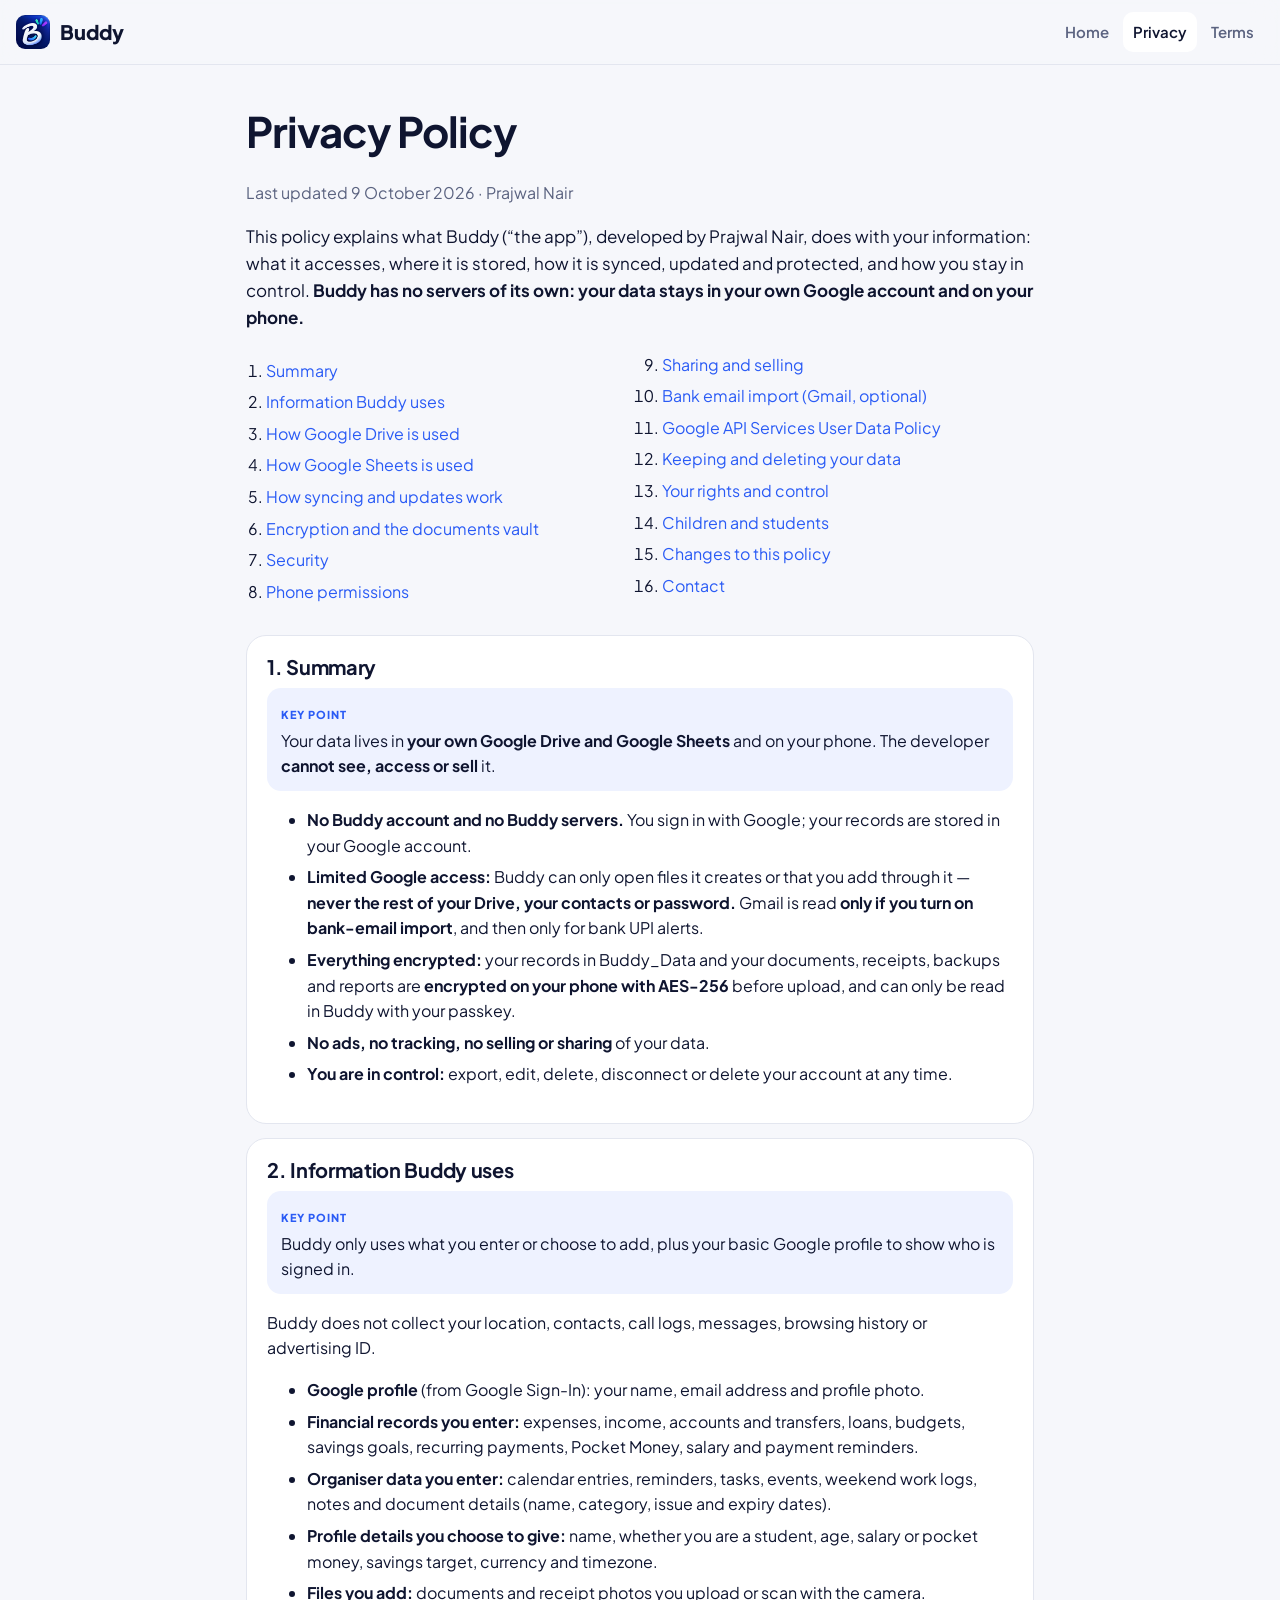
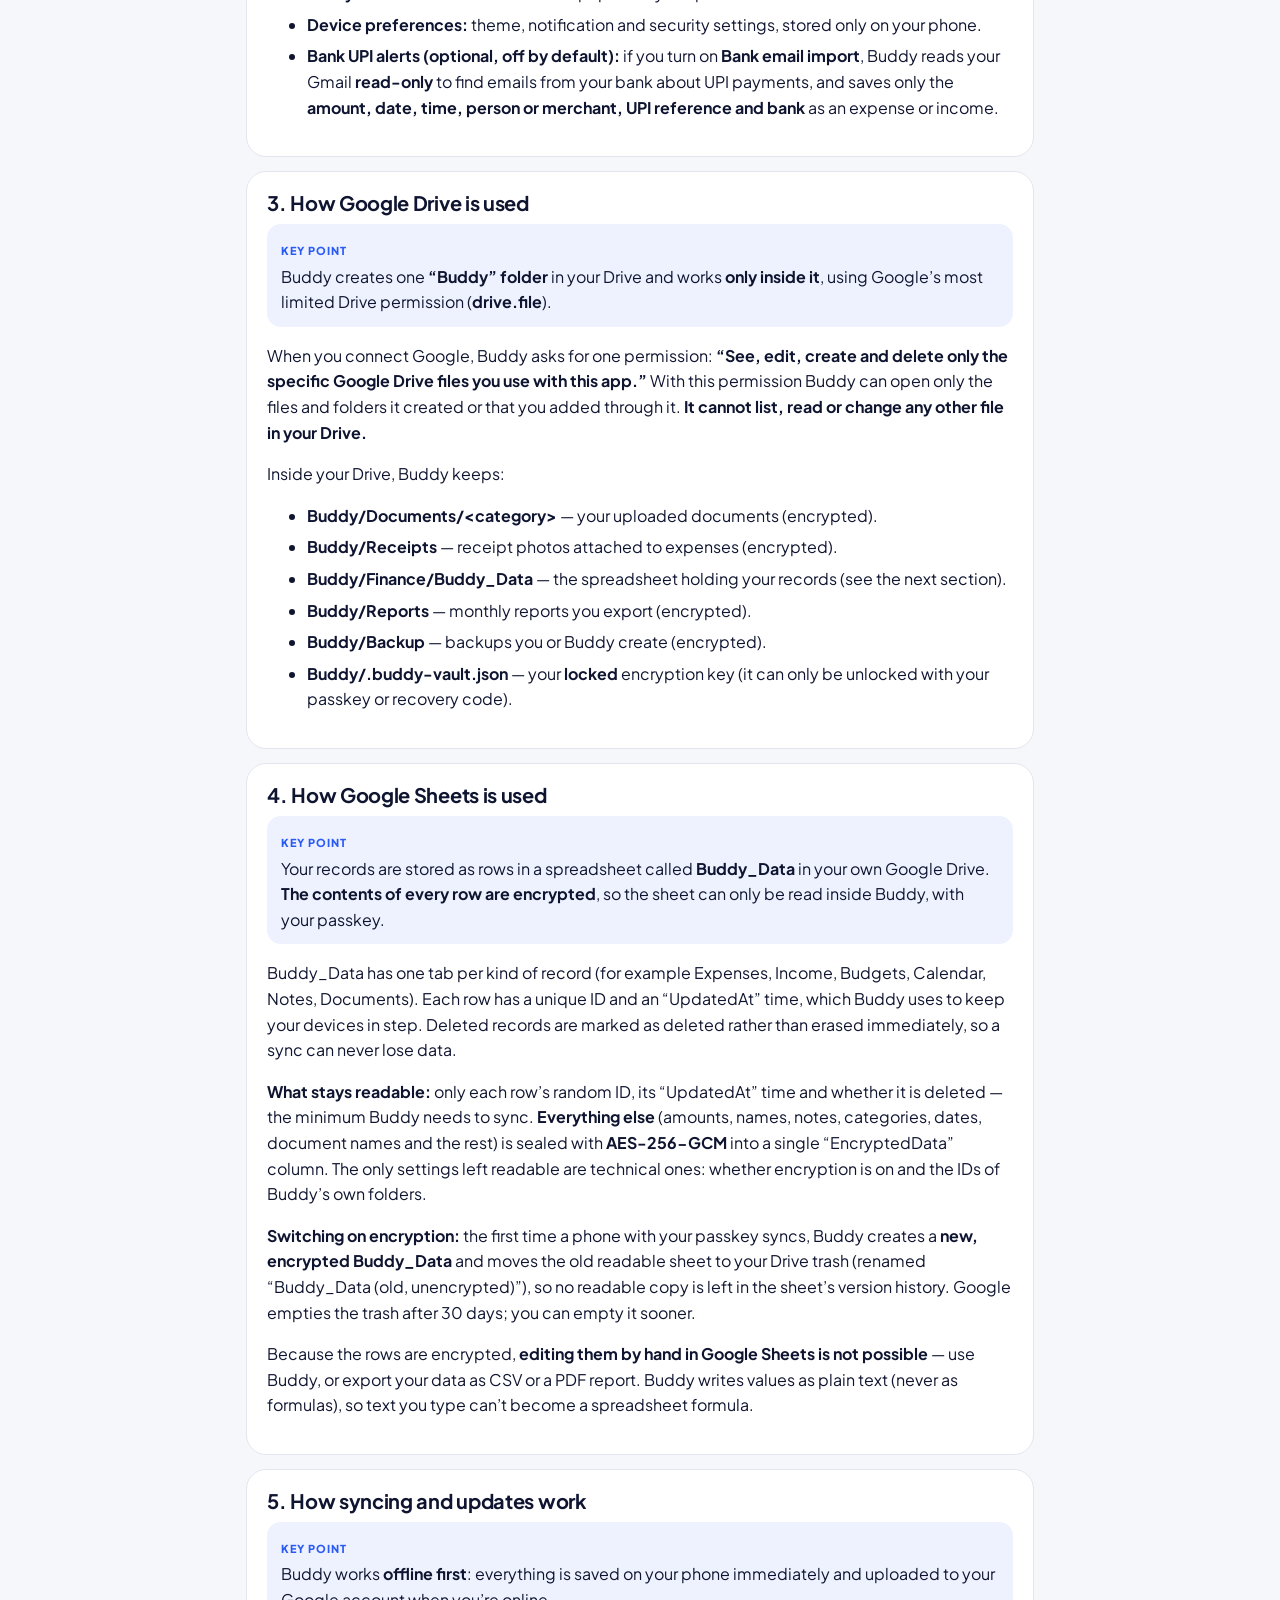
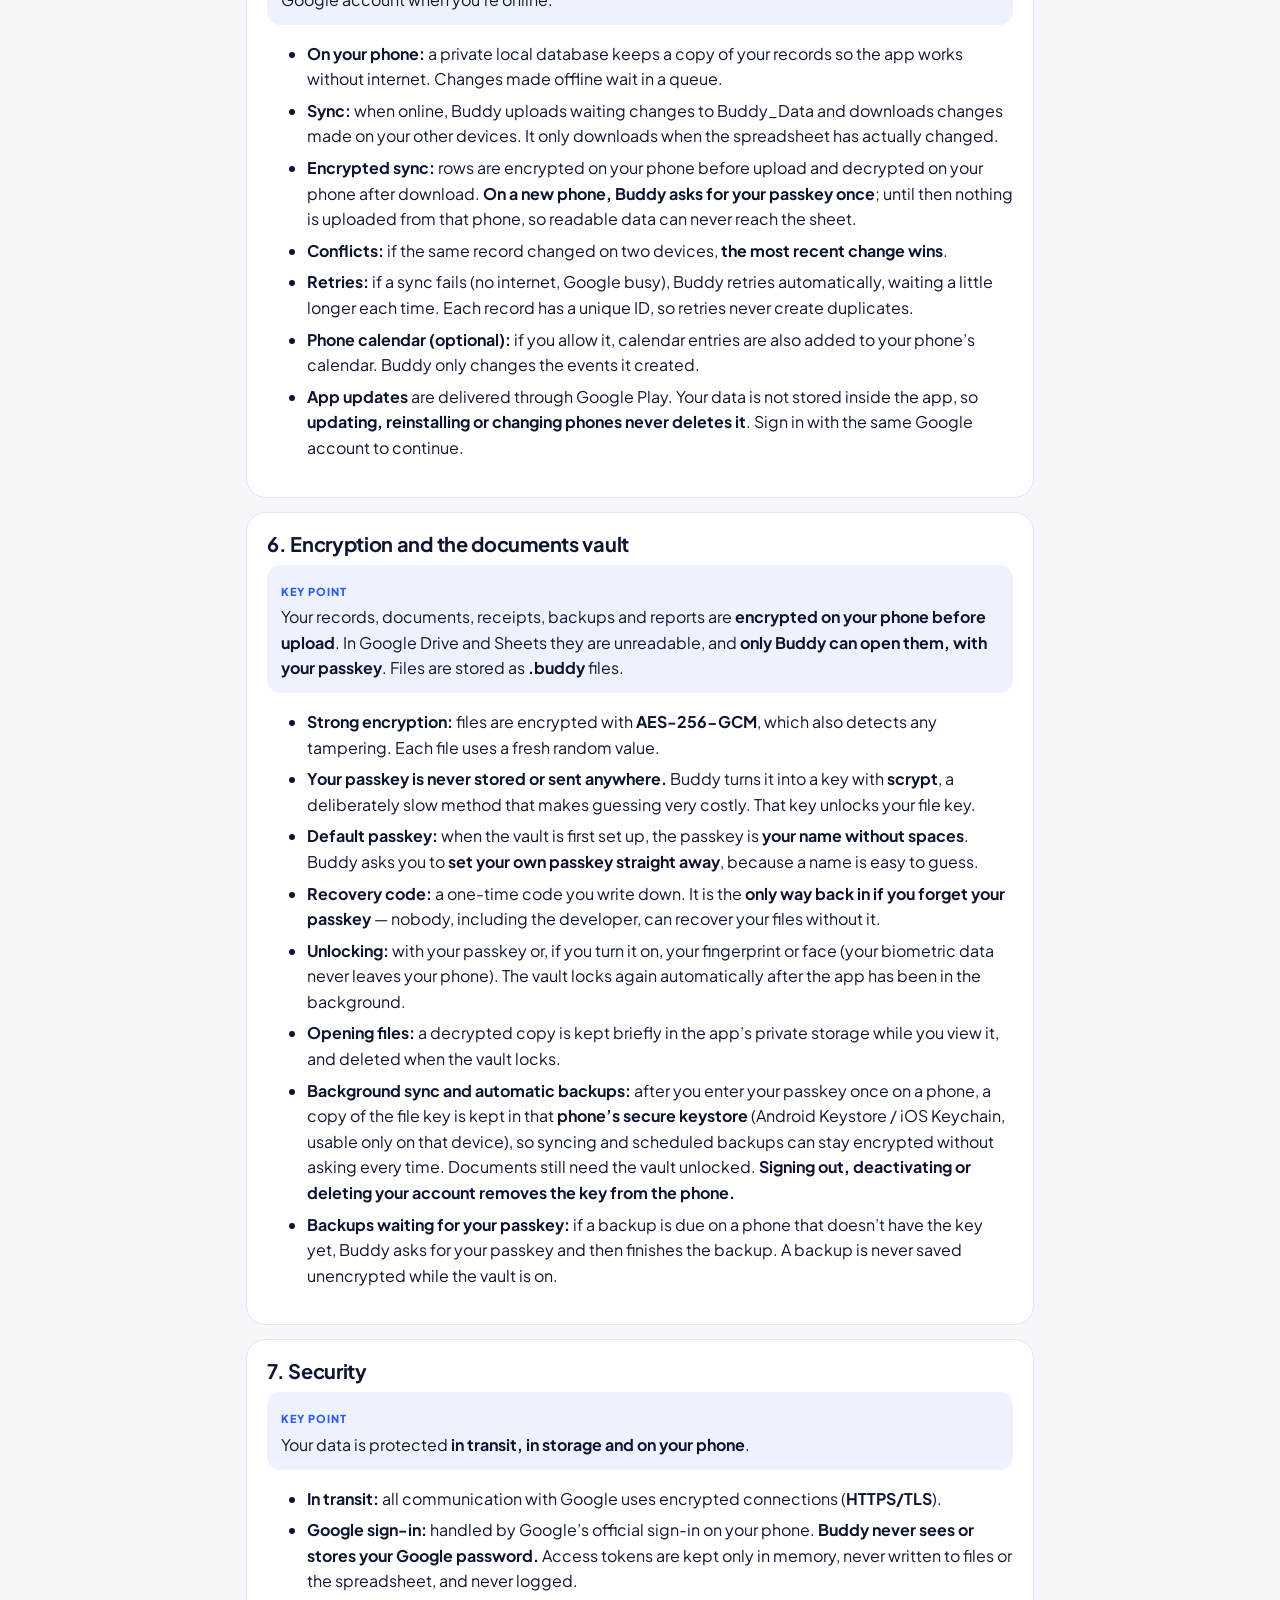
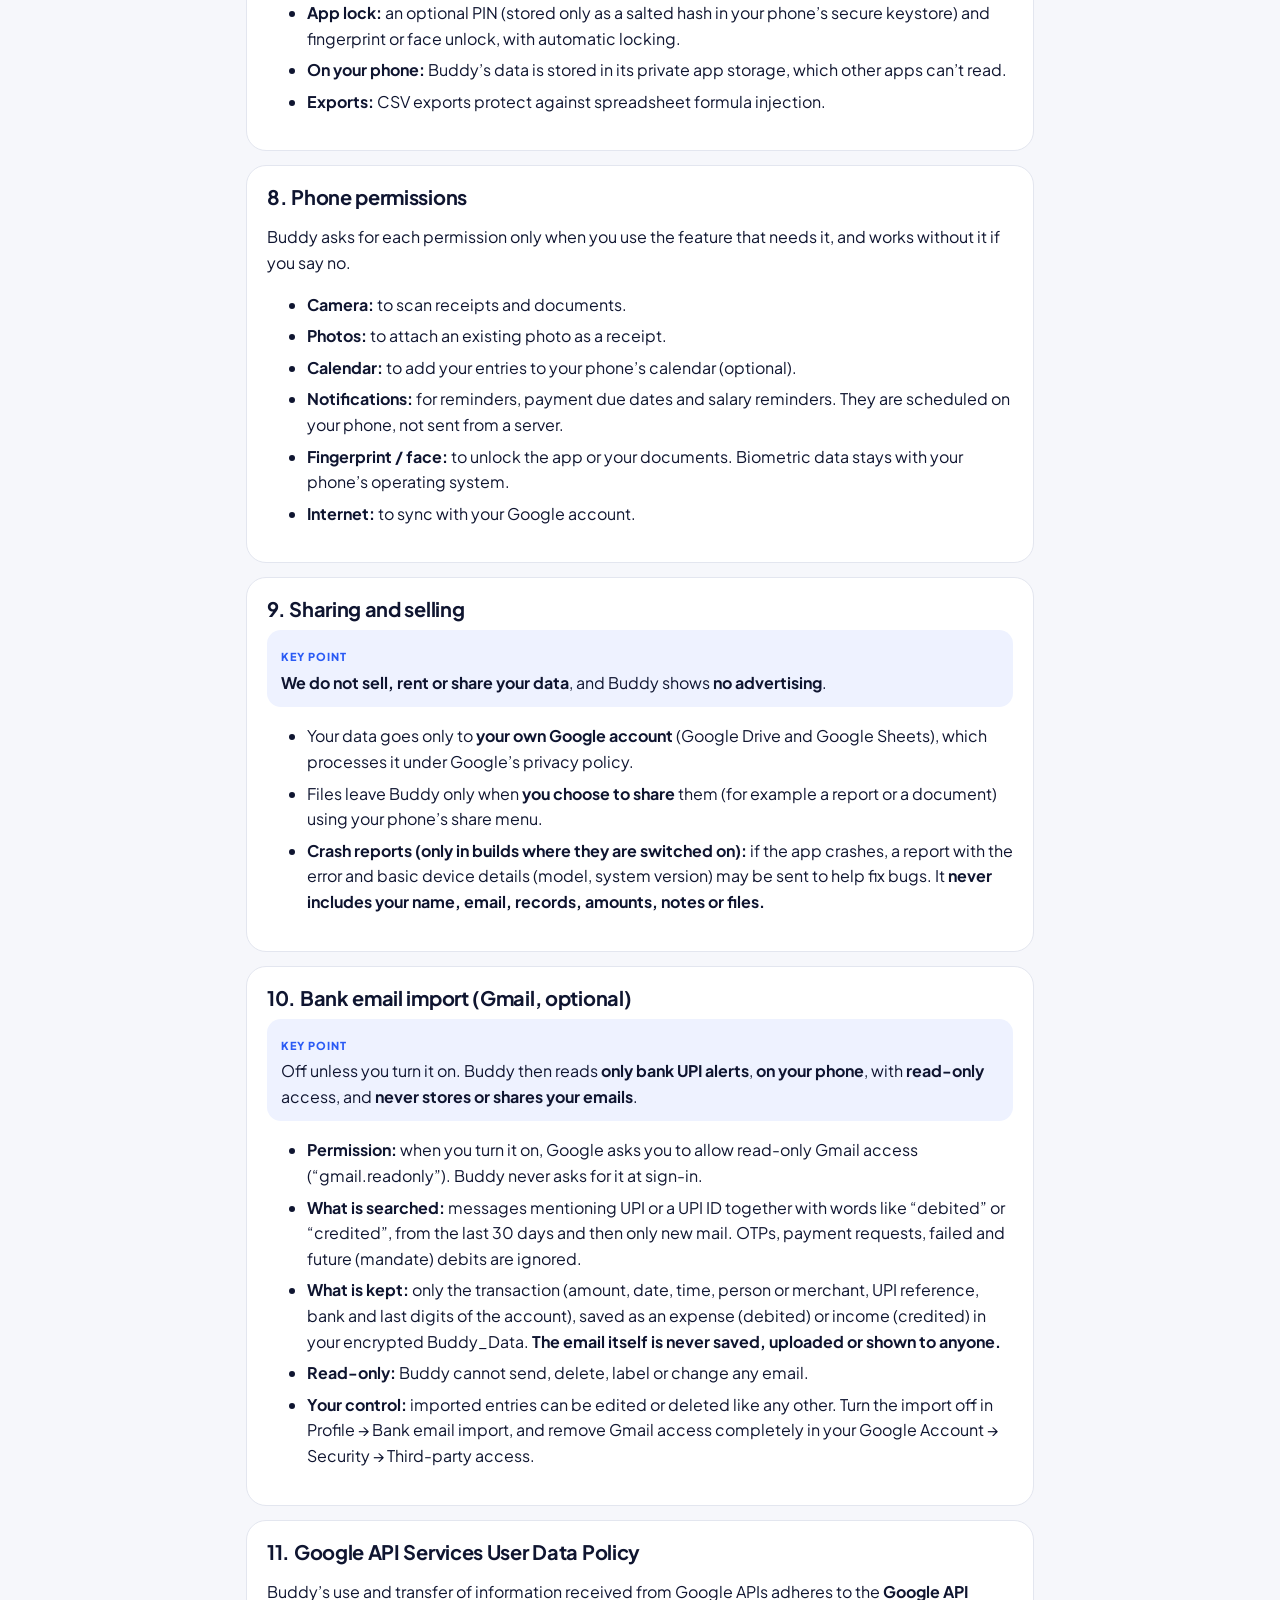
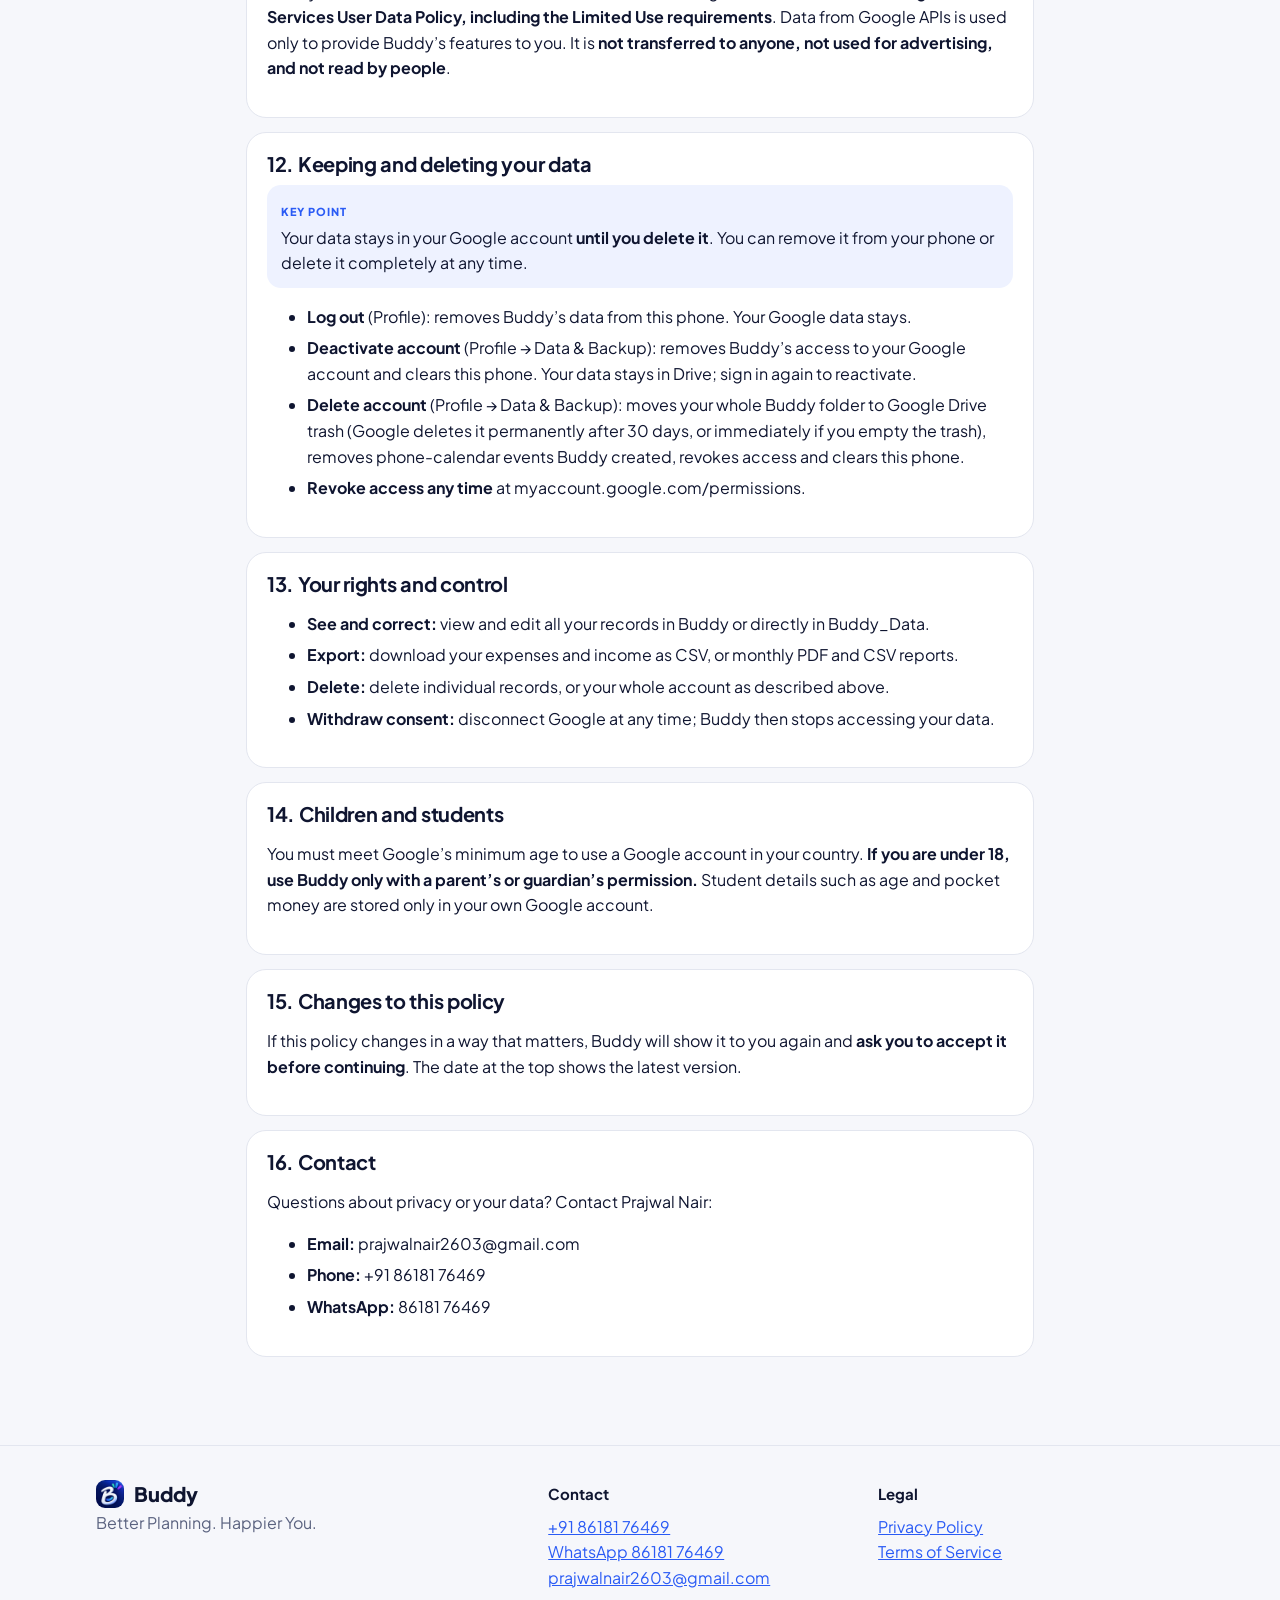
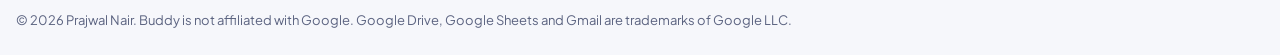
==== privacy.html @ 5bc7c7ce "Buddy website" ====
<!doctype html>
<html lang="en">
<head>
<meta charset="utf-8">
<meta name="viewport" content="width=device-width, initial-scale=1">
<title>Buddy Privacy Policy</title>
<meta name="description" content="How Buddy uses Google Drive, Google Sheets and optional Gmail access, and how your data is encrypted and controlled.">
<meta name="theme-color" content="#0b1b5c">
<link rel="icon" href="icon.png">
<link rel="preconnect" href="https://fonts.googleapis.com">
<link rel="preconnect" href="https://fonts.gstatic.com" crossorigin>
<link href="https://fonts.googleapis.com/css2?family=Plus+Jakarta+Sans:wght@400;600;700;800&display=swap" rel="stylesheet">
<link rel="stylesheet" href="styles.css">
</head>
<body>
<header class="top">
  <a class="brand" href="index.html"><img src="icon.png" alt="" width="34" height="34"><span>Buddy</span></a>
  <nav><a href="index.html">Home</a><a href="privacy.html" aria-current="page">Privacy</a><a href="terms.html">Terms</a></nav>
</header>
<main class="wrap doc">
  <h1>Privacy Policy</h1>
  <p class="muted">Last updated 9 October 2026 · Prajwal Nair</p>
  <p class="lead">This policy explains what Buddy (“the app”), developed by Prajwal Nair, does with your information: what it accesses, where it is stored, how it is synced, updated and protected, and how you stay in control. <strong>Buddy has no servers of its own: your data stays in your own Google account and on your phone.</strong></p>
  <ol class="toc"><li><a href="#s1">Summary</a></li><li><a href="#s2">Information Buddy uses</a></li><li><a href="#s3">How Google Drive is used</a></li><li><a href="#s4">How Google Sheets is used</a></li><li><a href="#s5">How syncing and updates work</a></li><li><a href="#s6">Encryption and the documents vault</a></li><li><a href="#s7">Security</a></li><li><a href="#s8">Phone permissions</a></li><li><a href="#s9">Sharing and selling</a></li><li><a href="#s10">Bank email import (Gmail, optional)</a></li><li><a href="#s11">Google API Services User Data Policy</a></li><li><a href="#s12">Keeping and deleting your data</a></li><li><a href="#s13">Your rights and control</a></li><li><a href="#s14">Children and students</a></li><li><a href="#s15">Changes to this policy</a></li><li><a href="#s16">Contact</a></li></ol>
  <section class="card" id="s1">
    <h2>1. Summary</h2>
    <div class="key"><span>Key point</span><p>Your data lives in <strong>your own Google Drive and Google Sheets</strong> and on your phone. The developer <strong>cannot see, access or sell</strong> it.</p></div>
    
    <ul><li><strong>No Buddy account and no Buddy servers.</strong> You sign in with Google; your records are stored in your Google account.</li><li><strong>Limited Google access:</strong> Buddy can only open files it creates or that you add through it — <strong>never the rest of your Drive, your contacts or password.</strong> Gmail is read <strong>only if you turn on bank-email import</strong>, and then only for bank UPI alerts.</li><li><strong>Everything encrypted:</strong> your records in Buddy_Data and your documents, receipts, backups and reports are <strong>encrypted on your phone with AES-256</strong> before upload, and can only be read in Buddy with your passkey.</li><li><strong>No ads, no tracking, no selling or sharing</strong> of your data.</li><li><strong>You are in control:</strong> export, edit, delete, disconnect or delete your account at any time.</li></ul>
  </section>
  <section class="card" id="s2">
    <h2>2. Information Buddy uses</h2>
    <div class="key"><span>Key point</span><p>Buddy only uses what you enter or choose to add, plus your basic Google profile to show who is signed in.</p></div>
    <p>Buddy does not collect your location, contacts, call logs, messages, browsing history or advertising ID.</p>
    <ul><li><strong>Google profile</strong> (from Google Sign-In): your name, email address and profile photo.</li><li><strong>Financial records you enter:</strong> expenses, income, accounts and transfers, loans, budgets, savings goals, recurring payments, Pocket Money, salary and payment reminders.</li><li><strong>Organiser data you enter:</strong> calendar entries, reminders, tasks, events, weekend work logs, notes and document details (name, category, issue and expiry dates).</li><li><strong>Profile details you choose to give:</strong> name, whether you are a student, age, salary or pocket money, savings target, currency and timezone.</li><li><strong>Files you add:</strong> documents and receipt photos you upload or scan with the camera.</li><li><strong>Device preferences:</strong> theme, notification and security settings, stored only on your phone.</li><li><strong>Bank UPI alerts (optional, off by default):</strong> if you turn on <strong>Bank email import</strong>, Buddy reads your Gmail <strong>read-only</strong> to find emails from your bank about UPI payments, and saves only the <strong>amount, date, time, person or merchant, UPI reference and bank</strong> as an expense or income.</li></ul>
  </section>
  <section class="card" id="s3">
    <h2>3. How Google Drive is used</h2>
    <div class="key"><span>Key point</span><p>Buddy creates one <strong>“Buddy” folder</strong> in your Drive and works <strong>only inside it</strong>, using Google’s most limited Drive permission (<strong>drive.file</strong>).</p></div>
    <p>When you connect Google, Buddy asks for one permission: <strong>“See, edit, create and delete only the specific Google Drive files you use with this app.”</strong> With this permission Buddy can open only the files and folders it created or that you added through it. <strong>It cannot list, read or change any other file in your Drive.</strong></p>
    <p>Inside your Drive, Buddy keeps:</p>
    <ul><li><strong>Buddy/Documents/&lt;category&gt;</strong> — your uploaded documents (encrypted).</li><li><strong>Buddy/Receipts</strong> — receipt photos attached to expenses (encrypted).</li><li><strong>Buddy/Finance/Buddy_Data</strong> — the spreadsheet holding your records (see the next section).</li><li><strong>Buddy/Reports</strong> — monthly reports you export (encrypted).</li><li><strong>Buddy/Backup</strong> — backups you or Buddy create (encrypted).</li><li><strong>Buddy/.buddy-vault.json</strong> — your <strong>locked</strong> encryption key (it can only be unlocked with your passkey or recovery code).</li></ul>
  </section>
  <section class="card" id="s4">
    <h2>4. How Google Sheets is used</h2>
    <div class="key"><span>Key point</span><p>Your records are stored as rows in a spreadsheet called <strong>Buddy_Data</strong> in your own Google Drive. <strong>The contents of every row are encrypted</strong>, so the sheet can only be read inside Buddy, with your passkey.</p></div>
    <p>Buddy_Data has one tab per kind of record (for example Expenses, Income, Budgets, Calendar, Notes, Documents). Each row has a unique ID and an “UpdatedAt” time, which Buddy uses to keep your devices in step. Deleted records are marked as deleted rather than erased immediately, so a sync can never lose data.</p>
    <p><strong>What stays readable:</strong> only each row’s random ID, its “UpdatedAt” time and whether it is deleted — the minimum Buddy needs to sync. <strong>Everything else</strong> (amounts, names, notes, categories, dates, document names and the rest) is sealed with <strong>AES-256-GCM</strong> into a single “EncryptedData” column. The only settings left readable are technical ones: whether encryption is on and the IDs of Buddy’s own folders.</p>
    <p><strong>Switching on encryption:</strong> the first time a phone with your passkey syncs, Buddy creates a <strong>new, encrypted Buddy_Data</strong> and moves the old readable sheet to your Drive trash (renamed “Buddy_Data (old, unencrypted)”), so no readable copy is left in the sheet’s version history. Google empties the trash after 30 days; you can empty it sooner.</p>
    <p>Because the rows are encrypted, <strong>editing them by hand in Google Sheets is not possible</strong> — use Buddy, or export your data as CSV or a PDF report. Buddy writes values as plain text (never as formulas), so text you type can’t become a spreadsheet formula.</p>
    
  </section>
  <section class="card" id="s5">
    <h2>5. How syncing and updates work</h2>
    <div class="key"><span>Key point</span><p>Buddy works <strong>offline first</strong>: everything is saved on your phone immediately and uploaded to your Google account when you’re online.</p></div>
    
    <ul><li><strong>On your phone:</strong> a private local database keeps a copy of your records so the app works without internet. Changes made offline wait in a queue.</li><li><strong>Sync:</strong> when online, Buddy uploads waiting changes to Buddy_Data and downloads changes made on your other devices. It only downloads when the spreadsheet has actually changed.</li><li><strong>Encrypted sync:</strong> rows are encrypted on your phone before upload and decrypted on your phone after download. <strong>On a new phone, Buddy asks for your passkey once</strong>; until then nothing is uploaded from that phone, so readable data can never reach the sheet.</li><li><strong>Conflicts:</strong> if the same record changed on two devices, <strong>the most recent change wins</strong>.</li><li><strong>Retries:</strong> if a sync fails (no internet, Google busy), Buddy retries automatically, waiting a little longer each time. Each record has a unique ID, so retries never create duplicates.</li><li><strong>Phone calendar (optional):</strong> if you allow it, calendar entries are also added to your phone’s calendar. Buddy only changes the events it created.</li><li><strong>App updates</strong> are delivered through Google Play. Your data is not stored inside the app, so <strong>updating, reinstalling or changing phones never deletes it</strong>. Sign in with the same Google account to continue.</li></ul>
  </section>
  <section class="card" id="s6">
    <h2>6. Encryption and the documents vault</h2>
    <div class="key"><span>Key point</span><p>Your records, documents, receipts, backups and reports are <strong>encrypted on your phone before upload</strong>. In Google Drive and Sheets they are unreadable, and <strong>only Buddy can open them, with your passkey</strong>. Files are stored as <strong>.buddy</strong> files.</p></div>
    
    <ul><li><strong>Strong encryption:</strong> files are encrypted with <strong>AES-256-GCM</strong>, which also detects any tampering. Each file uses a fresh random value.</li><li><strong>Your passkey is never stored or sent anywhere.</strong> Buddy turns it into a key with <strong>scrypt</strong>, a deliberately slow method that makes guessing very costly. That key unlocks your file key.</li><li><strong>Default passkey:</strong> when the vault is first set up, the passkey is <strong>your name without spaces</strong>. Buddy asks you to <strong>set your own passkey straight away</strong>, because a name is easy to guess.</li><li><strong>Recovery code:</strong> a one-time code you write down. It is the <strong>only way back in if you forget your passkey</strong> — nobody, including the developer, can recover your files without it.</li><li><strong>Unlocking:</strong> with your passkey or, if you turn it on, your fingerprint or face (your biometric data never leaves your phone). The vault locks again automatically after the app has been in the background.</li><li><strong>Opening files:</strong> a decrypted copy is kept briefly in the app’s private storage while you view it, and deleted when the vault locks.</li><li><strong>Background sync and automatic backups:</strong> after you enter your passkey once on a phone, a copy of the file key is kept in that <strong>phone’s secure keystore</strong> (Android Keystore / iOS Keychain, usable only on that device), so syncing and scheduled backups can stay encrypted without asking every time. Documents still need the vault unlocked. <strong>Signing out, deactivating or deleting your account removes the key from the phone.</strong></li><li><strong>Backups waiting for your passkey:</strong> if a backup is due on a phone that doesn’t have the key yet, Buddy asks for your passkey and then finishes the backup. A backup is never saved unencrypted while the vault is on.</li></ul>
  </section>
  <section class="card" id="s7">
    <h2>7. Security</h2>
    <div class="key"><span>Key point</span><p>Your data is protected <strong>in transit, in storage and on your phone</strong>.</p></div>
    
    <ul><li><strong>In transit:</strong> all communication with Google uses encrypted connections (<strong>HTTPS/TLS</strong>).</li><li><strong>Google sign-in:</strong> handled by Google’s official sign-in on your phone. <strong>Buddy never sees or stores your Google password.</strong> Access tokens are kept only in memory, never written to files or the spreadsheet, and never logged.</li><li><strong>App lock:</strong> an optional PIN (stored only as a salted hash in your phone’s secure keystore) and fingerprint or face unlock, with automatic locking.</li><li><strong>On your phone:</strong> Buddy’s data is stored in its private app storage, which other apps can’t read.</li><li><strong>Exports:</strong> CSV exports protect against spreadsheet formula injection.</li></ul>
  </section>
  <section class="card" id="s8">
    <h2>8. Phone permissions</h2>
    
    <p>Buddy asks for each permission only when you use the feature that needs it, and works without it if you say no.</p>
    <ul><li><strong>Camera:</strong> to scan receipts and documents.</li><li><strong>Photos:</strong> to attach an existing photo as a receipt.</li><li><strong>Calendar:</strong> to add your entries to your phone’s calendar (optional).</li><li><strong>Notifications:</strong> for reminders, payment due dates and salary reminders. They are scheduled on your phone, not sent from a server.</li><li><strong>Fingerprint / face:</strong> to unlock the app or your documents. Biometric data stays with your phone’s operating system.</li><li><strong>Internet:</strong> to sync with your Google account.</li></ul>
  </section>
  <section class="card" id="s9">
    <h2>9. Sharing and selling</h2>
    <div class="key"><span>Key point</span><p><strong>We do not sell, rent or share your data</strong>, and Buddy shows <strong>no advertising</strong>.</p></div>
    
    <ul><li>Your data goes only to <strong>your own Google account</strong> (Google Drive and Google Sheets), which processes it under Google’s privacy policy.</li><li>Files leave Buddy only when <strong>you choose to share</strong> them (for example a report or a document) using your phone’s share menu.</li><li><strong>Crash reports (only in builds where they are switched on):</strong> if the app crashes, a report with the error and basic device details (model, system version) may be sent to help fix bugs. It <strong>never includes your name, email, records, amounts, notes or files.</strong></li></ul>
  </section>
  <section class="card" id="s10">
    <h2>10. Bank email import (Gmail, optional)</h2>
    <div class="key"><span>Key point</span><p>Off unless you turn it on. Buddy then reads <strong>only bank UPI alerts</strong>, <strong>on your phone</strong>, with <strong>read-only</strong> access, and <strong>never stores or shares your emails</strong>.</p></div>
    
    <ul><li><strong>Permission:</strong> when you turn it on, Google asks you to allow read-only Gmail access (“gmail.readonly”). Buddy never asks for it at sign-in.</li><li><strong>What is searched:</strong> messages mentioning UPI or a UPI ID together with words like “debited” or “credited”, from the last 30 days and then only new mail. OTPs, payment requests, failed and future (mandate) debits are ignored.</li><li><strong>What is kept:</strong> only the transaction (amount, date, time, person or merchant, UPI reference, bank and last digits of the account), saved as an expense (debited) or income (credited) in your encrypted Buddy_Data. <strong>The email itself is never saved, uploaded or shown to anyone.</strong></li><li><strong>Read-only:</strong> Buddy cannot send, delete, label or change any email.</li><li><strong>Your control:</strong> imported entries can be edited or deleted like any other. Turn the import off in Profile → Bank email import, and remove Gmail access completely in your Google Account → Security → Third-party access.</li></ul>
  </section>
  <section class="card" id="s11">
    <h2>11. Google API Services User Data Policy</h2>
    
    <p>Buddy’s use and transfer of information received from Google APIs adheres to the <strong>Google API Services User Data Policy, including the Limited Use requirements</strong>. Data from Google APIs is used only to provide Buddy’s features to you. It is <strong>not transferred to anyone, not used for advertising, and not read by people</strong>.</p>
    
  </section>
  <section class="card" id="s12">
    <h2>12. Keeping and deleting your data</h2>
    <div class="key"><span>Key point</span><p>Your data stays in your Google account <strong>until you delete it</strong>. You can remove it from your phone or delete it completely at any time.</p></div>
    
    <ul><li><strong>Log out</strong> (Profile): removes Buddy’s data from this phone. Your Google data stays.</li><li><strong>Deactivate account</strong> (Profile → Data &amp; Backup): removes Buddy’s access to your Google account and clears this phone. Your data stays in Drive; sign in again to reactivate.</li><li><strong>Delete account</strong> (Profile → Data &amp; Backup): moves your whole Buddy folder to Google Drive trash (Google deletes it permanently after 30 days, or immediately if you empty the trash), removes phone-calendar events Buddy created, revokes access and clears this phone.</li><li><strong>Revoke access any time</strong> at myaccount.google.com/permissions.</li></ul>
  </section>
  <section class="card" id="s13">
    <h2>13. Your rights and control</h2>
    
    
    <ul><li><strong>See and correct:</strong> view and edit all your records in Buddy or directly in Buddy_Data.</li><li><strong>Export:</strong> download your expenses and income as CSV, or monthly PDF and CSV reports.</li><li><strong>Delete:</strong> delete individual records, or your whole account as described above.</li><li><strong>Withdraw consent:</strong> disconnect Google at any time; Buddy then stops accessing your data.</li></ul>
  </section>
  <section class="card" id="s14">
    <h2>14. Children and students</h2>
    
    <p>You must meet Google’s minimum age to use a Google account in your country. <strong>If you are under 18, use Buddy only with a parent’s or guardian’s permission.</strong> Student details such as age and pocket money are stored only in your own Google account.</p>
    
  </section>
  <section class="card" id="s15">
    <h2>15. Changes to this policy</h2>
    
    <p>If this policy changes in a way that matters, Buddy will show it to you again and <strong>ask you to accept it before continuing</strong>. The date at the top shows the latest version.</p>
    
  </section>
  <section class="card" id="s16">
    <h2>16. Contact</h2>
    
    <p>Questions about privacy or your data? Contact Prajwal Nair:</p>
    <ul><li><strong>Email:</strong> prajwalnair2603@gmail.com</li><li><strong>Phone:</strong> +91 86181 76469</li><li><strong>WhatsApp:</strong> 86181 76469</li></ul>
  </section>
</main>
<footer class="foot">
  <div class="wrap foot-grid">
    <div>
      <a class="brand" href="index.html"><img src="icon.png" alt="" width="28" height="28"><span>Buddy</span></a>
      <p class="muted">Better Planning. Happier You.</p>
    </div>
    <div>
      <h3>Contact</h3>
      <p><a href="tel:+918618176469">+91 86181 76469</a><br>
      <a href="https://wa.me/918618176469">WhatsApp 86181 76469</a><br>
      <a href="mailto:prajwalnair2603@gmail.com">prajwalnair2603@gmail.com</a></p>
    </div>
    <div>
      <h3>Legal</h3>
      <p><a href="privacy.html">Privacy Policy</a><br><a href="terms.html">Terms of Service</a></p>
    </div>
  </div>
  <p class="wrap muted small" style="margin-top:20px">© 2026 Prajwal Nair. Buddy is not affiliated with Google. Google Drive, Google Sheets and Gmail are trademarks of Google LLC.</p>
</footer>

<script src="site.js" defer></script>
</body>
</html>
---- styles.css ----
:root{--bg:#f6f7fb;--surface:#fff;--text:#0f1530;--muted:#5b6380;--border:#e3e6ef;--navy:#0b1b5c;--blue:#2a5bf5;--teal:#22d3a6;--violet:#8b3dff;--key:#eef2ff;--shadow:0 18px 40px rgba(11,27,92,.10)}
@media (prefers-color-scheme:dark){:root{--bg:#060a1c;--surface:#0e1430;--text:#eef1fb;--muted:#9aa3c4;--border:#1d2650;--key:#151d44;--shadow:0 18px 40px rgba(0,0,0,.35)}}
*{box-sizing:border-box}html{scroll-behavior:smooth}
body{margin:0;background:var(--bg);color:var(--text);font:16px/1.6 "Plus Jakarta Sans",system-ui,-apple-system,Segoe UI,Roboto,sans-serif;overflow-x:hidden}
a{color:var(--blue)}img{max-width:100%}
.wrap{max-width:1120px;margin:0 auto;padding:0 16px}
.top{position:sticky;top:0;z-index:20;display:flex;justify-content:space-between;align-items:center;gap:12px;padding:12px 16px;background:color-mix(in srgb,var(--bg) 82%,transparent);backdrop-filter:blur(14px);border-bottom:1px solid var(--border)}
.brand{display:flex;align-items:center;gap:10px;text-decoration:none;color:var(--text);font-weight:800;font-size:20px}.brand img{border-radius:9px}
.top nav{display:flex;gap:4px}.top nav a{color:var(--muted);text-decoration:none;font-weight:600;padding:8px 10px;border-radius:10px;font-size:15px}.top nav a[aria-current]{color:var(--text);background:var(--surface)}
.eyebrow{margin:72px 0 0;font-weight:800;font-size:13px;letter-spacing:1.6px;text-transform:uppercase;background:linear-gradient(90deg,var(--teal),var(--blue),var(--violet));-webkit-background-clip:text;background-clip:text;color:transparent}
h2{font-size:clamp(28px,4.2vw,44px);letter-spacing:-1.2px;margin:6px 0 28px;line-height:1.1}.center{text-align:center}
.muted{color:var(--muted)}.small{font-size:13px}

/* hero */
.hero{position:relative;overflow:hidden;background:#0a1550;color:#fff;padding:64px 0 120px}
.mesh{position:absolute;inset:0;overflow:hidden;pointer-events:none}
.mesh i{position:absolute;width:46vmax;height:46vmax;border-radius:50%;filter:blur(70px);opacity:.55;animation:drift 18s ease-in-out infinite alternate}
.mesh i:nth-child(1){background:#1d3fe0;top:-20vmax;left:-10vmax}
.mesh i:nth-child(2){background:#17c4a0;top:-10vmax;right:-14vmax;animation-delay:-6s;opacity:.45}
.mesh i:nth-child(3){background:#7b2cff;bottom:-26vmax;right:10vmax;animation-delay:-12s;opacity:.5}
.mesh i:nth-child(4){background:#3ec7ff;bottom:-30vmax;left:-6vmax;animation-delay:-3s;opacity:.35}
@keyframes drift{to{transform:translate(6vmax,4vmax) scale(1.15)}}
.hero-grid{position:relative;display:grid;grid-template-columns:1.1fr .9fr;gap:32px;align-items:center}
.pill{display:inline-flex;align-items:center;gap:8px;margin:0 0 18px;padding:7px 14px;border-radius:999px;background:rgba(255,255,255,.12);border:1px solid rgba(255,255,255,.18);font-weight:700;font-size:13px}
.dot{width:8px;height:8px;border-radius:50%;background:#3cf0c0;box-shadow:0 0 0 0 rgba(60,240,192,.7);animation:ping 2s infinite}
@keyframes ping{70%{box-shadow:0 0 0 10px rgba(60,240,192,0)}100%{box-shadow:0 0 0 0 rgba(60,240,192,0)}}
.hero h1{margin:0;font-size:clamp(40px,7vw,76px);line-height:1.02;letter-spacing:-2.4px;font-weight:800}
.rotator{display:inline-block;min-width:4ch}
.word{display:inline-block;background:linear-gradient(90deg,#7ff0d0,#8fd3ff 50%,#c7a4ff);-webkit-background-clip:text;background-clip:text;color:transparent;transition:transform .32s ease,opacity .32s ease,filter .32s ease}
.word.out{transform:translateY(-40%) rotateX(70deg);opacity:0;filter:blur(4px)}
.sub{max-width:540px;margin:22px 0 0;color:rgba(255,255,255,.82);font-size:18px}.sub b{color:#fff}
.cta{display:flex;flex-wrap:wrap;gap:12px;margin-top:30px}
.btn{position:relative;overflow:hidden;display:inline-flex;align-items:center;justify-content:center;gap:10px;min-height:56px;padding:0 24px;border-radius:18px;font-weight:800;text-decoration:none;font-size:16px;transition:transform .18s ease,box-shadow .18s ease}
.btn:active{transform:scale(.97)}
.btn.primary{background:#fff;color:var(--navy);box-shadow:0 14px 34px rgba(0,0,0,.28)}.btn.primary:hover{transform:translateY(-2px);box-shadow:0 18px 40px rgba(0,0,0,.32)}
.btn.ghost{color:#fff;border:1.5px solid rgba(255,255,255,.35);backdrop-filter:blur(6px)}
.shine::after{content:"";position:absolute;inset:0;background:linear-gradient(110deg,transparent 30%,rgba(42,91,245,.18) 50%,transparent 70%);transform:translateX(-100%);animation:shine 3.4s ease-in-out infinite}
@keyframes shine{60%,100%{transform:translateX(100%)}}
.meta{margin:14px 0 0;color:rgba(255,255,255,.65);font-size:14px}
.stage{position:relative;height:520px}
.sparks{position:absolute;width:120px;right:4%;top:-6px;fill:none;stroke-width:14;stroke-linecap:round;animation:bob 5s ease-in-out infinite}
.sparks path{stroke-dasharray:80;stroke-dashoffset:80;animation:draw 1.2s .4s ease forwards}
@keyframes draw{to{stroke-dashoffset:0}}
.phone{position:absolute;left:50%;top:30px;width:252px;margin-left:-126px;padding:11px;border-radius:44px;background:#040820;box-shadow:0 50px 90px rgba(0,0,0,.5),inset 0 0 0 2px rgba(255,255,255,.08);transform:rotate(-5deg);animation:float 7s ease-in-out infinite}
@keyframes float{50%{transform:rotate(-3deg) translateY(-14px)}}
@keyframes bob{50%{transform:translateY(8px) rotate(4deg)}}
.screen{position:relative;border-radius:34px;background:#f5f4f0;color:#15171a;padding:28px 14px 16px;font-size:12px}
.notch{position:absolute;top:10px;left:50%;width:70px;height:6px;margin-left:-35px;border-radius:4px;background:#d3d0c8}
.hi{margin:0 0 8px;font-weight:800;font-size:14px}
.balance{background:linear-gradient(135deg,#1a5a49,#0f3a30);color:#fff;border-radius:16px;padding:12px}.balance small{opacity:.7;font-size:9px;letter-spacing:.8px}.balance>b{display:block;font-size:24px;letter-spacing:-.5px}
.stats{display:flex;justify-content:space-between;margin-top:8px;padding-top:8px;border-top:1px solid rgba(255,255,255,.15);font-size:9px;opacity:.9}
.quick{display:flex;justify-content:space-between;margin:10px 0}.quick i{display:grid;place-items:center;width:34px;height:34px;border-radius:11px;background:#fff;border:1px solid #e5e3dd;font-style:normal;font-size:14px}.quick i:first-child{background:#1e6b57;color:#fff;border:0}
.row{display:flex;align-items:center;gap:8px;background:#fff;border:1px solid #e5e3dd;border-radius:12px;padding:8px;margin-top:6px}.row em{font-style:normal;font-size:16px}.row span{flex:1;font-weight:700}.row small{display:block;font-weight:400;color:#666b73;font-size:10px}.row b{font-size:12px}.row .pos{color:#1d7a52}
.toast{position:absolute;display:flex;align-items:center;gap:10px;padding:10px 14px 10px 10px;border-radius:16px;background:rgba(255,255,255,.95);color:#0f1530;box-shadow:0 18px 40px rgba(0,0,0,.25);opacity:0;animation:pop 9s ease-in-out infinite}
.toast span{display:grid;place-items:center;width:34px;height:34px;border-radius:11px;background:#eef2ff;font-size:17px}.toast p{margin:0;line-height:1.25}.toast b{font-size:13px}.toast small{display:block;color:#5b6380;font-size:11px}
.t1{left:-6%;top:70px}.t2{right:-4%;top:220px;animation-delay:3s}.t3{left:0;bottom:40px;animation-delay:6s}
@keyframes pop{0%,4%{opacity:0;transform:translateY(12px) scale(.9)}8%,30%{opacity:1;transform:none}36%,100%{opacity:0;transform:translateY(-8px) scale(.96)}}
.wave{position:absolute;left:0;right:0;bottom:-1px;width:100%;height:80px;fill:var(--bg)}

/* marquee */
.marquee{overflow:hidden;margin-top:-24px;position:relative;z-index:2;-webkit-mask-image:linear-gradient(90deg,transparent,#000 10%,#000 90%,transparent);mask-image:linear-gradient(90deg,transparent,#000 10%,#000 90%,transparent)}
.track{display:flex;gap:10px;width:max-content;animation:scroll 40s linear infinite}
.track span{white-space:nowrap;padding:10px 16px;border-radius:999px;background:var(--surface);border:1px solid var(--border);font-weight:700;font-size:14px;box-shadow:var(--shadow)}
@keyframes scroll{to{transform:translateX(-50%)}}

/* bento */
.bento{display:grid;grid-template-columns:repeat(4,1fr);grid-auto-rows:minmax(170px,auto);gap:14px}
.tile{position:relative;overflow:hidden;border-radius:26px;padding:22px;border:1px solid var(--border);background:var(--surface);isolation:isolate}
.tile::before{content:"";position:absolute;inset:0;z-index:-1;background:radial-gradient(260px circle at var(--x,50%) var(--y,0%),rgba(42,91,245,.12),transparent 60%);opacity:0;transition:opacity .25s}
.tile:hover::before{opacity:1}
.tile h3{margin:0 0 6px;font-size:19px;letter-spacing:-.3px}.tile p{margin:0;color:var(--muted);font-size:15px}
.t-money{grid-column:span 2;grid-row:span 2;background:linear-gradient(160deg,#0f3a30,#1e6b57);color:#fff;border:0;display:flex;flex-direction:column;justify-content:flex-end}
.t-money p{color:rgba(255,255,255,.8)}
.t-owed{grid-column:span 2;background:linear-gradient(135deg,#fff3c4,#ffe0ec);border:0;color:#2a1b00}.t-owed p{color:#6a5320}
.t-vault{background:linear-gradient(160deg,#0b1b5c,#2a5bf5);color:#fff;border:0}.t-vault p{color:rgba(255,255,255,.8)}
.t-cal{background:linear-gradient(160deg,#e9fbf5,#dff2ff);border:0;color:#0f1530}.t-cal p{color:#3d4a66}
.t-wallet{grid-column:span 2}.t-mail{grid-column:span 1}.t-notes{grid-column:span 1}
@media (prefers-color-scheme:dark){.t-owed{background:linear-gradient(135deg,#3a2f0f,#3a1a2b);color:#fff}.t-owed p{color:#e7d6a8}.t-cal{background:linear-gradient(160deg,#0f2e2a,#0f2240);color:#fff}.t-cal p{color:#a9c0d6}}
.ill{margin-bottom:auto}
.bars{display:flex;align-items:flex-end;gap:10px;height:150px;margin-bottom:24px}
.bars i{flex:1;height:var(--h);border-radius:12px 12px 6px 6px;background:linear-gradient(180deg,#3cf0c0,rgba(60,240,192,.25));transform-origin:bottom;transform:scaleY(.2);transition:transform 1s cubic-bezier(.2,.9,.2,1)}
.in .bars i{transform:none}.bars i:nth-child(3){background:linear-gradient(180deg,#ffb35c,rgba(255,179,92,.3))}
.ring{position:relative;width:64px;height:64px;float:right;margin:-4px 0 6px 10px}.ring svg{width:64px;height:64px;transform:rotate(-90deg)}
.ring circle{fill:none;stroke:rgba(0,0,0,.08);stroke-width:7}.ring .fill{stroke:#1d7a52;stroke-linecap:round;stroke-dasharray:164;stroke-dashoffset:164;transition:stroke-dashoffset 1.4s ease .3s}.in .ring .fill{stroke-dashoffset:46}
.ring b{position:absolute;inset:0;display:grid;place-items:center;font-size:15px;color:#c0306a}
.lock{font-size:40px;margin-bottom:8px;animation:bob 4s ease-in-out infinite}
.cal{display:grid;grid-template-columns:repeat(7,1fr);gap:5px;margin-bottom:12px}.cal i{aspect-ratio:1;border-radius:6px;background:rgba(42,91,245,.12)}.cal i.on{background:linear-gradient(135deg,#22d3a6,#2a5bf5)}

/* privacy flow */
.flow{display:grid;grid-template-columns:1fr auto 1fr auto 1fr;align-items:center;gap:8px;margin:0 auto 22px;max-width:900px}
.node{display:flex;flex-direction:column;align-items:center;text-align:center;padding:22px 12px;border-radius:24px;background:var(--surface);border:1px solid var(--border);box-shadow:var(--shadow)}
.node span{font-size:34px}.node b{margin-top:6px}.node small{color:var(--muted)}
.pipe{position:relative;width:90px;height:4px;border-radius:4px;background:repeating-linear-gradient(90deg,var(--blue) 0 8px,transparent 8px 14px);opacity:.8}
.packet{position:absolute;top:-14px;left:0;font-style:normal;font-size:20px;animation:travel 2.6s ease-in-out infinite}
.pipe:nth-of-type(4) .packet{animation-delay:1.3s}
@keyframes travel{0%{left:-6px;opacity:0}15%{opacity:1}85%{opacity:1}100%{left:70px;opacity:0}}

/* install */
.install{display:grid;grid-template-columns:1fr 280px;gap:24px;align-items:start}
.timeline{list-style:none;counter-reset:s;margin:0;padding:0;position:relative}
.timeline::before{content:"";position:absolute;left:21px;top:22px;bottom:22px;width:3px;border-radius:3px;background:linear-gradient(var(--teal),var(--blue),var(--violet))}
.timeline li{counter-increment:s;position:relative;padding:4px 0 26px 66px}
.timeline li::before{content:counter(s);position:absolute;left:0;top:0;display:grid;place-items:center;width:45px;height:45px;border-radius:15px;background:var(--surface);border:2px solid var(--blue);color:var(--blue);font-weight:800;font-size:18px;box-shadow:var(--shadow)}
.timeline b{display:block;font-size:18px}.timeline p{margin:4px 0 0;color:var(--muted)}
.qr-card{position:sticky;top:90px;text-align:center;padding:22px;border-radius:26px;background:var(--surface);border:1px solid var(--border);box-shadow:var(--shadow)}
.qr-title{margin:0 0 12px;font-weight:800;font-size:18px}
#qr{width:180px;height:180px;border-radius:14px;padding:8px;background:#fff;border:1px solid var(--border)}
.qr-card.no-qr #qr{display:none}
.qr-card details{margin-top:10px;text-align:left;font-size:13px}.qr-card summary{cursor:pointer;font-weight:700;color:var(--muted)}.qr-card code{display:block;word-break:break-all;font-size:11px;color:var(--muted);margin-top:6px}

/* final cta */
.final{position:relative;overflow:hidden;margin-top:80px;padding:56px 20px;border-radius:32px;background:#0a1550;color:#fff;text-align:center}
.final .mesh i{width:30vmax;height:30vmax}
.final img,.final h2,.final p,.final .btn{position:relative}
.final img{border-radius:22px;box-shadow:0 18px 40px rgba(0,0,0,.35);animation:bob 5s ease-in-out infinite}
.final h2{margin:18px 0 6px}.final p{margin:0 0 24px;color:rgba(255,255,255,.75)}

/* sticky download (phones) */
.sticky-dl{position:fixed;left:16px;right:16px;bottom:16px;z-index:30;display:none;align-items:center;justify-content:center;gap:10px;min-height:54px;border-radius:18px;background:linear-gradient(90deg,#1235c8,#2a5bf5);color:#fff;font-weight:800;text-decoration:none;box-shadow:0 14px 34px rgba(18,53,200,.45);transform:translateY(120%);transition:transform .3s ease}
.sticky-dl.show{transform:none}

/* legal pages */
.doc{padding-top:32px;padding-bottom:24px;max-width:820px}.doc h1{font-size:clamp(30px,4.6vw,42px);letter-spacing:-1px;margin:0 0 4px}.lead{font-size:17px}
.toc{columns:2;gap:24px;padding-left:20px;margin:20px 0 28px}.toc a{text-decoration:none}
.card{background:var(--surface);border:1px solid var(--border);border-radius:20px;padding:20px}
.doc .card{margin-top:14px;scroll-margin-top:80px}.doc h2{margin:0 0 10px;font-size:20px;letter-spacing:-.3px}.doc li{margin:6px 0}
.key{background:var(--key);border-radius:14px;padding:12px 14px;margin:6px 0 10px}.key span{font-size:11px;font-weight:800;letter-spacing:1px;text-transform:uppercase;color:var(--blue)}.key p{margin:2px 0 0}

/* footer */
.foot{margin-top:64px;padding:32px 0 24px;border-top:1px solid var(--border)}.foot-grid{display:grid;grid-template-columns:1.4fr 1fr 1fr;gap:24px}.foot h3{margin:4px 0 8px;font-size:15px}.foot p{margin:0}

/* reveal */
.reveal{opacity:0;transform:translateY(22px);transition:opacity .7s ease,transform .7s cubic-bezier(.2,.9,.2,1)}.reveal.in{opacity:1;transform:none}

@media (max-width:900px){
  .hero{padding:44px 0 110px}.hero-grid{grid-template-columns:1fr}.stage{height:500px}
  .bento{grid-template-columns:repeat(2,1fr)}.t-money{grid-row:span 1}.t-money .bars{height:110px}
  .install{grid-template-columns:1fr}.qr-card{position:static}
  .foot-grid{grid-template-columns:1fr}
}
@media (max-width:600px){
  .flow{grid-template-columns:1fr;justify-items:center}.pipe{width:4px;height:44px;background:repeating-linear-gradient(180deg,var(--blue) 0 8px,transparent 8px 14px)}
  .packet{left:-9px!important;animation-name:travelY}
  @keyframes travelY{0%{top:-10px;opacity:0}15%,85%{opacity:1}100%{top:30px;opacity:0}}
  .node{width:100%}
  .bento{grid-template-columns:1fr}.t-money,.t-owed,.t-wallet{grid-column:span 1}
  .btn{width:100%}.toc{columns:1}.top nav a{padding:8px 7px;font-size:14px}
  .stage{height:470px;margin:0 -8px}.t1{left:-2%}.t2{right:-2%}
  .sticky-dl{display:flex}.foot{padding-bottom:96px}
}
@media (prefers-reduced-motion:reduce){*,*::before,*::after{animation:none!important;transition:none!important;scroll-behavior:auto!important}.toast{opacity:1}.t2,.t3{display:none}.sparks path{stroke-dashoffset:0}.reveal{opacity:1;transform:none}.bars i{transform:none}.ring .fill{stroke-dashoffset:46}}
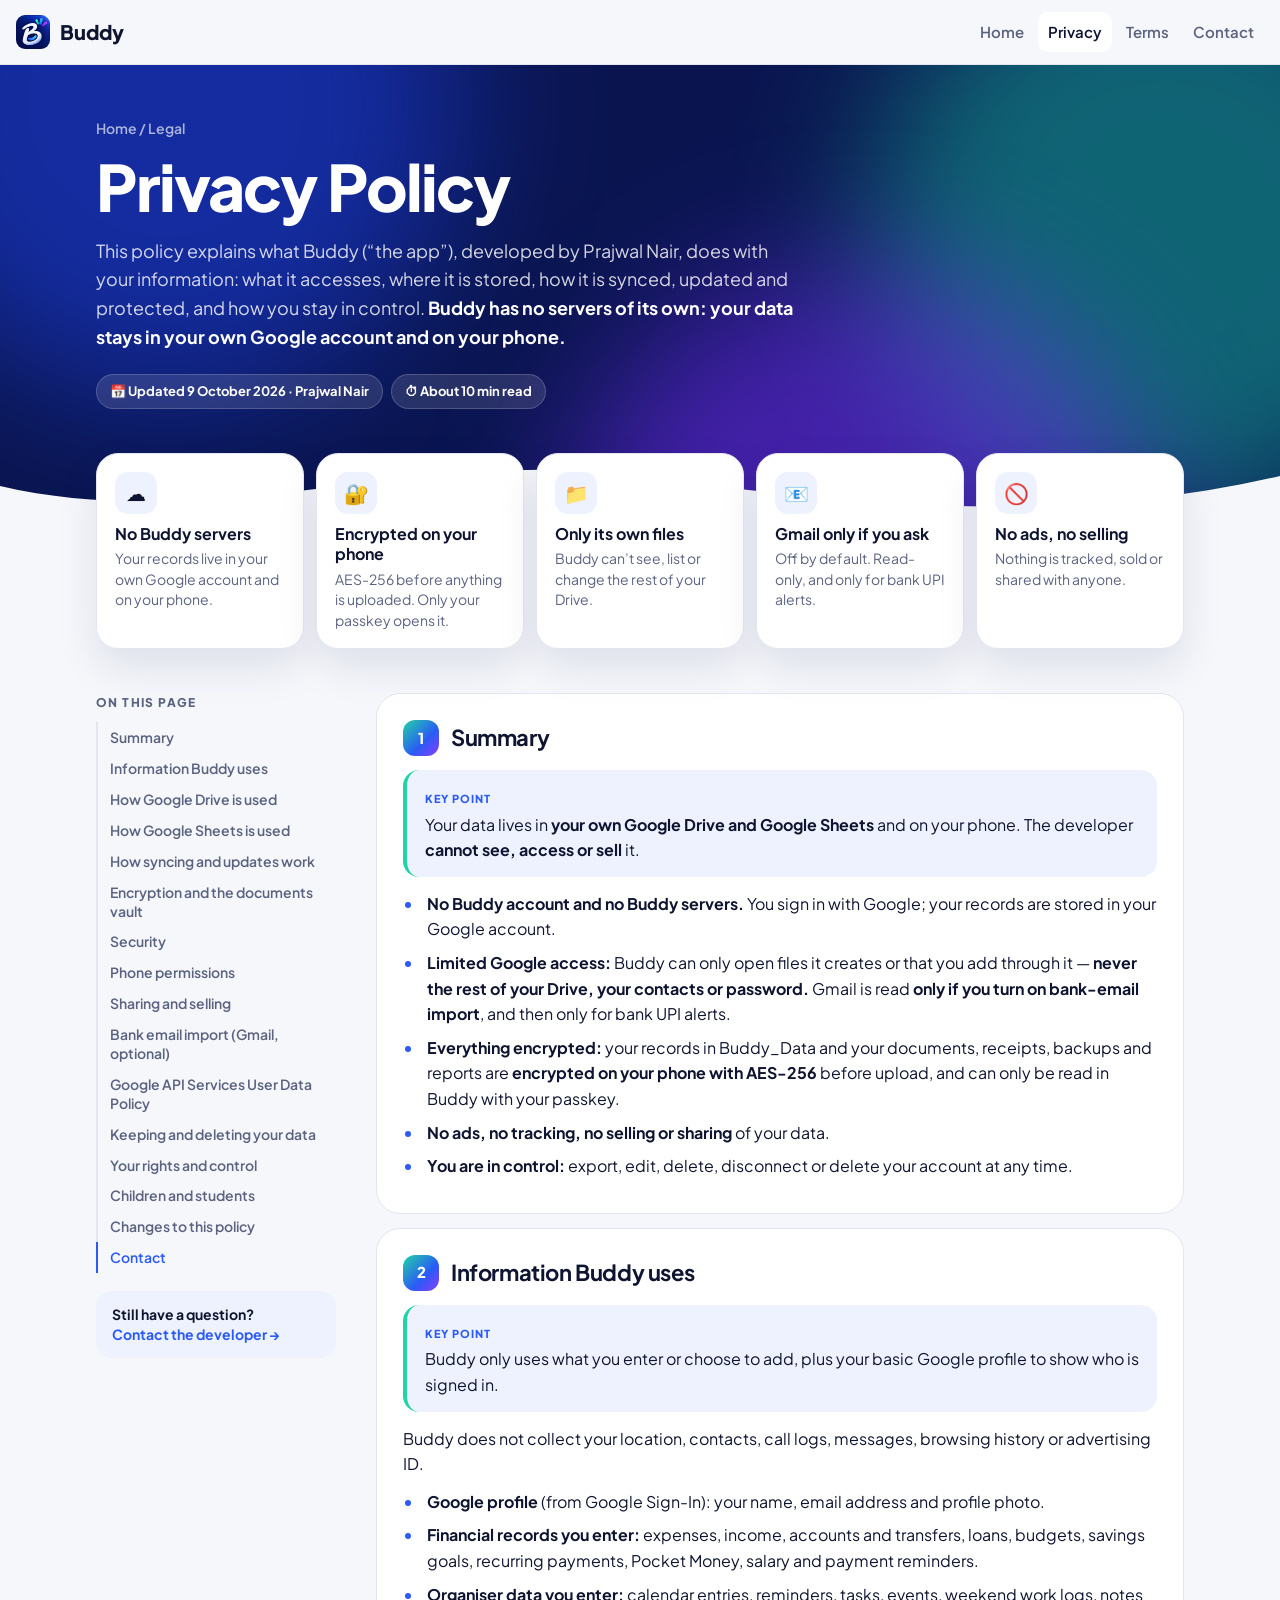
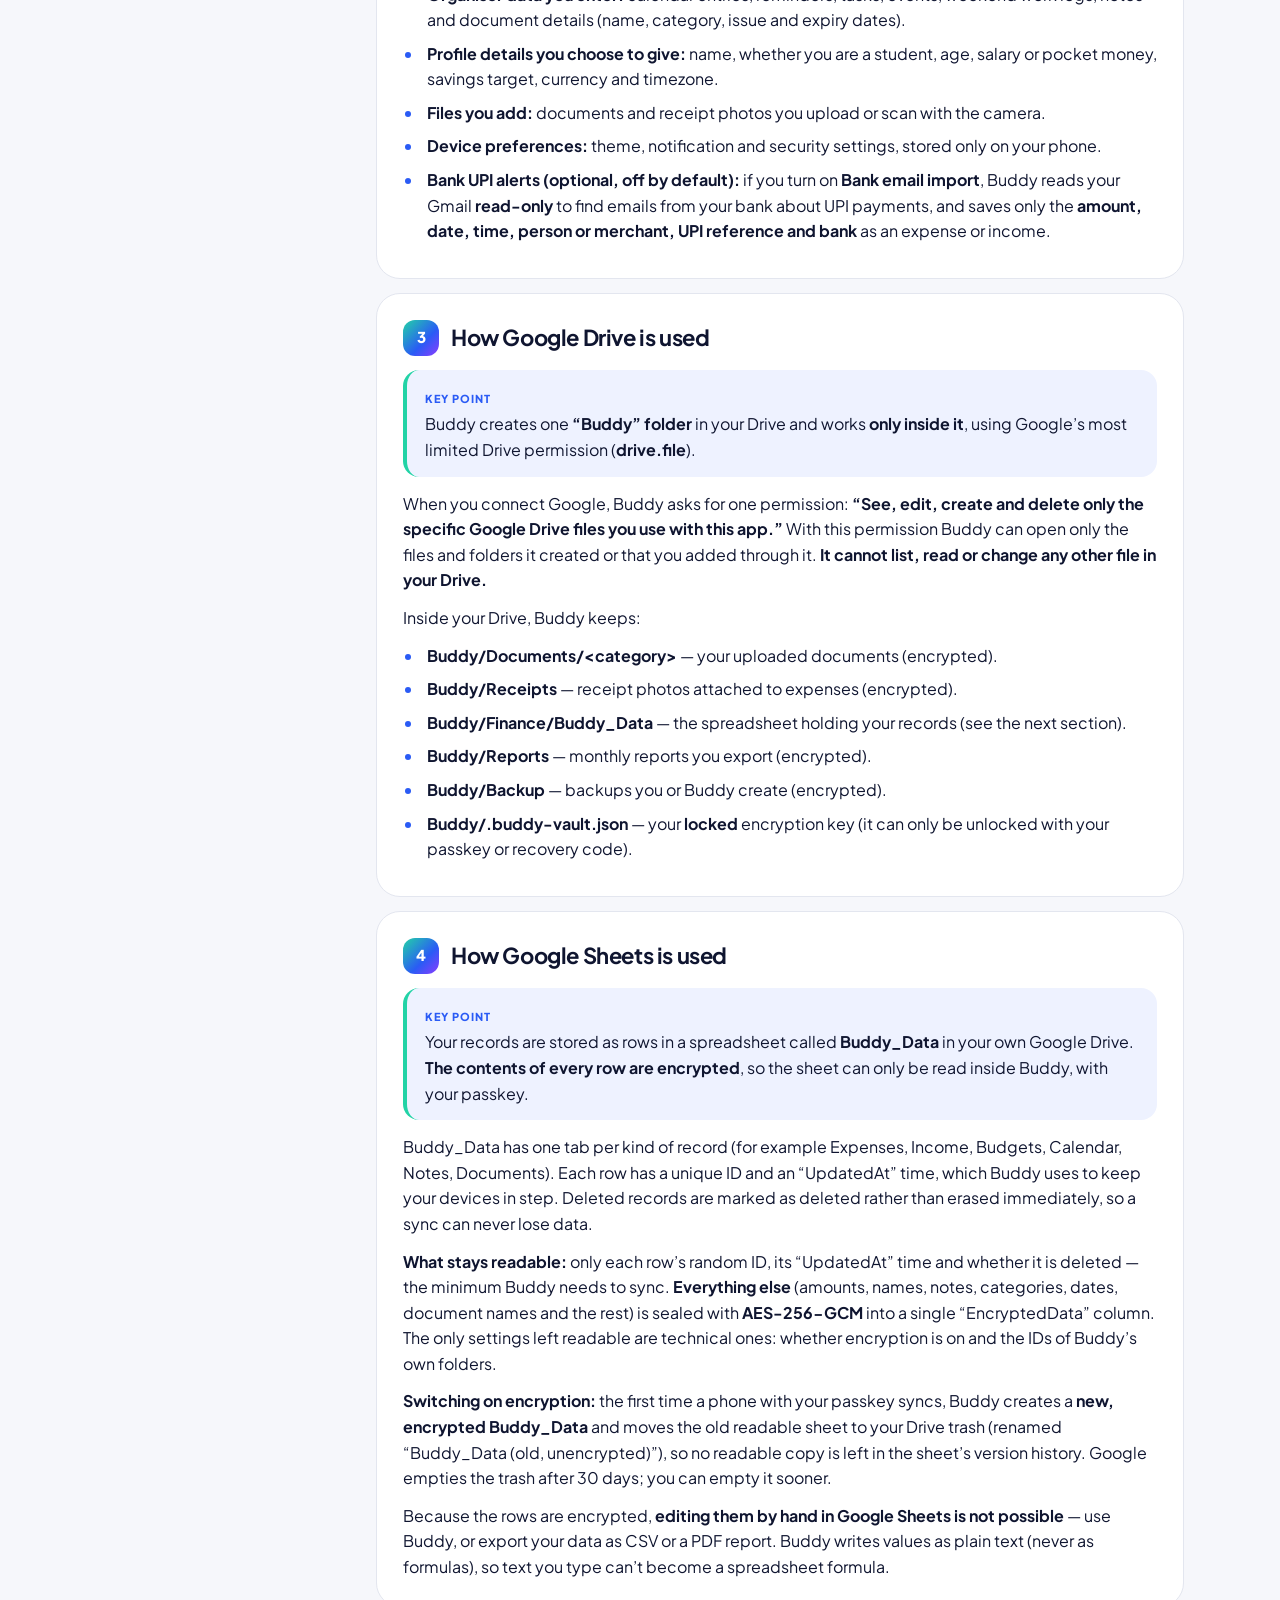
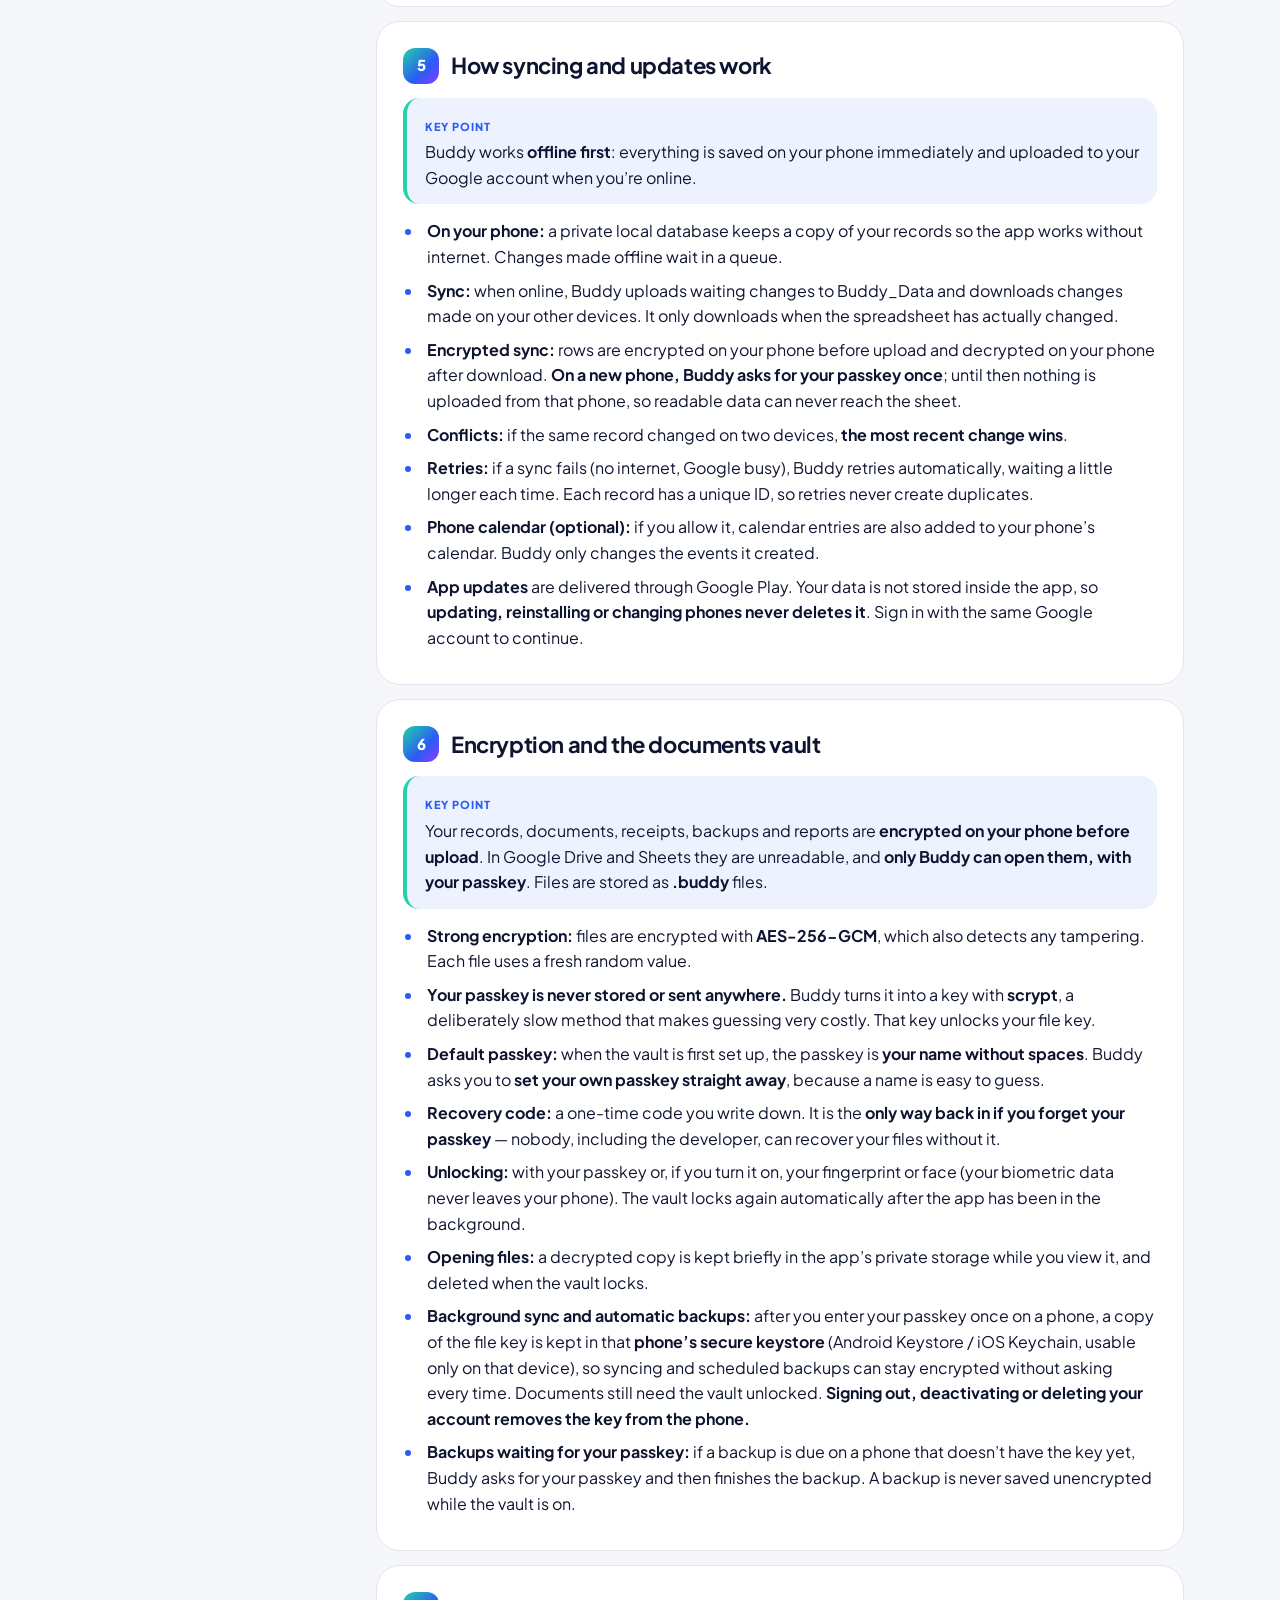
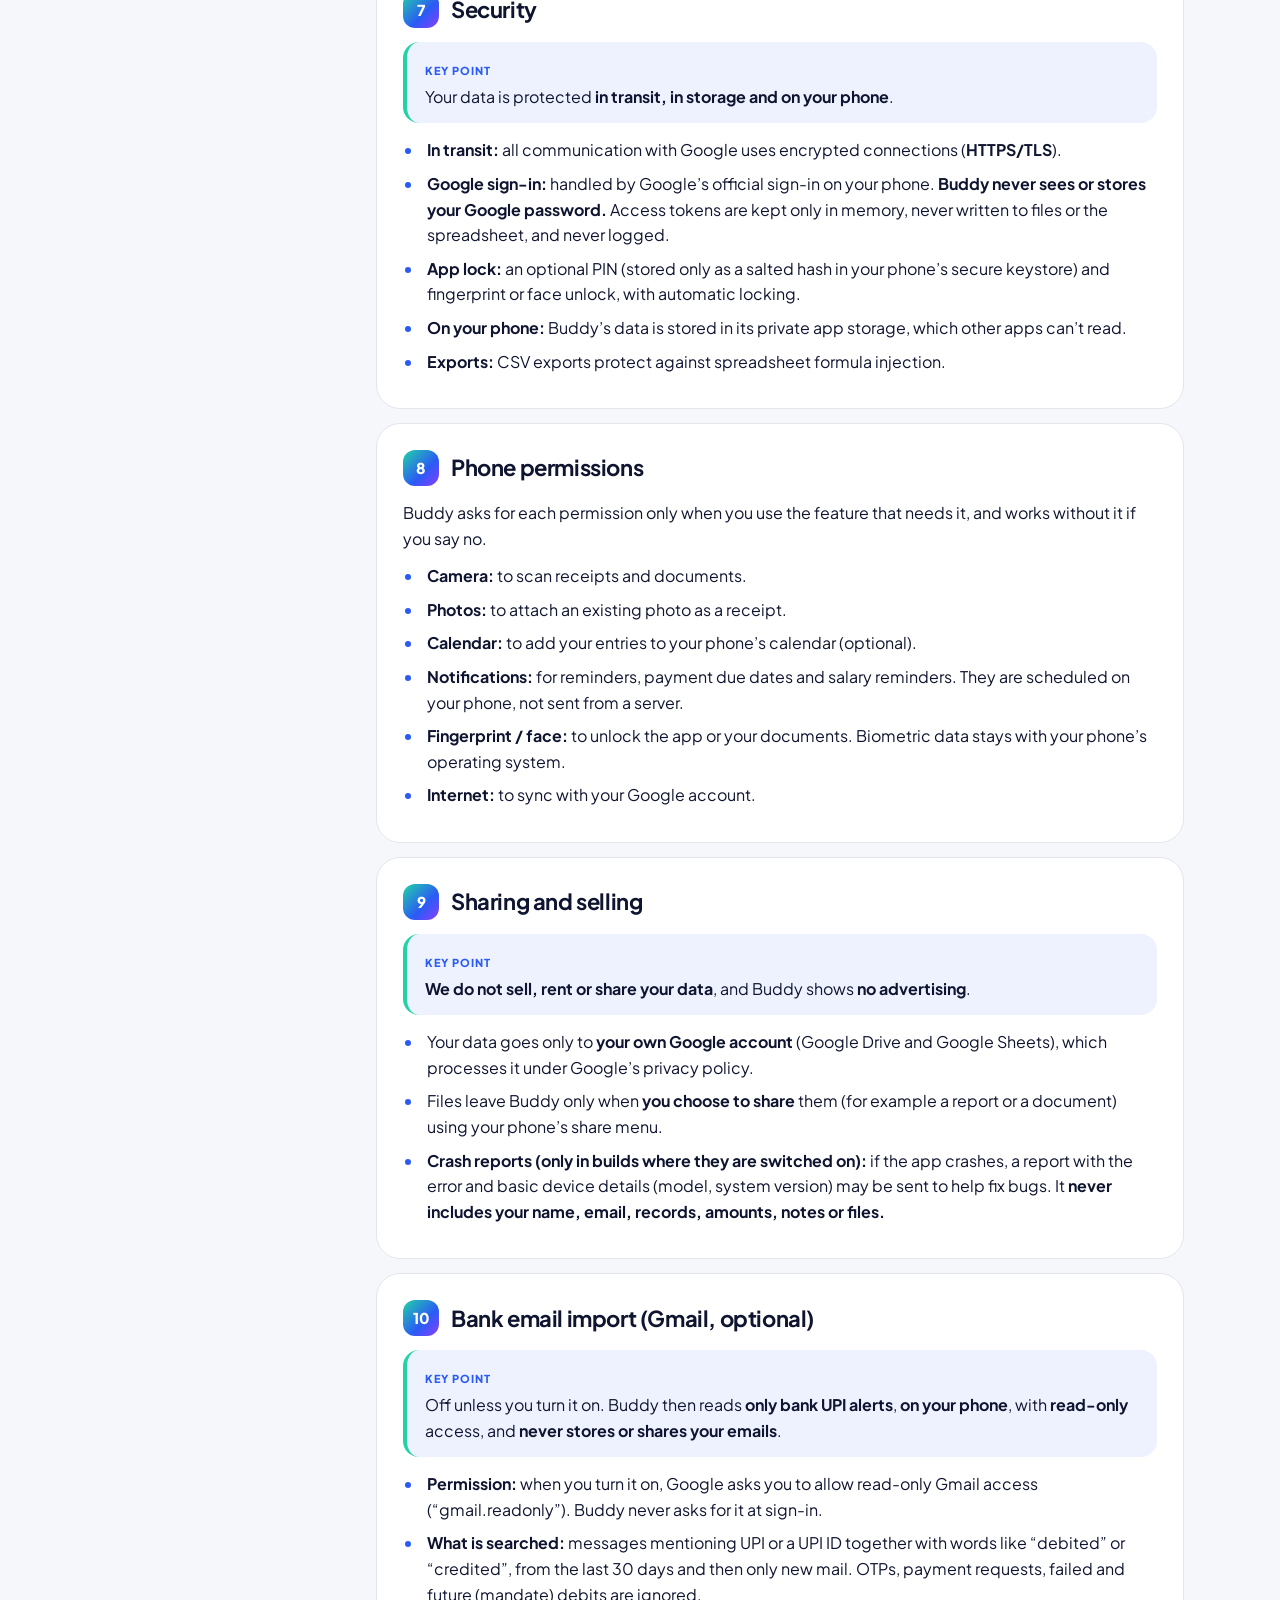
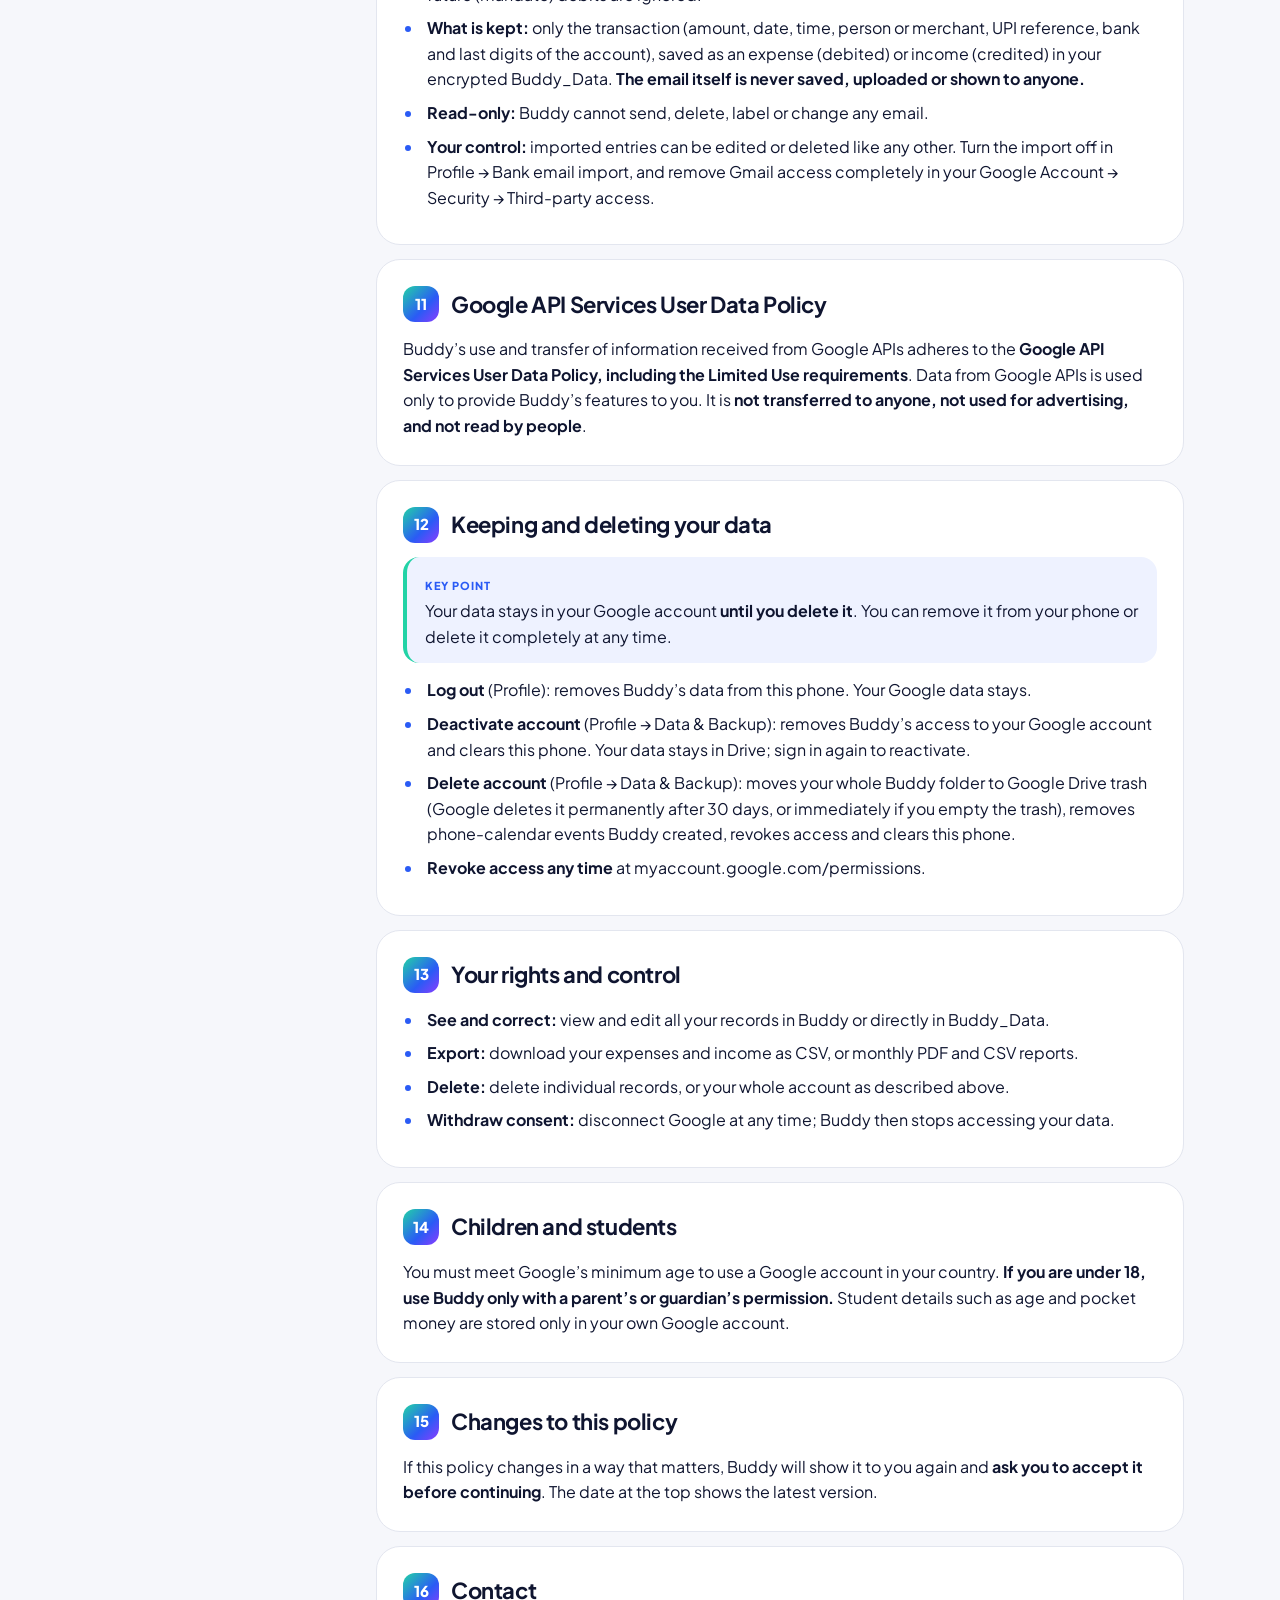
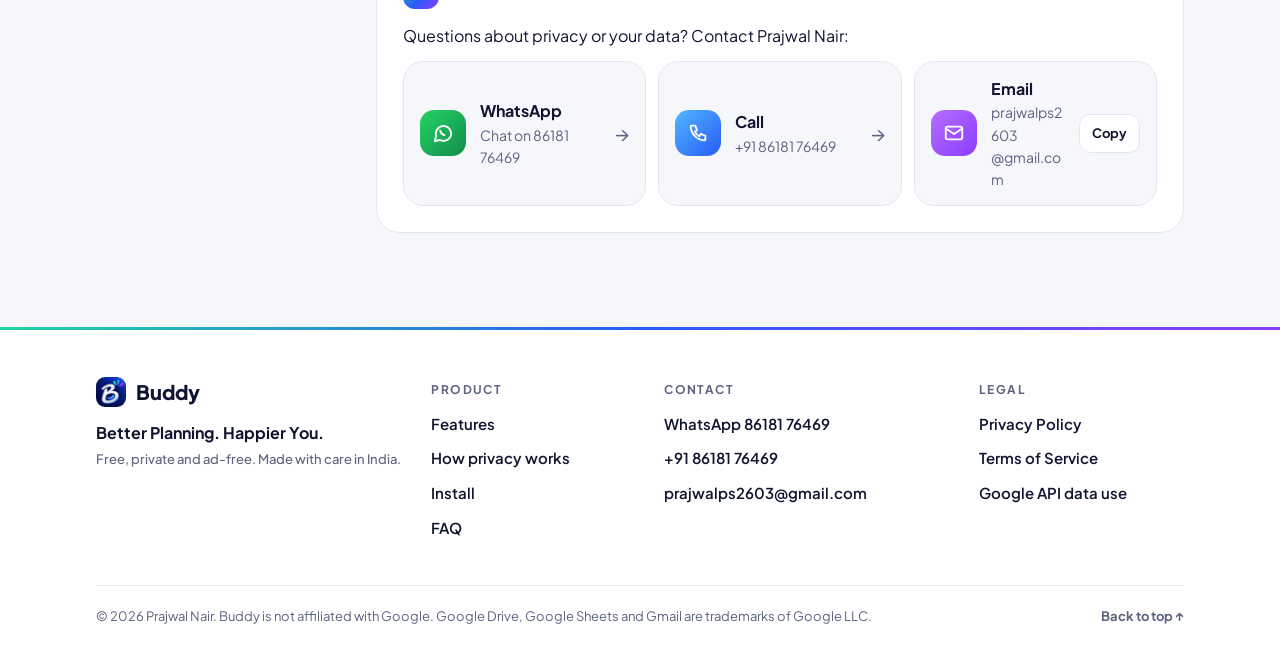
==== commit 9d2984e7: "Redesign site, add FAQ and contact, update email and APK" ====
--- a/privacy.html
+++ b/privacy.html
@@ -12,37 +12,52 @@
 <link href="https://fonts.googleapis.com/css2?family=Plus+Jakarta+Sans:wght@400;600;700;800&display=swap" rel="stylesheet">
 <link rel="stylesheet" href="styles.css">
 </head>
-<body>
+<body id="top">
 <header class="top">
   <a class="brand" href="index.html"><img src="icon.png" alt="" width="34" height="34"><span>Buddy</span></a>
-  <nav><a href="index.html">Home</a><a href="privacy.html" aria-current="page">Privacy</a><a href="terms.html">Terms</a></nav>
+  <nav><a href="index.html">Home</a><a href="privacy.html" aria-current="page">Privacy</a><a href="terms.html">Terms</a><a href="index.html#contact">Contact</a></nav>
 </header>
-<main class="wrap doc">
-  <h1>Privacy Policy</h1>
-  <p class="muted">Last updated 9 October 2026 · Prajwal Nair</p>
-  <p class="lead">This policy explains what Buddy (“the app”), developed by Prajwal Nair, does with your information: what it accesses, where it is stored, how it is synced, updated and protected, and how you stay in control. <strong>Buddy has no servers of its own: your data stays in your own Google account and on your phone.</strong></p>
-  <ol class="toc"><li><a href="#s1">Summary</a></li><li><a href="#s2">Information Buddy uses</a></li><li><a href="#s3">How Google Drive is used</a></li><li><a href="#s4">How Google Sheets is used</a></li><li><a href="#s5">How syncing and updates work</a></li><li><a href="#s6">Encryption and the documents vault</a></li><li><a href="#s7">Security</a></li><li><a href="#s8">Phone permissions</a></li><li><a href="#s9">Sharing and selling</a></li><li><a href="#s10">Bank email import (Gmail, optional)</a></li><li><a href="#s11">Google API Services User Data Policy</a></li><li><a href="#s12">Keeping and deleting your data</a></li><li><a href="#s13">Your rights and control</a></li><li><a href="#s14">Children and students</a></li><li><a href="#s15">Changes to this policy</a></li><li><a href="#s16">Contact</a></li></ol>
+<div class="progress" aria-hidden="true"></div>
+<main>
+  <section class="legal-hero">
+    <div class="mesh" aria-hidden="true"><i></i><i></i><i></i></div>
+    <div class="wrap">
+      <p class="crumb"><a href="index.html">Home</a> / Legal</p>
+      <h1>Privacy Policy</h1>
+      <p class="lead">This policy explains what Buddy (“the app”), developed by Prajwal Nair, does with your information: what it accesses, where it is stored, how it is synced, updated and protected, and how you stay in control. <strong>Buddy has no servers of its own: your data stays in your own Google account and on your phone.</strong></p>
+      <div class="chips"><span>📅 Updated 9 October 2026 · Prajwal Nair</span><span>⏱ About 10 min read</span></div>
+    </div>
+    <svg class="wave" viewBox="0 0 1440 80" preserveAspectRatio="none" aria-hidden="true"><path d="M0 40 C 240 90 480 0 720 30 S 1200 80 1440 30 V80 H0Z"/></svg>
+  </section>
+  <div class="wrap glance" aria-label="At a glance"><div><i aria-hidden="true">☁️</i><b>No Buddy servers</b><small>Your records live in your own Google account and on your phone.</small></div><div><i aria-hidden="true">🔐</i><b>Encrypted on your phone</b><small>AES-256 before anything is uploaded. Only your passkey opens it.</small></div><div><i aria-hidden="true">📁</i><b>Only its own files</b><small>Buddy can’t see, list or change the rest of your Drive.</small></div><div><i aria-hidden="true">📧</i><b>Gmail only if you ask</b><small>Off by default. Read-only, and only for bank UPI alerts.</small></div><div><i aria-hidden="true">🚫</i><b>No ads, no selling</b><small>Nothing is tracked, sold or shared with anyone.</small></div></div>
+  <div class="wrap legal">
+    <aside class="side" aria-label="On this page">
+      <p>On this page</p>
+      <ol class="toc"><li><a href="#s1">Summary</a></li><li><a href="#s2">Information Buddy uses</a></li><li><a href="#s3">How Google Drive is used</a></li><li><a href="#s4">How Google Sheets is used</a></li><li><a href="#s5">How syncing and updates work</a></li><li><a href="#s6">Encryption and the documents vault</a></li><li><a href="#s7">Security</a></li><li><a href="#s8">Phone permissions</a></li><li><a href="#s9">Sharing and selling</a></li><li><a href="#s10">Bank email import (Gmail, optional)</a></li><li><a href="#s11">Google API Services User Data Policy</a></li><li><a href="#s12">Keeping and deleting your data</a></li><li><a href="#s13">Your rights and control</a></li><li><a href="#s14">Children and students</a></li><li><a href="#s15">Changes to this policy</a></li><li><a href="#s16">Contact</a></li></ol>
+      <a class="side-cta" href="#s16">Still have a question?<br><span>Contact the developer →</span></a>
+    </aside>
+    <div class="doc">
   <section class="card" id="s1">
-    <h2>1. Summary</h2>
+    <h2><span class="num">1</span>Summary</h2>
     <div class="key"><span>Key point</span><p>Your data lives in <strong>your own Google Drive and Google Sheets</strong> and on your phone. The developer <strong>cannot see, access or sell</strong> it.</p></div>
     
     <ul><li><strong>No Buddy account and no Buddy servers.</strong> You sign in with Google; your records are stored in your Google account.</li><li><strong>Limited Google access:</strong> Buddy can only open files it creates or that you add through it — <strong>never the rest of your Drive, your contacts or password.</strong> Gmail is read <strong>only if you turn on bank-email import</strong>, and then only for bank UPI alerts.</li><li><strong>Everything encrypted:</strong> your records in Buddy_Data and your documents, receipts, backups and reports are <strong>encrypted on your phone with AES-256</strong> before upload, and can only be read in Buddy with your passkey.</li><li><strong>No ads, no tracking, no selling or sharing</strong> of your data.</li><li><strong>You are in control:</strong> export, edit, delete, disconnect or delete your account at any time.</li></ul>
   </section>
   <section class="card" id="s2">
-    <h2>2. Information Buddy uses</h2>
+    <h2><span class="num">2</span>Information Buddy uses</h2>
     <div class="key"><span>Key point</span><p>Buddy only uses what you enter or choose to add, plus your basic Google profile to show who is signed in.</p></div>
     <p>Buddy does not collect your location, contacts, call logs, messages, browsing history or advertising ID.</p>
     <ul><li><strong>Google profile</strong> (from Google Sign-In): your name, email address and profile photo.</li><li><strong>Financial records you enter:</strong> expenses, income, accounts and transfers, loans, budgets, savings goals, recurring payments, Pocket Money, salary and payment reminders.</li><li><strong>Organiser data you enter:</strong> calendar entries, reminders, tasks, events, weekend work logs, notes and document details (name, category, issue and expiry dates).</li><li><strong>Profile details you choose to give:</strong> name, whether you are a student, age, salary or pocket money, savings target, currency and timezone.</li><li><strong>Files you add:</strong> documents and receipt photos you upload or scan with the camera.</li><li><strong>Device preferences:</strong> theme, notification and security settings, stored only on your phone.</li><li><strong>Bank UPI alerts (optional, off by default):</strong> if you turn on <strong>Bank email import</strong>, Buddy reads your Gmail <strong>read-only</strong> to find emails from your bank about UPI payments, and saves only the <strong>amount, date, time, person or merchant, UPI reference and bank</strong> as an expense or income.</li></ul>
   </section>
   <section class="card" id="s3">
-    <h2>3. How Google Drive is used</h2>
+    <h2><span class="num">3</span>How Google Drive is used</h2>
     <div class="key"><span>Key point</span><p>Buddy creates one <strong>“Buddy” folder</strong> in your Drive and works <strong>only inside it</strong>, using Google’s most limited Drive permission (<strong>drive.file</strong>).</p></div>
     <p>When you connect Google, Buddy asks for one permission: <strong>“See, edit, create and delete only the specific Google Drive files you use with this app.”</strong> With this permission Buddy can open only the files and folders it created or that you added through it. <strong>It cannot list, read or change any other file in your Drive.</strong></p>
     <p>Inside your Drive, Buddy keeps:</p>
     <ul><li><strong>Buddy/Documents/&lt;category&gt;</strong> — your uploaded documents (encrypted).</li><li><strong>Buddy/Receipts</strong> — receipt photos attached to expenses (encrypted).</li><li><strong>Buddy/Finance/Buddy_Data</strong> — the spreadsheet holding your records (see the next section).</li><li><strong>Buddy/Reports</strong> — monthly reports you export (encrypted).</li><li><strong>Buddy/Backup</strong> — backups you or Buddy create (encrypted).</li><li><strong>Buddy/.buddy-vault.json</strong> — your <strong>locked</strong> encryption key (it can only be unlocked with your passkey or recovery code).</li></ul>
   </section>
   <section class="card" id="s4">
-    <h2>4. How Google Sheets is used</h2>
+    <h2><span class="num">4</span>How Google Sheets is used</h2>
     <div class="key"><span>Key point</span><p>Your records are stored as rows in a spreadsheet called <strong>Buddy_Data</strong> in your own Google Drive. <strong>The contents of every row are encrypted</strong>, so the sheet can only be read inside Buddy, with your passkey.</p></div>
     <p>Buddy_Data has one tab per kind of record (for example Expenses, Income, Budgets, Calendar, Notes, Documents). Each row has a unique ID and an “UpdatedAt” time, which Buddy uses to keep your devices in step. Deleted records are marked as deleted rather than erased immediately, so a sync can never lose data.</p>
     <p><strong>What stays readable:</strong> only each row’s random ID, its “UpdatedAt” time and whether it is deleted — the minimum Buddy needs to sync. <strong>Everything else</strong> (amounts, names, notes, categories, dates, document names and the rest) is sealed with <strong>AES-256-GCM</strong> into a single “EncryptedData” column. The only settings left readable are technical ones: whether encryption is on and the IDs of Buddy’s own folders.</p>
@@ -51,96 +66,110 @@
     
   </section>
   <section class="card" id="s5">
-    <h2>5. How syncing and updates work</h2>
+    <h2><span class="num">5</span>How syncing and updates work</h2>
     <div class="key"><span>Key point</span><p>Buddy works <strong>offline first</strong>: everything is saved on your phone immediately and uploaded to your Google account when you’re online.</p></div>
     
     <ul><li><strong>On your phone:</strong> a private local database keeps a copy of your records so the app works without internet. Changes made offline wait in a queue.</li><li><strong>Sync:</strong> when online, Buddy uploads waiting changes to Buddy_Data and downloads changes made on your other devices. It only downloads when the spreadsheet has actually changed.</li><li><strong>Encrypted sync:</strong> rows are encrypted on your phone before upload and decrypted on your phone after download. <strong>On a new phone, Buddy asks for your passkey once</strong>; until then nothing is uploaded from that phone, so readable data can never reach the sheet.</li><li><strong>Conflicts:</strong> if the same record changed on two devices, <strong>the most recent change wins</strong>.</li><li><strong>Retries:</strong> if a sync fails (no internet, Google busy), Buddy retries automatically, waiting a little longer each time. Each record has a unique ID, so retries never create duplicates.</li><li><strong>Phone calendar (optional):</strong> if you allow it, calendar entries are also added to your phone’s calendar. Buddy only changes the events it created.</li><li><strong>App updates</strong> are delivered through Google Play. Your data is not stored inside the app, so <strong>updating, reinstalling or changing phones never deletes it</strong>. Sign in with the same Google account to continue.</li></ul>
   </section>
   <section class="card" id="s6">
-    <h2>6. Encryption and the documents vault</h2>
+    <h2><span class="num">6</span>Encryption and the documents vault</h2>
     <div class="key"><span>Key point</span><p>Your records, documents, receipts, backups and reports are <strong>encrypted on your phone before upload</strong>. In Google Drive and Sheets they are unreadable, and <strong>only Buddy can open them, with your passkey</strong>. Files are stored as <strong>.buddy</strong> files.</p></div>
     
     <ul><li><strong>Strong encryption:</strong> files are encrypted with <strong>AES-256-GCM</strong>, which also detects any tampering. Each file uses a fresh random value.</li><li><strong>Your passkey is never stored or sent anywhere.</strong> Buddy turns it into a key with <strong>scrypt</strong>, a deliberately slow method that makes guessing very costly. That key unlocks your file key.</li><li><strong>Default passkey:</strong> when the vault is first set up, the passkey is <strong>your name without spaces</strong>. Buddy asks you to <strong>set your own passkey straight away</strong>, because a name is easy to guess.</li><li><strong>Recovery code:</strong> a one-time code you write down. It is the <strong>only way back in if you forget your passkey</strong> — nobody, including the developer, can recover your files without it.</li><li><strong>Unlocking:</strong> with your passkey or, if you turn it on, your fingerprint or face (your biometric data never leaves your phone). The vault locks again automatically after the app has been in the background.</li><li><strong>Opening files:</strong> a decrypted copy is kept briefly in the app’s private storage while you view it, and deleted when the vault locks.</li><li><strong>Background sync and automatic backups:</strong> after you enter your passkey once on a phone, a copy of the file key is kept in that <strong>phone’s secure keystore</strong> (Android Keystore / iOS Keychain, usable only on that device), so syncing and scheduled backups can stay encrypted without asking every time. Documents still need the vault unlocked. <strong>Signing out, deactivating or deleting your account removes the key from the phone.</strong></li><li><strong>Backups waiting for your passkey:</strong> if a backup is due on a phone that doesn’t have the key yet, Buddy asks for your passkey and then finishes the backup. A backup is never saved unencrypted while the vault is on.</li></ul>
   </section>
   <section class="card" id="s7">
-    <h2>7. Security</h2>
+    <h2><span class="num">7</span>Security</h2>
     <div class="key"><span>Key point</span><p>Your data is protected <strong>in transit, in storage and on your phone</strong>.</p></div>
     
     <ul><li><strong>In transit:</strong> all communication with Google uses encrypted connections (<strong>HTTPS/TLS</strong>).</li><li><strong>Google sign-in:</strong> handled by Google’s official sign-in on your phone. <strong>Buddy never sees or stores your Google password.</strong> Access tokens are kept only in memory, never written to files or the spreadsheet, and never logged.</li><li><strong>App lock:</strong> an optional PIN (stored only as a salted hash in your phone’s secure keystore) and fingerprint or face unlock, with automatic locking.</li><li><strong>On your phone:</strong> Buddy’s data is stored in its private app storage, which other apps can’t read.</li><li><strong>Exports:</strong> CSV exports protect against spreadsheet formula injection.</li></ul>
   </section>
   <section class="card" id="s8">
-    <h2>8. Phone permissions</h2>
+    <h2><span class="num">8</span>Phone permissions</h2>
     
     <p>Buddy asks for each permission only when you use the feature that needs it, and works without it if you say no.</p>
     <ul><li><strong>Camera:</strong> to scan receipts and documents.</li><li><strong>Photos:</strong> to attach an existing photo as a receipt.</li><li><strong>Calendar:</strong> to add your entries to your phone’s calendar (optional).</li><li><strong>Notifications:</strong> for reminders, payment due dates and salary reminders. They are scheduled on your phone, not sent from a server.</li><li><strong>Fingerprint / face:</strong> to unlock the app or your documents. Biometric data stays with your phone’s operating system.</li><li><strong>Internet:</strong> to sync with your Google account.</li></ul>
   </section>
   <section class="card" id="s9">
-    <h2>9. Sharing and selling</h2>
+    <h2><span class="num">9</span>Sharing and selling</h2>
     <div class="key"><span>Key point</span><p><strong>We do not sell, rent or share your data</strong>, and Buddy shows <strong>no advertising</strong>.</p></div>
     
     <ul><li>Your data goes only to <strong>your own Google account</strong> (Google Drive and Google Sheets), which processes it under Google’s privacy policy.</li><li>Files leave Buddy only when <strong>you choose to share</strong> them (for example a report or a document) using your phone’s share menu.</li><li><strong>Crash reports (only in builds where they are switched on):</strong> if the app crashes, a report with the error and basic device details (model, system version) may be sent to help fix bugs. It <strong>never includes your name, email, records, amounts, notes or files.</strong></li></ul>
   </section>
   <section class="card" id="s10">
-    <h2>10. Bank email import (Gmail, optional)</h2>
+    <h2><span class="num">10</span>Bank email import (Gmail, optional)</h2>
     <div class="key"><span>Key point</span><p>Off unless you turn it on. Buddy then reads <strong>only bank UPI alerts</strong>, <strong>on your phone</strong>, with <strong>read-only</strong> access, and <strong>never stores or shares your emails</strong>.</p></div>
     
     <ul><li><strong>Permission:</strong> when you turn it on, Google asks you to allow read-only Gmail access (“gmail.readonly”). Buddy never asks for it at sign-in.</li><li><strong>What is searched:</strong> messages mentioning UPI or a UPI ID together with words like “debited” or “credited”, from the last 30 days and then only new mail. OTPs, payment requests, failed and future (mandate) debits are ignored.</li><li><strong>What is kept:</strong> only the transaction (amount, date, time, person or merchant, UPI reference, bank and last digits of the account), saved as an expense (debited) or income (credited) in your encrypted Buddy_Data. <strong>The email itself is never saved, uploaded or shown to anyone.</strong></li><li><strong>Read-only:</strong> Buddy cannot send, delete, label or change any email.</li><li><strong>Your control:</strong> imported entries can be edited or deleted like any other. Turn the import off in Profile → Bank email import, and remove Gmail access completely in your Google Account → Security → Third-party access.</li></ul>
   </section>
   <section class="card" id="s11">
-    <h2>11. Google API Services User Data Policy</h2>
+    <h2><span class="num">11</span>Google API Services User Data Policy</h2>
     
     <p>Buddy’s use and transfer of information received from Google APIs adheres to the <strong>Google API Services User Data Policy, including the Limited Use requirements</strong>. Data from Google APIs is used only to provide Buddy’s features to you. It is <strong>not transferred to anyone, not used for advertising, and not read by people</strong>.</p>
     
   </section>
   <section class="card" id="s12">
-    <h2>12. Keeping and deleting your data</h2>
+    <h2><span class="num">12</span>Keeping and deleting your data</h2>
     <div class="key"><span>Key point</span><p>Your data stays in your Google account <strong>until you delete it</strong>. You can remove it from your phone or delete it completely at any time.</p></div>
     
     <ul><li><strong>Log out</strong> (Profile): removes Buddy’s data from this phone. Your Google data stays.</li><li><strong>Deactivate account</strong> (Profile → Data &amp; Backup): removes Buddy’s access to your Google account and clears this phone. Your data stays in Drive; sign in again to reactivate.</li><li><strong>Delete account</strong> (Profile → Data &amp; Backup): moves your whole Buddy folder to Google Drive trash (Google deletes it permanently after 30 days, or immediately if you empty the trash), removes phone-calendar events Buddy created, revokes access and clears this phone.</li><li><strong>Revoke access any time</strong> at myaccount.google.com/permissions.</li></ul>
   </section>
   <section class="card" id="s13">
-    <h2>13. Your rights and control</h2>
+    <h2><span class="num">13</span>Your rights and control</h2>
     
     
     <ul><li><strong>See and correct:</strong> view and edit all your records in Buddy or directly in Buddy_Data.</li><li><strong>Export:</strong> download your expenses and income as CSV, or monthly PDF and CSV reports.</li><li><strong>Delete:</strong> delete individual records, or your whole account as described above.</li><li><strong>Withdraw consent:</strong> disconnect Google at any time; Buddy then stops accessing your data.</li></ul>
   </section>
   <section class="card" id="s14">
-    <h2>14. Children and students</h2>
+    <h2><span class="num">14</span>Children and students</h2>
     
     <p>You must meet Google’s minimum age to use a Google account in your country. <strong>If you are under 18, use Buddy only with a parent’s or guardian’s permission.</strong> Student details such as age and pocket money are stored only in your own Google account.</p>
     
   </section>
   <section class="card" id="s15">
-    <h2>15. Changes to this policy</h2>
+    <h2><span class="num">15</span>Changes to this policy</h2>
     
     <p>If this policy changes in a way that matters, Buddy will show it to you again and <strong>ask you to accept it before continuing</strong>. The date at the top shows the latest version.</p>
     
   </section>
   <section class="card" id="s16">
-    <h2>16. Contact</h2>
+    <h2><span class="num">16</span>Contact</h2>
     
     <p>Questions about privacy or your data? Contact Prajwal Nair:</p>
-    <ul><li><strong>Email:</strong> prajwalnair2603@gmail.com</li><li><strong>Phone:</strong> +91 86181 76469</li><li><strong>WhatsApp:</strong> 86181 76469</li></ul>
+    <div class="ways">
+        <div class="way wa"><span class="ico"><svg viewBox="0 0 24 24" aria-hidden="true"><path d="M21 12a8.5 8.5 0 0 1-12.4 7.6L3 21l1.5-5.4A8.5 8.5 0 1 1 21 12Z"/><path d="M9 9.5c.5 2.3 2.2 4.1 4.5 4.8"/></svg></span><a class="way-link" href="https://wa.me/918618176469"><b>WhatsApp</b><small>Chat on 86181 76469</small></a><span class="go" aria-hidden="true">→</span></div>
+        <div class="way call"><span class="ico"><svg viewBox="0 0 24 24" aria-hidden="true"><path d="M5 4h4l2 5-2.5 1.5a11 11 0 0 0 5 5L15 13l5 2v4a1 1 0 0 1-1 1A16 16 0 0 1 4 5a1 1 0 0 1 1-1Z"/></svg></span><a class="way-link" href="tel:+918618176469"><b>Call</b><small>+91 86181 76469</small></a><span class="go" aria-hidden="true">→</span></div>
+        <div class="way mail"><span class="ico"><svg viewBox="0 0 24 24" aria-hidden="true"><rect x="3" y="5" width="18" height="14" rx="2"/><path d="m3 7 9 6 9-6"/></svg></span><a class="way-link" href="mailto:prajwalps2603@gmail.com?subject=Buddy%20support"><b>Email</b><small>prajwalps2603<wbr>@gmail.com</small></a><button class="copy" type="button" data-copy="prajwalps2603@gmail.com">Copy</button></div>
+      </div>
   </section>
+    </div>
+  </div>
 </main>
 <footer class="foot">
-  <div class="wrap foot-grid">
-    <div>
-      <a class="brand" href="index.html"><img src="icon.png" alt="" width="28" height="28"><span>Buddy</span></a>
-      <p class="muted">Better Planning. Happier You.</p>
+  <div class="wrap">
+    <div class="foot-grid">
+      <div class="foot-brand">
+        <a class="brand" href="index.html"><img src="icon.png" alt="" width="30" height="30"><span>Buddy</span></a>
+        <p>Better Planning. Happier You.</p>
+        <p class="muted small">Free, private and ad-free. Made with care in India.</p>
+      </div>
+      <div>
+        <h3>Product</h3>
+        <ul><li><a href="index.html#features">Features</a></li><li><a href="index.html#privacy">How privacy works</a></li><li><a href="index.html#install">Install</a></li><li><a href="index.html#faq">FAQ</a></li></ul>
+      </div>
+      <div>
+        <h3>Contact</h3>
+        <ul><li><a href="https://wa.me/918618176469">WhatsApp 86181 76469</a></li><li><a href="tel:+918618176469">+91 86181 76469</a></li><li><a href="mailto:prajwalps2603@gmail.com">prajwalps2603<wbr>@gmail.com</a></li></ul>
+      </div>
+      <div>
+        <h3>Legal</h3>
+        <ul><li><a href="privacy.html">Privacy Policy</a></li><li><a href="terms.html">Terms of Service</a></li><li><a href="privacy.html#s11">Google API data use</a></li></ul>
+      </div>
     </div>
-    <div>
-      <h3>Contact</h3>
-      <p><a href="tel:+918618176469">+91 86181 76469</a><br>
-      <a href="https://wa.me/918618176469">WhatsApp 86181 76469</a><br>
-      <a href="mailto:prajwalnair2603@gmail.com">prajwalnair2603@gmail.com</a></p>
-    </div>
-    <div>
-      <h3>Legal</h3>
-      <p><a href="privacy.html">Privacy Policy</a><br><a href="terms.html">Terms of Service</a></p>
+    <div class="foot-bottom">
+      <p>© 2026 Prajwal Nair. Buddy is not affiliated with Google. Google Drive, Google Sheets and Gmail are trademarks of Google LLC.</p>
+      <a href="#top">Back to top ↑</a>
     </div>
   </div>
-  <p class="wrap muted small" style="margin-top:20px">© 2026 Prajwal Nair. Buddy is not affiliated with Google. Google Drive, Google Sheets and Gmail are trademarks of Google LLC.</p>
 </footer>
 
 <script src="site.js" defer></script>
--- a/styles.css
+++ b/styles.css
@@ -119,15 +119,84 @@
 .sticky-dl{position:fixed;left:16px;right:16px;bottom:16px;z-index:30;display:none;align-items:center;justify-content:center;gap:10px;min-height:54px;border-radius:18px;background:linear-gradient(90deg,#1235c8,#2a5bf5);color:#fff;font-weight:800;text-decoration:none;box-shadow:0 14px 34px rgba(18,53,200,.45);transform:translateY(120%);transition:transform .3s ease}
 .sticky-dl.show{transform:none}
 
+/* trust numbers */
+.trust{display:grid;grid-template-columns:repeat(4,1fr);gap:14px;margin-top:48px}
+.trust div{padding:22px 16px;border-radius:24px;background:var(--surface);border:1px solid var(--border);text-align:center}
+.trust b{display:block;font-size:clamp(28px,3.6vw,40px);letter-spacing:-1.2px;line-height:1.1;background:linear-gradient(90deg,var(--teal),var(--blue),var(--violet));-webkit-background-clip:text;background-clip:text;color:transparent}
+.trust span{display:block;margin-top:4px;color:var(--muted);font-size:14px;font-weight:600;line-height:1.4}
+
+/* faq */
+.faq{max-width:820px;margin:0 auto;display:grid;gap:10px}
+.faq details{border-radius:20px;background:var(--surface);border:1px solid var(--border);padding:0 22px;transition:box-shadow .2s,border-color .2s}
+.faq details[open]{box-shadow:var(--shadow);border-color:color-mix(in srgb,var(--blue) 35%,var(--border))}
+.faq summary{list-style:none;cursor:pointer;display:flex;justify-content:space-between;align-items:center;gap:16px;padding:18px 0;font-weight:700;font-size:17px}
+.faq summary::-webkit-details-marker{display:none}
+.faq summary::after{content:"+";flex:none;display:grid;place-items:center;width:32px;height:32px;border-radius:10px;background:var(--key);color:var(--blue);font-size:20px;font-weight:700;transition:transform .25s}
+.faq details[open] summary::after{transform:rotate(45deg)}
+.faq details p{margin:-4px 0 20px;color:var(--muted)}
+
+/* contact */
+.contact{position:relative;overflow:hidden;display:grid;grid-template-columns:1fr 1fr;gap:32px;align-items:center;margin-top:72px;padding:40px;border-radius:32px;background:var(--surface);border:1px solid var(--border);box-shadow:var(--shadow);isolation:isolate}
+.contact::before,.contact::after{content:"";position:absolute;z-index:-1;border-radius:50%;pointer-events:none}
+.contact::before{width:460px;height:460px;right:-180px;top:-220px;background:radial-gradient(circle,rgba(34,211,166,.20),transparent 65%)}
+.contact::after{width:380px;height:380px;left:-160px;bottom:-220px;background:radial-gradient(circle,rgba(139,61,255,.14),transparent 65%)}
+.contact .eyebrow{margin:0}.contact h2{margin:6px 0 12px}.contact p{margin:0}
+.maker{display:flex;align-items:center;gap:14px;margin-top:22px}
+.avatar{flex:none;display:grid;place-items:center;width:56px;height:56px;border-radius:18px;background:linear-gradient(135deg,var(--teal),var(--blue) 55%,var(--violet));color:#fff;font-weight:800;font-size:19px;box-shadow:0 10px 24px rgba(42,91,245,.3)}
+.maker b{display:block;line-height:1.3}.maker small{color:var(--muted)}
+.ways{display:grid;gap:12px}
+.way{position:relative;display:flex;align-items:center;gap:14px;padding:14px 16px;border-radius:20px;background:var(--bg);border:1px solid var(--border);transition:transform .18s,border-color .18s,box-shadow .18s}
+.way:hover{transform:translateY(-2px);border-color:var(--blue);box-shadow:var(--shadow)}
+.way:focus-within{border-color:var(--blue)}
+.ico{flex:none;display:grid;place-items:center;width:46px;height:46px;border-radius:14px;color:#fff}
+.ico svg{width:22px;height:22px;fill:none;stroke:currentColor;stroke-width:2;stroke-linecap:round;stroke-linejoin:round}
+.wa .ico{background:linear-gradient(135deg,#25d366,#128c4a)}.call .ico{background:linear-gradient(135deg,#4fb6ff,var(--blue))}.mail .ico{background:linear-gradient(135deg,#b56dff,var(--violet))}
+.way-link{flex:1;min-width:0;color:var(--text);text-decoration:none;outline:none}
+.way-link::after{content:"";position:absolute;inset:0;border-radius:20px}
+.way-link b{display:block}.way-link small{display:block;color:var(--muted);font-size:14px;overflow-wrap:break-word}
+.go{color:var(--muted);font-size:20px;transition:transform .18s,color .18s}.way:hover .go{transform:translateX(4px);color:var(--blue)}
+.copy{position:relative;z-index:1;flex:none;border:1px solid var(--border);background:var(--surface);color:var(--text);font:inherit;font-size:13px;font-weight:700;padding:8px 12px;border-radius:11px;cursor:pointer}
+.copy:hover{border-color:var(--blue);color:var(--blue)}
+
 /* legal pages */
-.doc{padding-top:32px;padding-bottom:24px;max-width:820px}.doc h1{font-size:clamp(30px,4.6vw,42px);letter-spacing:-1px;margin:0 0 4px}.lead{font-size:17px}
-.toc{columns:2;gap:24px;padding-left:20px;margin:20px 0 28px}.toc a{text-decoration:none}
-.card{background:var(--surface);border:1px solid var(--border);border-radius:20px;padding:20px}
-.doc .card{margin-top:14px;scroll-margin-top:80px}.doc h2{margin:0 0 10px;font-size:20px;letter-spacing:-.3px}.doc li{margin:6px 0}
-.key{background:var(--key);border-radius:14px;padding:12px 14px;margin:6px 0 10px}.key span{font-size:11px;font-weight:800;letter-spacing:1px;text-transform:uppercase;color:var(--blue)}.key p{margin:2px 0 0}
+.progress{position:fixed;top:0;left:0;z-index:40;width:100%;height:3px;transform-origin:0 50%;transform:scaleX(0);background:linear-gradient(90deg,var(--teal),var(--blue),var(--violet))}
+.legal-hero{position:relative;overflow:hidden;background:#0a1550;color:#fff;padding:52px 0 116px}
+.legal-hero .wrap{position:relative}
+.crumb{margin:0 0 14px;font-size:14px;font-weight:600;color:rgba(255,255,255,.65)}.crumb a{color:inherit;text-decoration:none}.crumb a:hover{color:#fff}
+.legal-hero h1{margin:0;font-size:clamp(38px,6vw,64px);letter-spacing:-2px;line-height:1.05;font-weight:800}
+.legal-hero .lead{max-width:700px;margin:16px 0 0;color:rgba(255,255,255,.82);font-size:18px}.legal-hero .lead strong{color:#fff}
+.chips{display:flex;flex-wrap:wrap;gap:8px;margin-top:22px}.chips span{padding:6px 13px;border-radius:999px;background:rgba(255,255,255,.12);border:1px solid rgba(255,255,255,.18);font-size:13px;font-weight:700}
+.glance{position:relative;z-index:2;margin-top:-72px;display:grid;grid-template-columns:repeat(auto-fit,minmax(200px,1fr));gap:12px}
+.glance div{padding:18px;border-radius:22px;background:var(--surface);border:1px solid var(--border);box-shadow:var(--shadow)}
+.glance i{display:grid;place-items:center;width:42px;height:42px;margin-bottom:10px;border-radius:13px;background:var(--key);font-style:normal;font-size:20px}
+.glance b{display:block;font-size:16px;line-height:1.3}.glance small{display:block;margin-top:4px;color:var(--muted);font-size:14px;line-height:1.45}
+.legal{display:grid;grid-template-columns:240px minmax(0,1fr);gap:40px;align-items:start;margin-top:44px}
+.side{position:sticky;top:84px;max-height:calc(100vh - 100px);overflow:auto}
+.side>p{margin:0 0 10px;font-size:12px;font-weight:800;letter-spacing:1.4px;text-transform:uppercase;color:var(--muted)}
+.toc{list-style:none;margin:0;padding:0;border-left:2px solid var(--border)}
+.toc a{display:block;margin-left:-2px;padding:6px 12px;border-left:2px solid transparent;color:var(--muted);font-size:14px;font-weight:600;line-height:1.35;text-decoration:none;transition:color .2s,border-color .2s}
+.toc a:hover{color:var(--text)}.toc a.on{color:var(--blue);border-left-color:var(--blue)}
+.side-cta{display:block;margin-top:18px;padding:14px 16px;border-radius:16px;background:var(--key);color:var(--text);text-decoration:none;font-size:14px;font-weight:700;line-height:1.4}.side-cta span{color:var(--blue)}
+.card{background:var(--surface);border:1px solid var(--border);border-radius:24px;padding:26px}
+.doc .card{margin:0 0 14px;scroll-margin-top:84px}
+.doc h2{display:flex;align-items:center;gap:12px;margin:0 0 14px;font-size:22px;letter-spacing:-.4px;line-height:1.25}
+.num{flex:none;display:grid;place-items:center;width:36px;height:36px;border-radius:12px;background:linear-gradient(135deg,var(--teal),var(--blue) 60%,var(--violet));color:#fff;font-size:15px;font-weight:800;letter-spacing:0}
+.doc p{margin:0 0 12px}.doc p:last-child{margin-bottom:0}
+.doc ul{margin:0;padding-left:20px}.doc li{margin:8px 0;padding-left:4px}.doc li::marker{color:var(--blue)}
+.key{margin:0 0 14px;padding:14px 16px 14px 18px;border-radius:16px;background:var(--key);border-left:4px solid var(--teal)}
+.key span{font-size:11px;font-weight:800;letter-spacing:1px;text-transform:uppercase;color:var(--blue)}.key p{margin:2px 0 0}
+.doc .ways{grid-template-columns:repeat(3,1fr);margin-top:6px}.doc .way{flex-wrap:wrap}
 
 /* footer */
-.foot{margin-top:64px;padding:32px 0 24px;border-top:1px solid var(--border)}.foot-grid{display:grid;grid-template-columns:1.4fr 1fr 1fr;gap:24px}.foot h3{margin:4px 0 8px;font-size:15px}.foot p{margin:0}
+.foot{position:relative;margin-top:80px;padding:48px 0 24px;background:var(--surface);border-top:1px solid var(--border)}
+.foot::before{content:"";position:absolute;top:-1px;left:0;right:0;height:3px;background:linear-gradient(90deg,var(--teal),var(--blue),var(--violet))}
+.foot-grid{display:grid;grid-template-columns:1.5fr 1fr 1.4fr 1fr;gap:28px}
+.foot-brand p{margin:12px 0 0;font-weight:700}.foot-brand .small{margin-top:4px;font-weight:500}
+.foot h3{margin:4px 0 12px;font-size:12px;letter-spacing:1.4px;text-transform:uppercase;color:var(--muted)}
+.foot ul{list-style:none;margin:0;padding:0}.foot li{margin:0 0 9px}
+.foot ul a{color:var(--text);text-decoration:none;font-weight:600;font-size:15px;overflow-wrap:break-word}.foot ul a:hover{color:var(--blue)}
+.foot-bottom{display:flex;justify-content:space-between;align-items:center;gap:16px;margin-top:36px;padding-top:20px;border-top:1px solid var(--border);color:var(--muted);font-size:13px}
+.foot-bottom p{margin:0}.foot-bottom a{flex:none;color:var(--muted);font-weight:700;text-decoration:none}.foot-bottom a:hover{color:var(--blue)}
 
 /* reveal */
 .reveal{opacity:0;transform:translateY(22px);transition:opacity .7s ease,transform .7s cubic-bezier(.2,.9,.2,1)}.reveal.in{opacity:1;transform:none}
@@ -136,7 +205,13 @@
   .hero{padding:44px 0 110px}.hero-grid{grid-template-columns:1fr}.stage{height:500px}
   .bento{grid-template-columns:repeat(2,1fr)}.t-money{grid-row:span 1}.t-money .bars{height:110px}
   .install{grid-template-columns:1fr}.qr-card{position:static}
-  .foot-grid{grid-template-columns:1fr}
+  .trust{grid-template-columns:repeat(2,1fr)}
+  .contact{grid-template-columns:1fr;padding:28px}
+  .legal{grid-template-columns:1fr;gap:20px;margin-top:32px}
+  .side{position:static;max-height:none;padding:18px;border-radius:22px;background:var(--surface);border:1px solid var(--border)}
+  .side .toc{columns:2;column-gap:12px;border:0}.toc a{margin:0;border:0;padding:5px 0;break-inside:avoid}
+  .doc .ways{grid-template-columns:1fr}
+  .foot-grid{grid-template-columns:1fr 1fr}.foot-brand{grid-column:1/-1}
 }
 @media (max-width:600px){
   .flow{grid-template-columns:1fr;justify-items:center}.pipe{width:4px;height:44px;background:repeating-linear-gradient(180deg,var(--blue) 0 8px,transparent 8px 14px)}
@@ -144,8 +219,17 @@
   @keyframes travelY{0%{top:-10px;opacity:0}15%,85%{opacity:1}100%{top:30px;opacity:0}}
   .node{width:100%}
   .bento{grid-template-columns:1fr}.t-money,.t-owed,.t-wallet{grid-column:span 1}
-  .btn{width:100%}.toc{columns:1}.top nav a{padding:8px 7px;font-size:14px}
+  .btn{width:100%}.side .toc{columns:1}.top nav a{padding:8px 7px;font-size:14px}.top nav a[href="index.html"]{display:none}
   .stage{height:470px;margin:0 -8px}.t1{left:-2%}.t2{right:-2%}
   .sticky-dl{display:flex}.foot{padding-bottom:96px}
+  .trust div{padding:18px 10px}
+  .contact{padding:22px;border-radius:26px}
+  .legal-hero{padding:40px 0 100px}.doc .card{padding:20px}.doc h2{font-size:19px}
+  .foot-bottom{flex-direction:column;align-items:flex-start}
+}
+@media print{
+  .top,.foot,.side,.progress,.sticky-dl,.mesh,.wave,.glance{display:none!important}
+  body{background:#fff;color:#000}.legal-hero{background:none;color:#000;padding:0}.legal-hero .lead,.crumb,.chips span{color:#000}
+  .legal{display:block;margin:16px 0 0}.doc .card{border:0;padding:0 0 12px;break-inside:avoid}
 }
 @media (prefers-reduced-motion:reduce){*,*::before,*::after{animation:none!important;transition:none!important;scroll-behavior:auto!important}.toast{opacity:1}.t2,.t3{display:none}.sparks path{stroke-dashoffset:0}.reveal{opacity:1;transform:none}.bars i{transform:none}.ring .fill{stroke-dashoffset:46}}
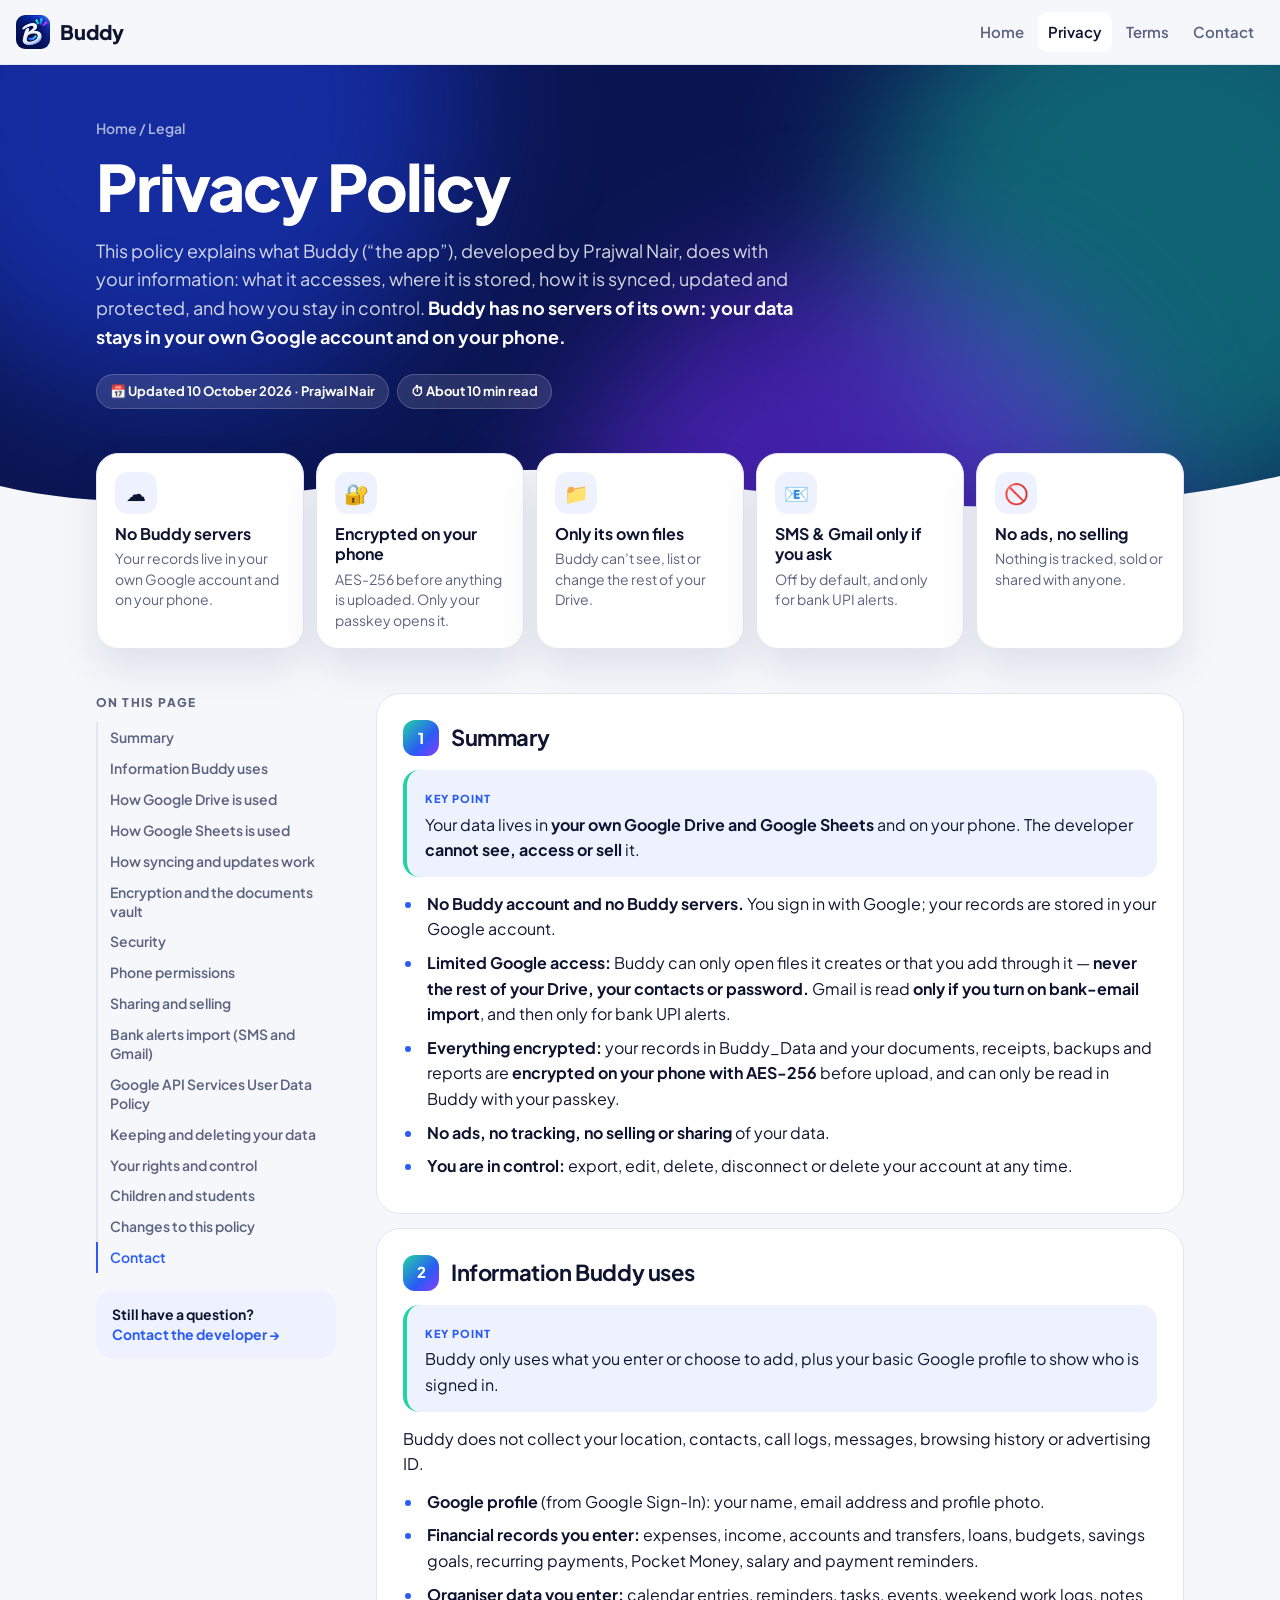
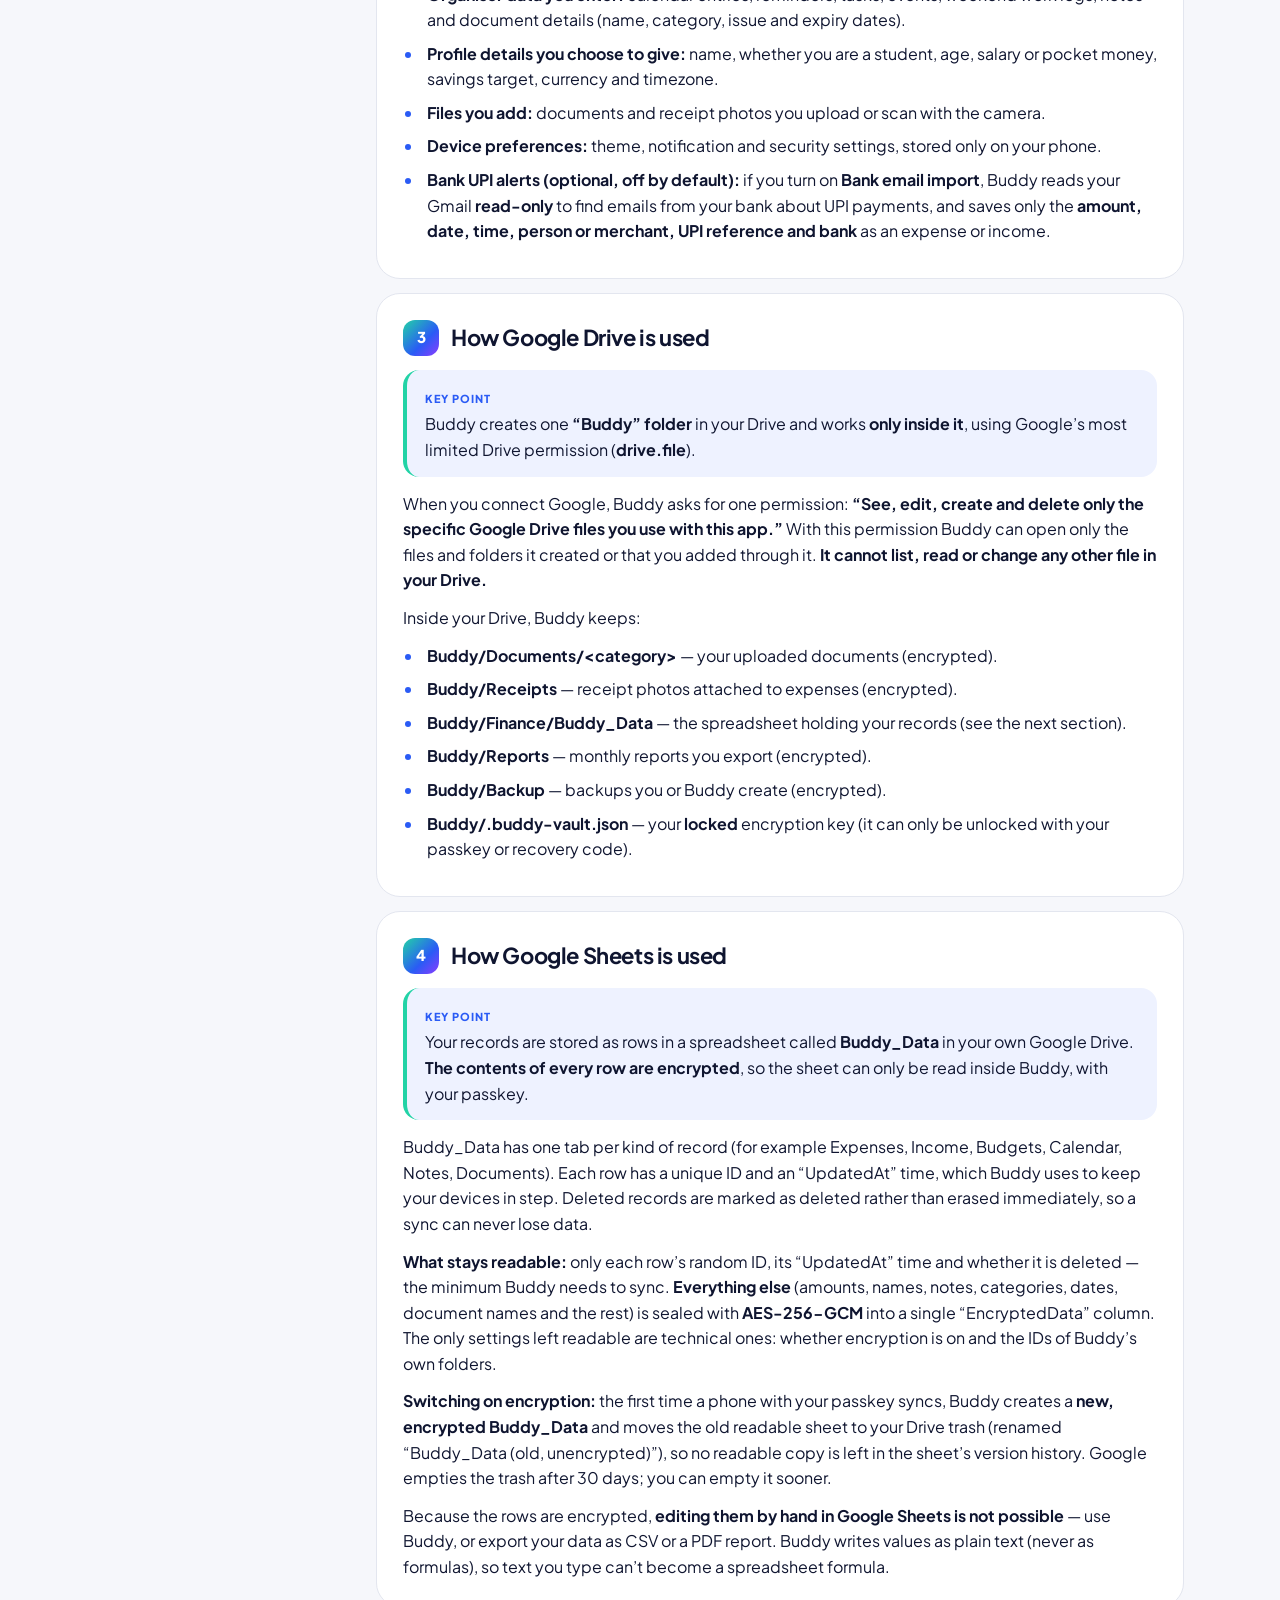
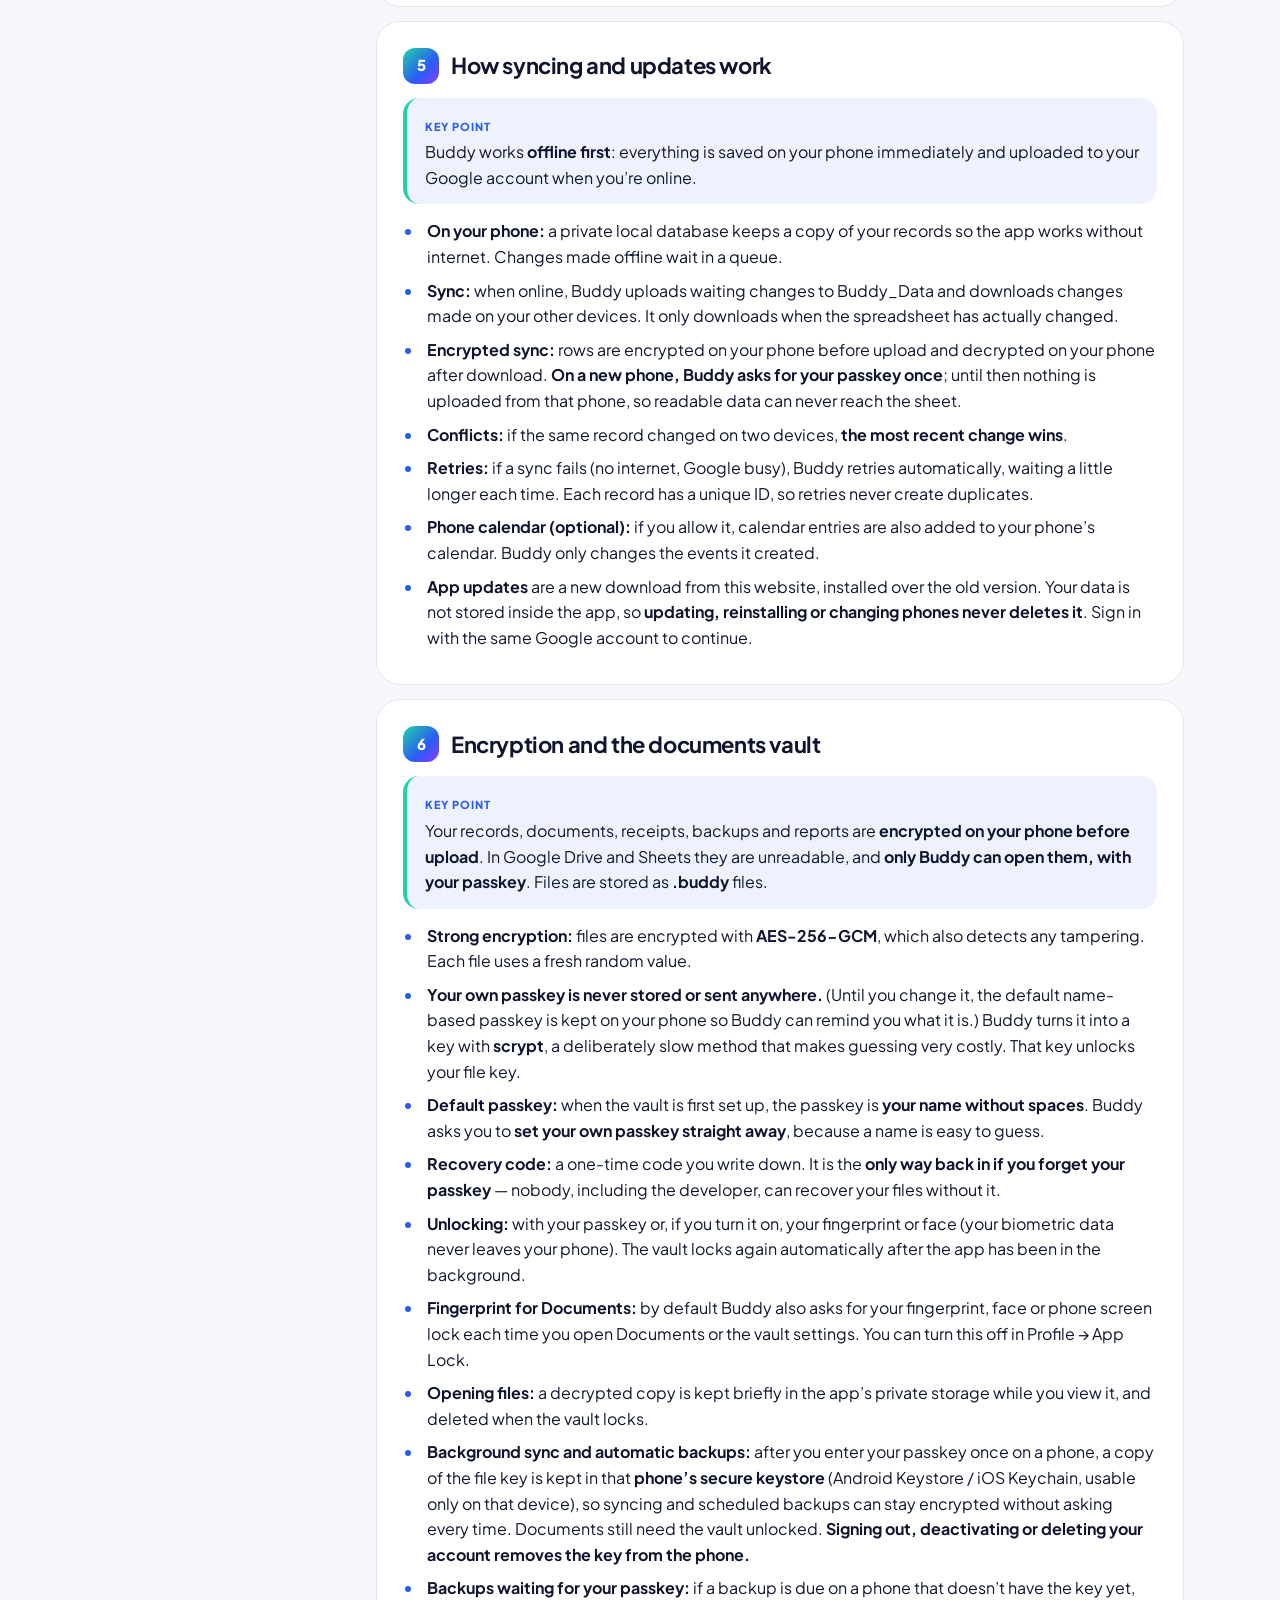
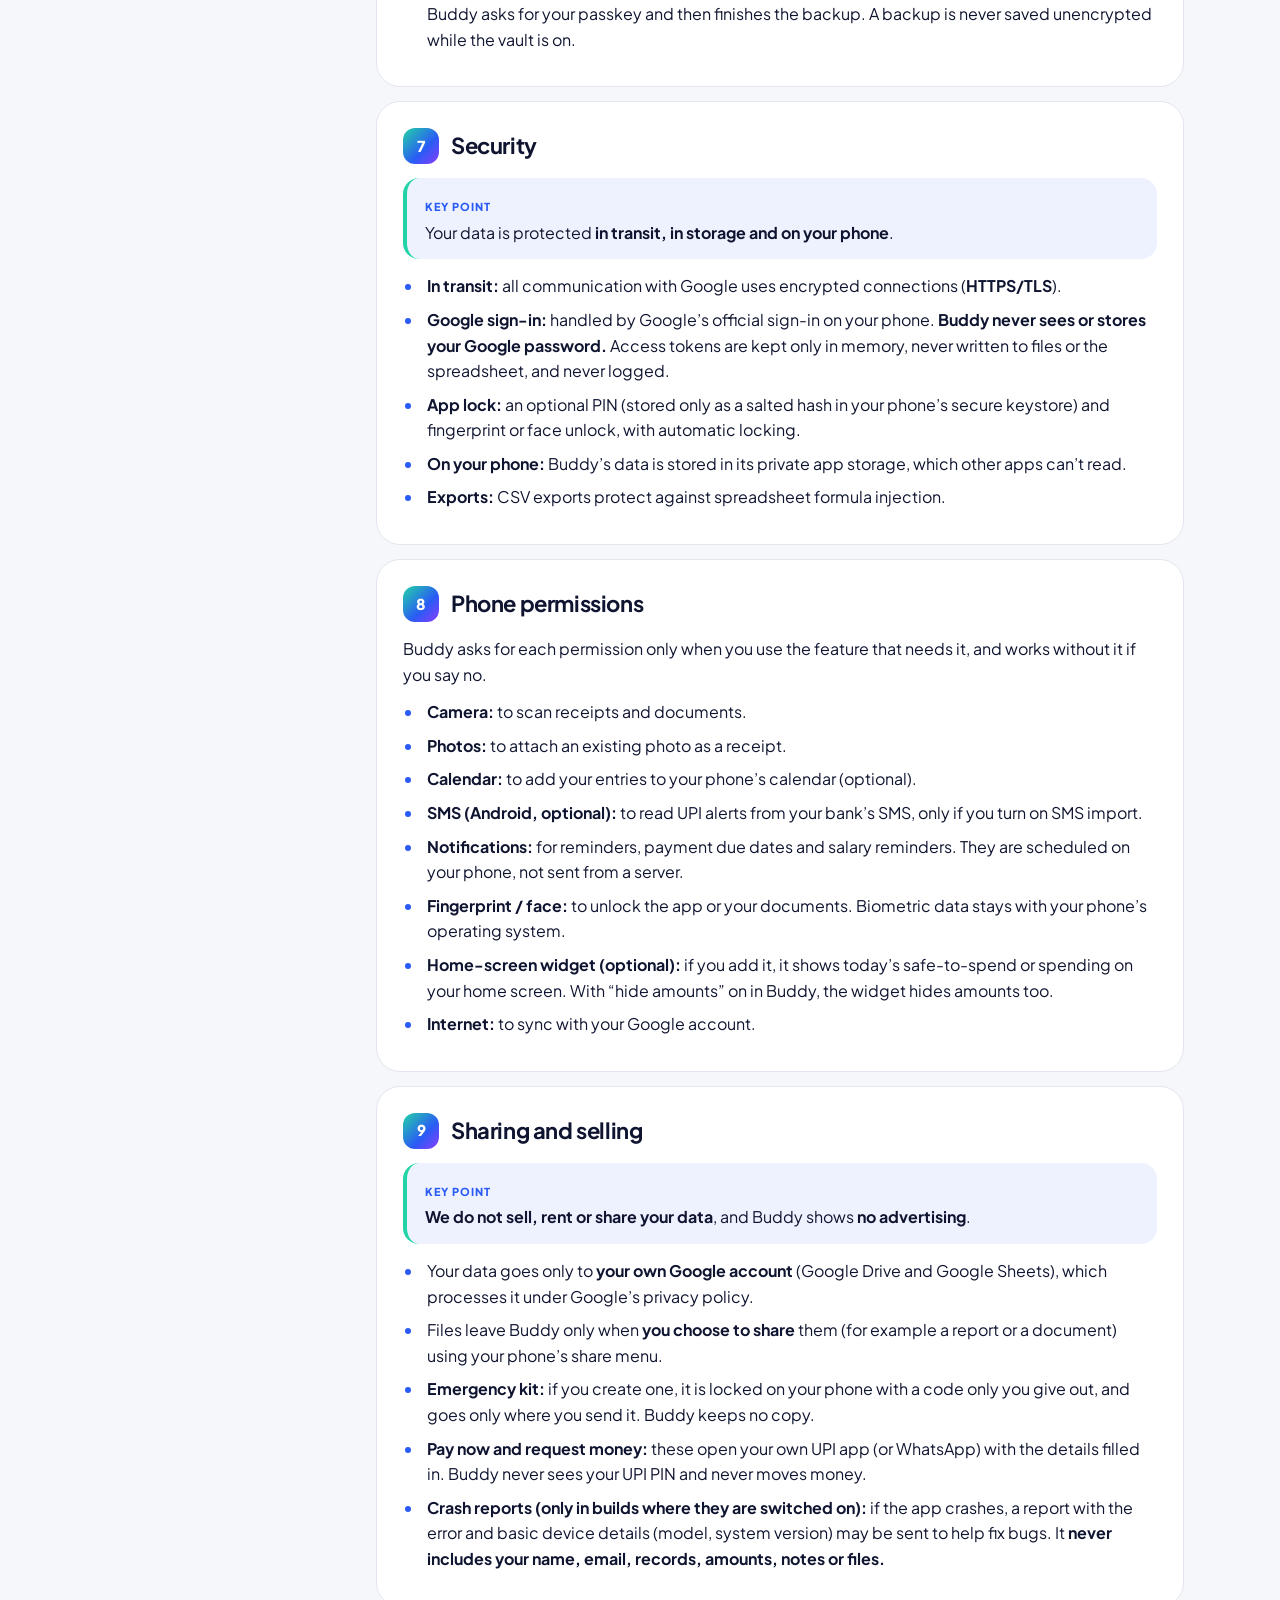
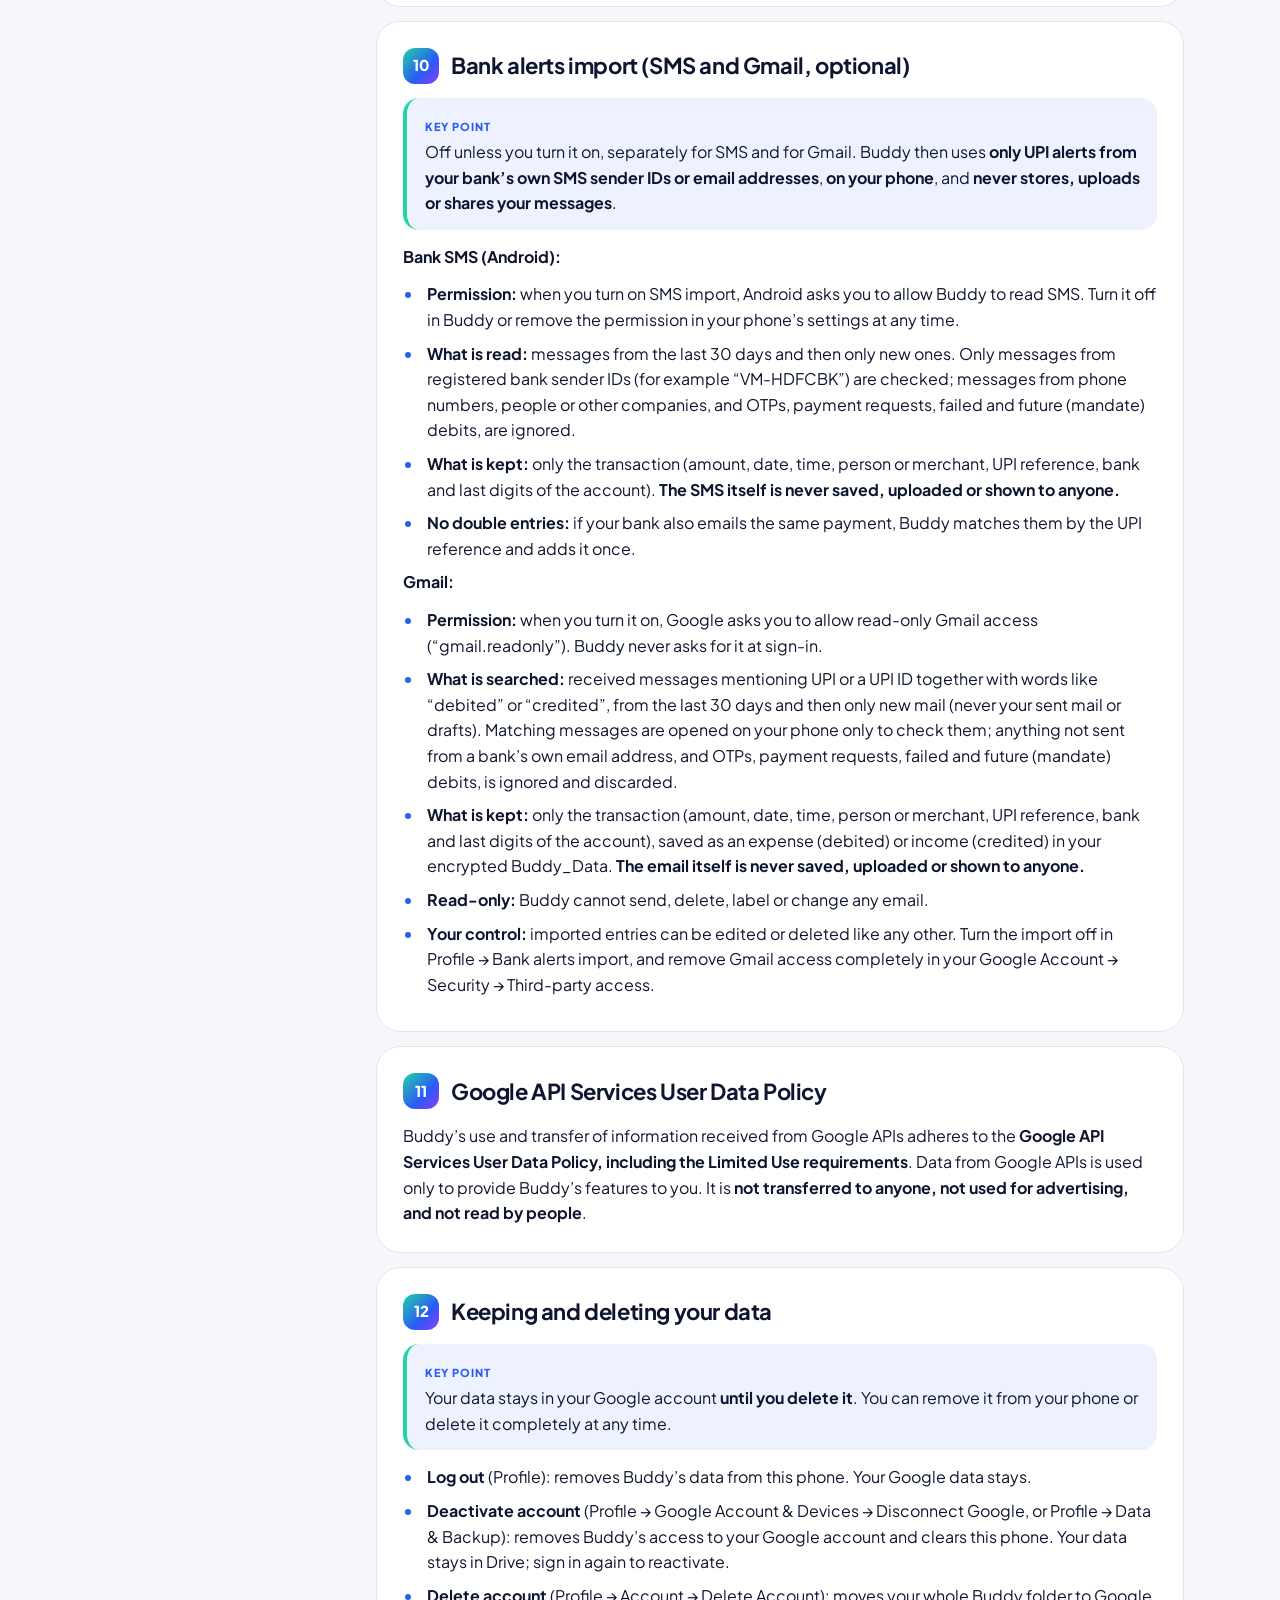
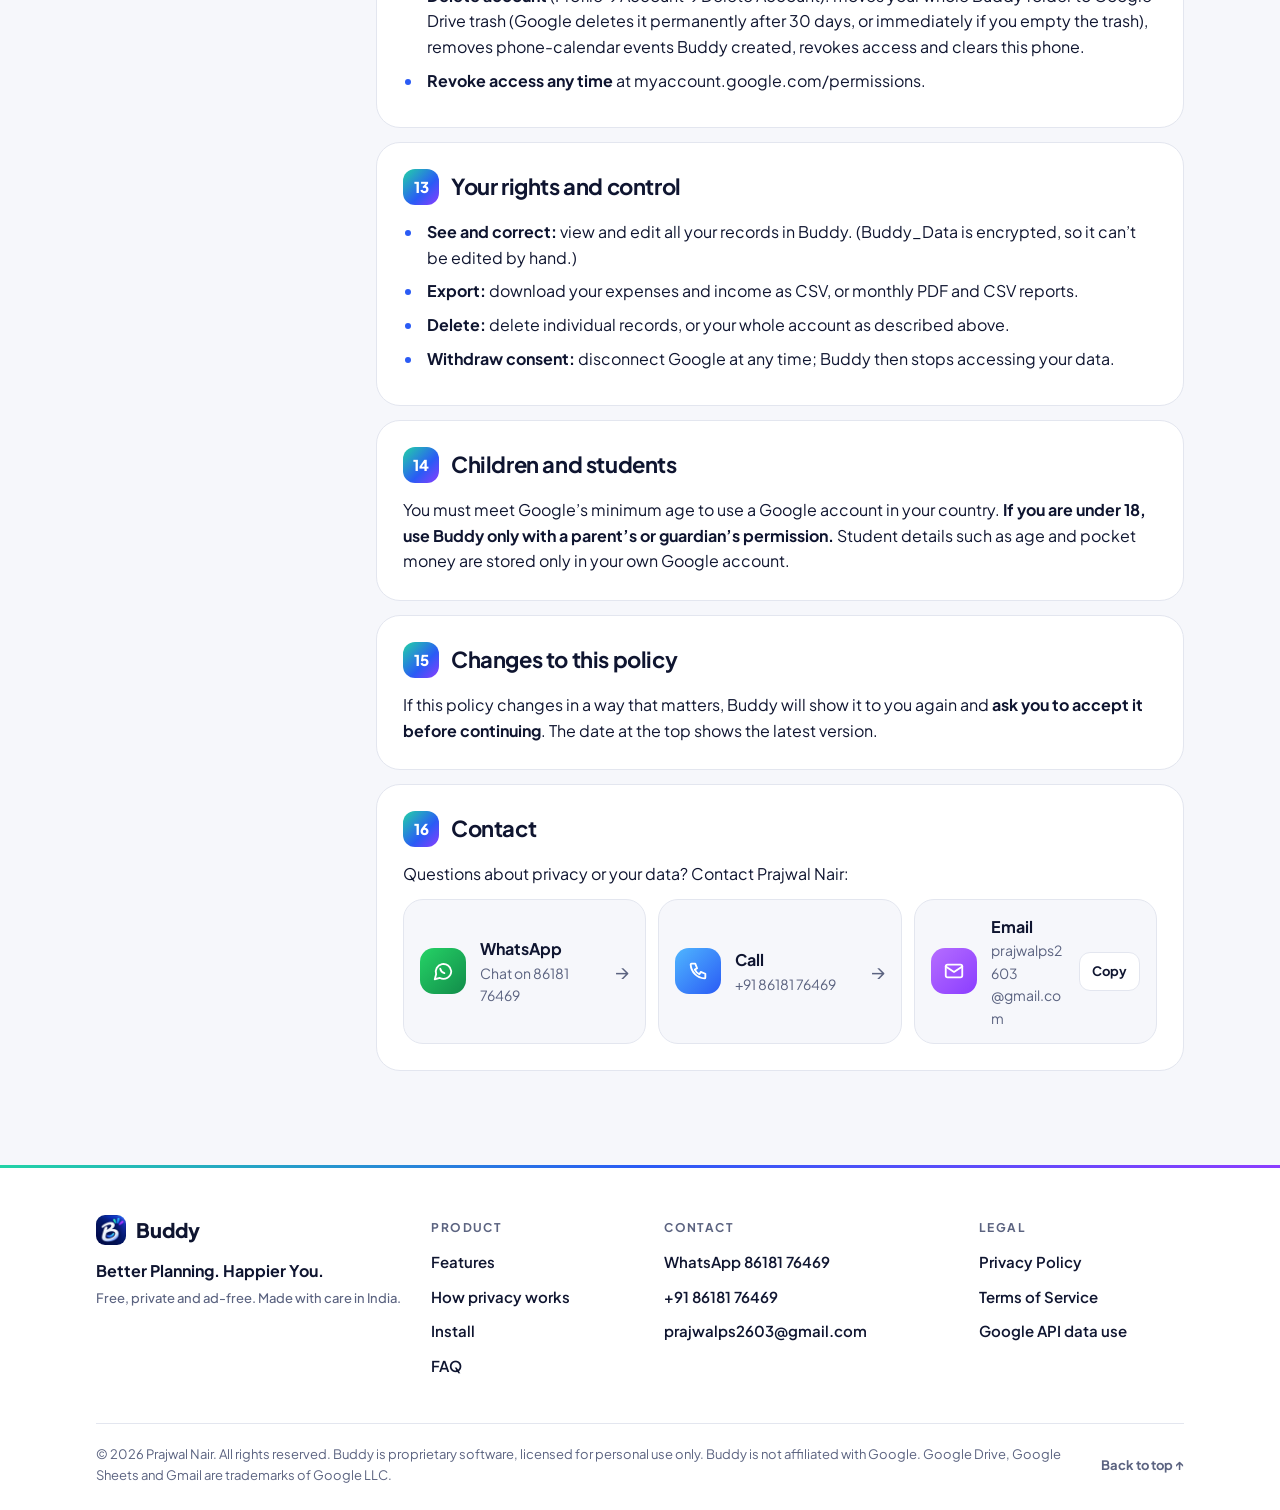
==== commit 59dc9500: "Buddy 1.1.0: new APK, user guide, ownership terms, SMS import in privacy policy - New APK signed wit" ====
--- a/privacy.html
+++ b/privacy.html
@@ -25,15 +25,15 @@
       <p class="crumb"><a href="index.html">Home</a> / Legal</p>
       <h1>Privacy Policy</h1>
       <p class="lead">This policy explains what Buddy (“the app”), developed by Prajwal Nair, does with your information: what it accesses, where it is stored, how it is synced, updated and protected, and how you stay in control. <strong>Buddy has no servers of its own: your data stays in your own Google account and on your phone.</strong></p>
-      <div class="chips"><span>📅 Updated 9 October 2026 · Prajwal Nair</span><span>⏱ About 10 min read</span></div>
+      <div class="chips"><span>📅 Updated 10 October 2026 · Prajwal Nair</span><span>⏱ About 10 min read</span></div>
     </div>
     <svg class="wave" viewBox="0 0 1440 80" preserveAspectRatio="none" aria-hidden="true"><path d="M0 40 C 240 90 480 0 720 30 S 1200 80 1440 30 V80 H0Z"/></svg>
   </section>
-  <div class="wrap glance" aria-label="At a glance"><div><i aria-hidden="true">☁️</i><b>No Buddy servers</b><small>Your records live in your own Google account and on your phone.</small></div><div><i aria-hidden="true">🔐</i><b>Encrypted on your phone</b><small>AES-256 before anything is uploaded. Only your passkey opens it.</small></div><div><i aria-hidden="true">📁</i><b>Only its own files</b><small>Buddy can’t see, list or change the rest of your Drive.</small></div><div><i aria-hidden="true">📧</i><b>Gmail only if you ask</b><small>Off by default. Read-only, and only for bank UPI alerts.</small></div><div><i aria-hidden="true">🚫</i><b>No ads, no selling</b><small>Nothing is tracked, sold or shared with anyone.</small></div></div>
+  <div class="wrap glance" aria-label="At a glance"><div><i aria-hidden="true">☁️</i><b>No Buddy servers</b><small>Your records live in your own Google account and on your phone.</small></div><div><i aria-hidden="true">🔐</i><b>Encrypted on your phone</b><small>AES-256 before anything is uploaded. Only your passkey opens it.</small></div><div><i aria-hidden="true">📁</i><b>Only its own files</b><small>Buddy can’t see, list or change the rest of your Drive.</small></div><div><i aria-hidden="true">📧</i><b>SMS & Gmail only if you ask</b><small>Off by default, and only for bank UPI alerts.</small></div><div><i aria-hidden="true">🚫</i><b>No ads, no selling</b><small>Nothing is tracked, sold or shared with anyone.</small></div></div>
   <div class="wrap legal">
     <aside class="side" aria-label="On this page">
       <p>On this page</p>
-      <ol class="toc"><li><a href="#s1">Summary</a></li><li><a href="#s2">Information Buddy uses</a></li><li><a href="#s3">How Google Drive is used</a></li><li><a href="#s4">How Google Sheets is used</a></li><li><a href="#s5">How syncing and updates work</a></li><li><a href="#s6">Encryption and the documents vault</a></li><li><a href="#s7">Security</a></li><li><a href="#s8">Phone permissions</a></li><li><a href="#s9">Sharing and selling</a></li><li><a href="#s10">Bank email import (Gmail, optional)</a></li><li><a href="#s11">Google API Services User Data Policy</a></li><li><a href="#s12">Keeping and deleting your data</a></li><li><a href="#s13">Your rights and control</a></li><li><a href="#s14">Children and students</a></li><li><a href="#s15">Changes to this policy</a></li><li><a href="#s16">Contact</a></li></ol>
+      <ol class="toc"><li><a href="#s1">Summary</a></li><li><a href="#s2">Information Buddy uses</a></li><li><a href="#s3">How Google Drive is used</a></li><li><a href="#s4">How Google Sheets is used</a></li><li><a href="#s5">How syncing and updates work</a></li><li><a href="#s6">Encryption and the documents vault</a></li><li><a href="#s7">Security</a></li><li><a href="#s8">Phone permissions</a></li><li><a href="#s9">Sharing and selling</a></li><li><a href="#s10">Bank alerts import (SMS and Gmail)</a></li><li><a href="#s11">Google API Services User Data Policy</a></li><li><a href="#s12">Keeping and deleting your data</a></li><li><a href="#s13">Your rights and control</a></li><li><a href="#s14">Children and students</a></li><li><a href="#s15">Changes to this policy</a></li><li><a href="#s16">Contact</a></li></ol>
       <a class="side-cta" href="#s16">Still have a question?<br><span>Contact the developer →</span></a>
     </aside>
     <div class="doc">
@@ -69,13 +69,13 @@
     <h2><span class="num">5</span>How syncing and updates work</h2>
     <div class="key"><span>Key point</span><p>Buddy works <strong>offline first</strong>: everything is saved on your phone immediately and uploaded to your Google account when you’re online.</p></div>
     
-    <ul><li><strong>On your phone:</strong> a private local database keeps a copy of your records so the app works without internet. Changes made offline wait in a queue.</li><li><strong>Sync:</strong> when online, Buddy uploads waiting changes to Buddy_Data and downloads changes made on your other devices. It only downloads when the spreadsheet has actually changed.</li><li><strong>Encrypted sync:</strong> rows are encrypted on your phone before upload and decrypted on your phone after download. <strong>On a new phone, Buddy asks for your passkey once</strong>; until then nothing is uploaded from that phone, so readable data can never reach the sheet.</li><li><strong>Conflicts:</strong> if the same record changed on two devices, <strong>the most recent change wins</strong>.</li><li><strong>Retries:</strong> if a sync fails (no internet, Google busy), Buddy retries automatically, waiting a little longer each time. Each record has a unique ID, so retries never create duplicates.</li><li><strong>Phone calendar (optional):</strong> if you allow it, calendar entries are also added to your phone’s calendar. Buddy only changes the events it created.</li><li><strong>App updates</strong> are delivered through Google Play. Your data is not stored inside the app, so <strong>updating, reinstalling or changing phones never deletes it</strong>. Sign in with the same Google account to continue.</li></ul>
+    <ul><li><strong>On your phone:</strong> a private local database keeps a copy of your records so the app works without internet. Changes made offline wait in a queue.</li><li><strong>Sync:</strong> when online, Buddy uploads waiting changes to Buddy_Data and downloads changes made on your other devices. It only downloads when the spreadsheet has actually changed.</li><li><strong>Encrypted sync:</strong> rows are encrypted on your phone before upload and decrypted on your phone after download. <strong>On a new phone, Buddy asks for your passkey once</strong>; until then nothing is uploaded from that phone, so readable data can never reach the sheet.</li><li><strong>Conflicts:</strong> if the same record changed on two devices, <strong>the most recent change wins</strong>.</li><li><strong>Retries:</strong> if a sync fails (no internet, Google busy), Buddy retries automatically, waiting a little longer each time. Each record has a unique ID, so retries never create duplicates.</li><li><strong>Phone calendar (optional):</strong> if you allow it, calendar entries are also added to your phone’s calendar. Buddy only changes the events it created.</li><li><strong>App updates</strong> are a new download from this website, installed over the old version. Your data is not stored inside the app, so <strong>updating, reinstalling or changing phones never deletes it</strong>. Sign in with the same Google account to continue.</li></ul>
   </section>
   <section class="card" id="s6">
     <h2><span class="num">6</span>Encryption and the documents vault</h2>
     <div class="key"><span>Key point</span><p>Your records, documents, receipts, backups and reports are <strong>encrypted on your phone before upload</strong>. In Google Drive and Sheets they are unreadable, and <strong>only Buddy can open them, with your passkey</strong>. Files are stored as <strong>.buddy</strong> files.</p></div>
     
-    <ul><li><strong>Strong encryption:</strong> files are encrypted with <strong>AES-256-GCM</strong>, which also detects any tampering. Each file uses a fresh random value.</li><li><strong>Your passkey is never stored or sent anywhere.</strong> Buddy turns it into a key with <strong>scrypt</strong>, a deliberately slow method that makes guessing very costly. That key unlocks your file key.</li><li><strong>Default passkey:</strong> when the vault is first set up, the passkey is <strong>your name without spaces</strong>. Buddy asks you to <strong>set your own passkey straight away</strong>, because a name is easy to guess.</li><li><strong>Recovery code:</strong> a one-time code you write down. It is the <strong>only way back in if you forget your passkey</strong> — nobody, including the developer, can recover your files without it.</li><li><strong>Unlocking:</strong> with your passkey or, if you turn it on, your fingerprint or face (your biometric data never leaves your phone). The vault locks again automatically after the app has been in the background.</li><li><strong>Opening files:</strong> a decrypted copy is kept briefly in the app’s private storage while you view it, and deleted when the vault locks.</li><li><strong>Background sync and automatic backups:</strong> after you enter your passkey once on a phone, a copy of the file key is kept in that <strong>phone’s secure keystore</strong> (Android Keystore / iOS Keychain, usable only on that device), so syncing and scheduled backups can stay encrypted without asking every time. Documents still need the vault unlocked. <strong>Signing out, deactivating or deleting your account removes the key from the phone.</strong></li><li><strong>Backups waiting for your passkey:</strong> if a backup is due on a phone that doesn’t have the key yet, Buddy asks for your passkey and then finishes the backup. A backup is never saved unencrypted while the vault is on.</li></ul>
+    <ul><li><strong>Strong encryption:</strong> files are encrypted with <strong>AES-256-GCM</strong>, which also detects any tampering. Each file uses a fresh random value.</li><li><strong>Your own passkey is never stored or sent anywhere.</strong> (Until you change it, the default name-based passkey is kept on your phone so Buddy can remind you what it is.) Buddy turns it into a key with <strong>scrypt</strong>, a deliberately slow method that makes guessing very costly. That key unlocks your file key.</li><li><strong>Default passkey:</strong> when the vault is first set up, the passkey is <strong>your name without spaces</strong>. Buddy asks you to <strong>set your own passkey straight away</strong>, because a name is easy to guess.</li><li><strong>Recovery code:</strong> a one-time code you write down. It is the <strong>only way back in if you forget your passkey</strong> — nobody, including the developer, can recover your files without it.</li><li><strong>Unlocking:</strong> with your passkey or, if you turn it on, your fingerprint or face (your biometric data never leaves your phone). The vault locks again automatically after the app has been in the background.</li><li><strong>Fingerprint for Documents:</strong> by default Buddy also asks for your fingerprint, face or phone screen lock each time you open Documents or the vault settings. You can turn this off in Profile → App Lock.</li><li><strong>Opening files:</strong> a decrypted copy is kept briefly in the app’s private storage while you view it, and deleted when the vault locks.</li><li><strong>Background sync and automatic backups:</strong> after you enter your passkey once on a phone, a copy of the file key is kept in that <strong>phone’s secure keystore</strong> (Android Keystore / iOS Keychain, usable only on that device), so syncing and scheduled backups can stay encrypted without asking every time. Documents still need the vault unlocked. <strong>Signing out, deactivating or deleting your account removes the key from the phone.</strong></li><li><strong>Backups waiting for your passkey:</strong> if a backup is due on a phone that doesn’t have the key yet, Buddy asks for your passkey and then finishes the backup. A backup is never saved unencrypted while the vault is on.</li></ul>
   </section>
   <section class="card" id="s7">
     <h2><span class="num">7</span>Security</h2>
@@ -87,19 +87,22 @@
     <h2><span class="num">8</span>Phone permissions</h2>
     
     <p>Buddy asks for each permission only when you use the feature that needs it, and works without it if you say no.</p>
-    <ul><li><strong>Camera:</strong> to scan receipts and documents.</li><li><strong>Photos:</strong> to attach an existing photo as a receipt.</li><li><strong>Calendar:</strong> to add your entries to your phone’s calendar (optional).</li><li><strong>Notifications:</strong> for reminders, payment due dates and salary reminders. They are scheduled on your phone, not sent from a server.</li><li><strong>Fingerprint / face:</strong> to unlock the app or your documents. Biometric data stays with your phone’s operating system.</li><li><strong>Internet:</strong> to sync with your Google account.</li></ul>
+    <ul><li><strong>Camera:</strong> to scan receipts and documents.</li><li><strong>Photos:</strong> to attach an existing photo as a receipt.</li><li><strong>Calendar:</strong> to add your entries to your phone’s calendar (optional).</li><li><strong>SMS (Android, optional):</strong> to read UPI alerts from your bank’s SMS, only if you turn on SMS import.</li><li><strong>Notifications:</strong> for reminders, payment due dates and salary reminders. They are scheduled on your phone, not sent from a server.</li><li><strong>Fingerprint / face:</strong> to unlock the app or your documents. Biometric data stays with your phone’s operating system.</li><li><strong>Home-screen widget (optional):</strong> if you add it, it shows today’s safe-to-spend or spending on your home screen. With “hide amounts” on in Buddy, the widget hides amounts too.</li><li><strong>Internet:</strong> to sync with your Google account.</li></ul>
   </section>
   <section class="card" id="s9">
     <h2><span class="num">9</span>Sharing and selling</h2>
     <div class="key"><span>Key point</span><p><strong>We do not sell, rent or share your data</strong>, and Buddy shows <strong>no advertising</strong>.</p></div>
     
-    <ul><li>Your data goes only to <strong>your own Google account</strong> (Google Drive and Google Sheets), which processes it under Google’s privacy policy.</li><li>Files leave Buddy only when <strong>you choose to share</strong> them (for example a report or a document) using your phone’s share menu.</li><li><strong>Crash reports (only in builds where they are switched on):</strong> if the app crashes, a report with the error and basic device details (model, system version) may be sent to help fix bugs. It <strong>never includes your name, email, records, amounts, notes or files.</strong></li></ul>
+    <ul><li>Your data goes only to <strong>your own Google account</strong> (Google Drive and Google Sheets), which processes it under Google’s privacy policy.</li><li>Files leave Buddy only when <strong>you choose to share</strong> them (for example a report or a document) using your phone’s share menu.</li><li><strong>Emergency kit:</strong> if you create one, it is locked on your phone with a code only you give out, and goes only where you send it. Buddy keeps no copy.</li><li><strong>Pay now and request money:</strong> these open your own UPI app (or WhatsApp) with the details filled in. Buddy never sees your UPI PIN and never moves money.</li><li><strong>Crash reports (only in builds where they are switched on):</strong> if the app crashes, a report with the error and basic device details (model, system version) may be sent to help fix bugs. It <strong>never includes your name, email, records, amounts, notes or files.</strong></li></ul>
   </section>
   <section class="card" id="s10">
-    <h2><span class="num">10</span>Bank email import (Gmail, optional)</h2>
-    <div class="key"><span>Key point</span><p>Off unless you turn it on. Buddy then reads <strong>only bank UPI alerts</strong>, <strong>on your phone</strong>, with <strong>read-only</strong> access, and <strong>never stores or shares your emails</strong>.</p></div>
+    <h2><span class="num">10</span>Bank alerts import (SMS and Gmail, optional)</h2>
+    <div class="key"><span>Key point</span><p>Off unless you turn it on, separately for SMS and for Gmail. Buddy then uses <strong>only UPI alerts from your bank’s own SMS sender IDs or email addresses</strong>, <strong>on your phone</strong>, and <strong>never stores, uploads or shares your messages</strong>.</p></div>
+    <p><strong>Bank SMS (Android):</strong></p>
+    <ul><li><strong>Permission:</strong> when you turn on SMS import, Android asks you to allow Buddy to read SMS. Turn it off in Buddy or remove the permission in your phone’s settings at any time.</li><li><strong>What is read:</strong> messages from the last 30 days and then only new ones. Only messages from registered bank sender IDs (for example “VM-HDFCBK”) are checked; messages from phone numbers, people or other companies, and OTPs, payment requests, failed and future (mandate) debits, are ignored.</li><li><strong>What is kept:</strong> only the transaction (amount, date, time, person or merchant, UPI reference, bank and last digits of the account). <strong>The SMS itself is never saved, uploaded or shown to anyone.</strong></li><li><strong>No double entries:</strong> if your bank also emails the same payment, Buddy matches them by the UPI reference and adds it once.</li></ul>
+    <p><strong>Gmail:</strong></p>
     
-    <ul><li><strong>Permission:</strong> when you turn it on, Google asks you to allow read-only Gmail access (“gmail.readonly”). Buddy never asks for it at sign-in.</li><li><strong>What is searched:</strong> messages mentioning UPI or a UPI ID together with words like “debited” or “credited”, from the last 30 days and then only new mail. OTPs, payment requests, failed and future (mandate) debits are ignored.</li><li><strong>What is kept:</strong> only the transaction (amount, date, time, person or merchant, UPI reference, bank and last digits of the account), saved as an expense (debited) or income (credited) in your encrypted Buddy_Data. <strong>The email itself is never saved, uploaded or shown to anyone.</strong></li><li><strong>Read-only:</strong> Buddy cannot send, delete, label or change any email.</li><li><strong>Your control:</strong> imported entries can be edited or deleted like any other. Turn the import off in Profile → Bank email import, and remove Gmail access completely in your Google Account → Security → Third-party access.</li></ul>
+    <ul><li><strong>Permission:</strong> when you turn it on, Google asks you to allow read-only Gmail access (“gmail.readonly”). Buddy never asks for it at sign-in.</li><li><strong>What is searched:</strong> received messages mentioning UPI or a UPI ID together with words like “debited” or “credited”, from the last 30 days and then only new mail (never your sent mail or drafts). Matching messages are opened on your phone only to check them; anything not sent from a bank’s own email address, and OTPs, payment requests, failed and future (mandate) debits, is ignored and discarded.</li><li><strong>What is kept:</strong> only the transaction (amount, date, time, person or merchant, UPI reference, bank and last digits of the account), saved as an expense (debited) or income (credited) in your encrypted Buddy_Data. <strong>The email itself is never saved, uploaded or shown to anyone.</strong></li><li><strong>Read-only:</strong> Buddy cannot send, delete, label or change any email.</li><li><strong>Your control:</strong> imported entries can be edited or deleted like any other. Turn the import off in Profile → Bank alerts import, and remove Gmail access completely in your Google Account → Security → Third-party access.</li></ul>
   </section>
   <section class="card" id="s11">
     <h2><span class="num">11</span>Google API Services User Data Policy</h2>
@@ -111,13 +114,13 @@
     <h2><span class="num">12</span>Keeping and deleting your data</h2>
     <div class="key"><span>Key point</span><p>Your data stays in your Google account <strong>until you delete it</strong>. You can remove it from your phone or delete it completely at any time.</p></div>
     
-    <ul><li><strong>Log out</strong> (Profile): removes Buddy’s data from this phone. Your Google data stays.</li><li><strong>Deactivate account</strong> (Profile → Data &amp; Backup): removes Buddy’s access to your Google account and clears this phone. Your data stays in Drive; sign in again to reactivate.</li><li><strong>Delete account</strong> (Profile → Data &amp; Backup): moves your whole Buddy folder to Google Drive trash (Google deletes it permanently after 30 days, or immediately if you empty the trash), removes phone-calendar events Buddy created, revokes access and clears this phone.</li><li><strong>Revoke access any time</strong> at myaccount.google.com/permissions.</li></ul>
+    <ul><li><strong>Log out</strong> (Profile): removes Buddy’s data from this phone. Your Google data stays.</li><li><strong>Deactivate account</strong> (Profile → Google Account &amp; Devices → Disconnect Google, or Profile → Data &amp; Backup): removes Buddy’s access to your Google account and clears this phone. Your data stays in Drive; sign in again to reactivate.</li><li><strong>Delete account</strong> (Profile → Account → Delete Account): moves your whole Buddy folder to Google Drive trash (Google deletes it permanently after 30 days, or immediately if you empty the trash), removes phone-calendar events Buddy created, revokes access and clears this phone.</li><li><strong>Revoke access any time</strong> at myaccount.google.com/permissions.</li></ul>
   </section>
   <section class="card" id="s13">
     <h2><span class="num">13</span>Your rights and control</h2>
     
     
-    <ul><li><strong>See and correct:</strong> view and edit all your records in Buddy or directly in Buddy_Data.</li><li><strong>Export:</strong> download your expenses and income as CSV, or monthly PDF and CSV reports.</li><li><strong>Delete:</strong> delete individual records, or your whole account as described above.</li><li><strong>Withdraw consent:</strong> disconnect Google at any time; Buddy then stops accessing your data.</li></ul>
+    <ul><li><strong>See and correct:</strong> view and edit all your records in Buddy. (Buddy_Data is encrypted, so it can’t be edited by hand.)</li><li><strong>Export:</strong> download your expenses and income as CSV, or monthly PDF and CSV reports.</li><li><strong>Delete:</strong> delete individual records, or your whole account as described above.</li><li><strong>Withdraw consent:</strong> disconnect Google at any time; Buddy then stops accessing your data.</li></ul>
   </section>
   <section class="card" id="s14">
     <h2><span class="num">14</span>Children and students</h2>
@@ -166,7 +169,7 @@
       </div>
     </div>
     <div class="foot-bottom">
-      <p>© 2026 Prajwal Nair. Buddy is not affiliated with Google. Google Drive, Google Sheets and Gmail are trademarks of Google LLC.</p>
+      <p>© 2026 Prajwal Nair. All rights reserved. Buddy is proprietary software, licensed for personal use only. Buddy is not affiliated with Google. Google Drive, Google Sheets and Gmail are trademarks of Google LLC.</p>
       <a href="#top">Back to top ↑</a>
     </div>
   </div>
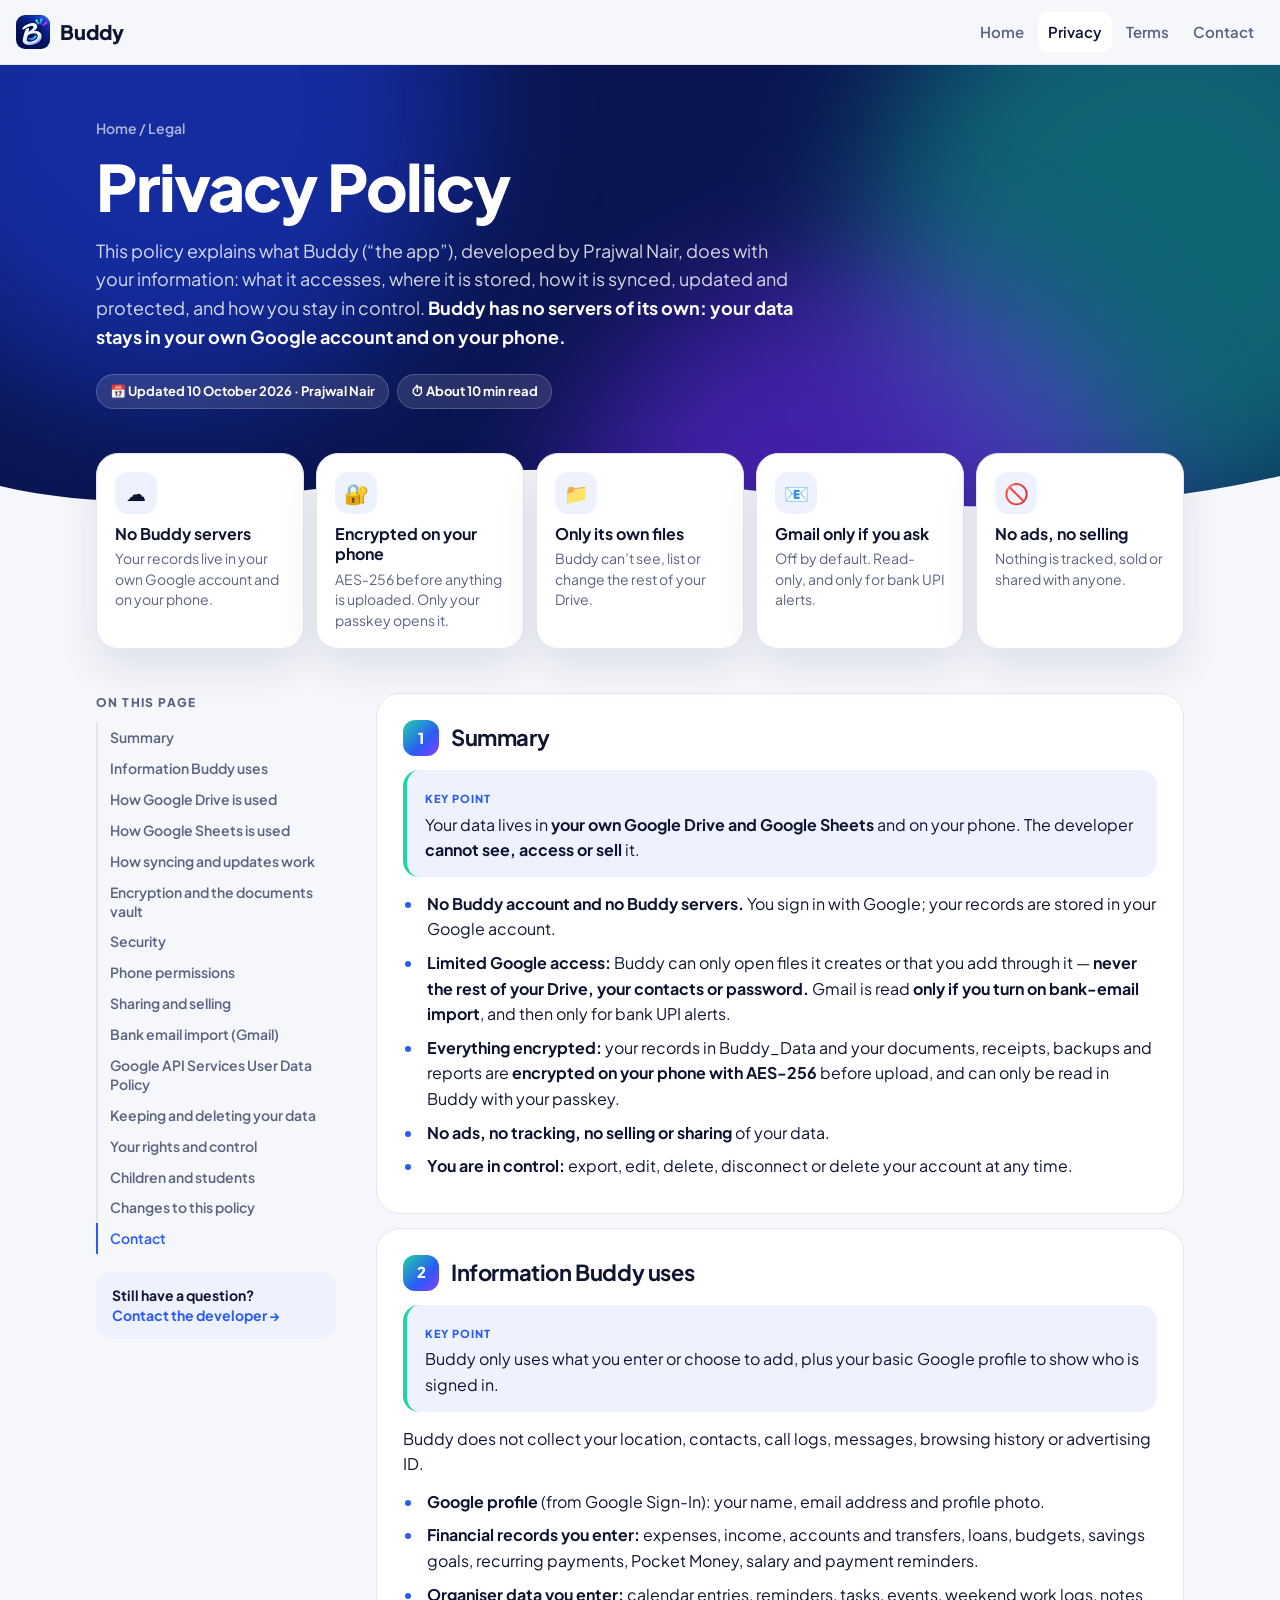
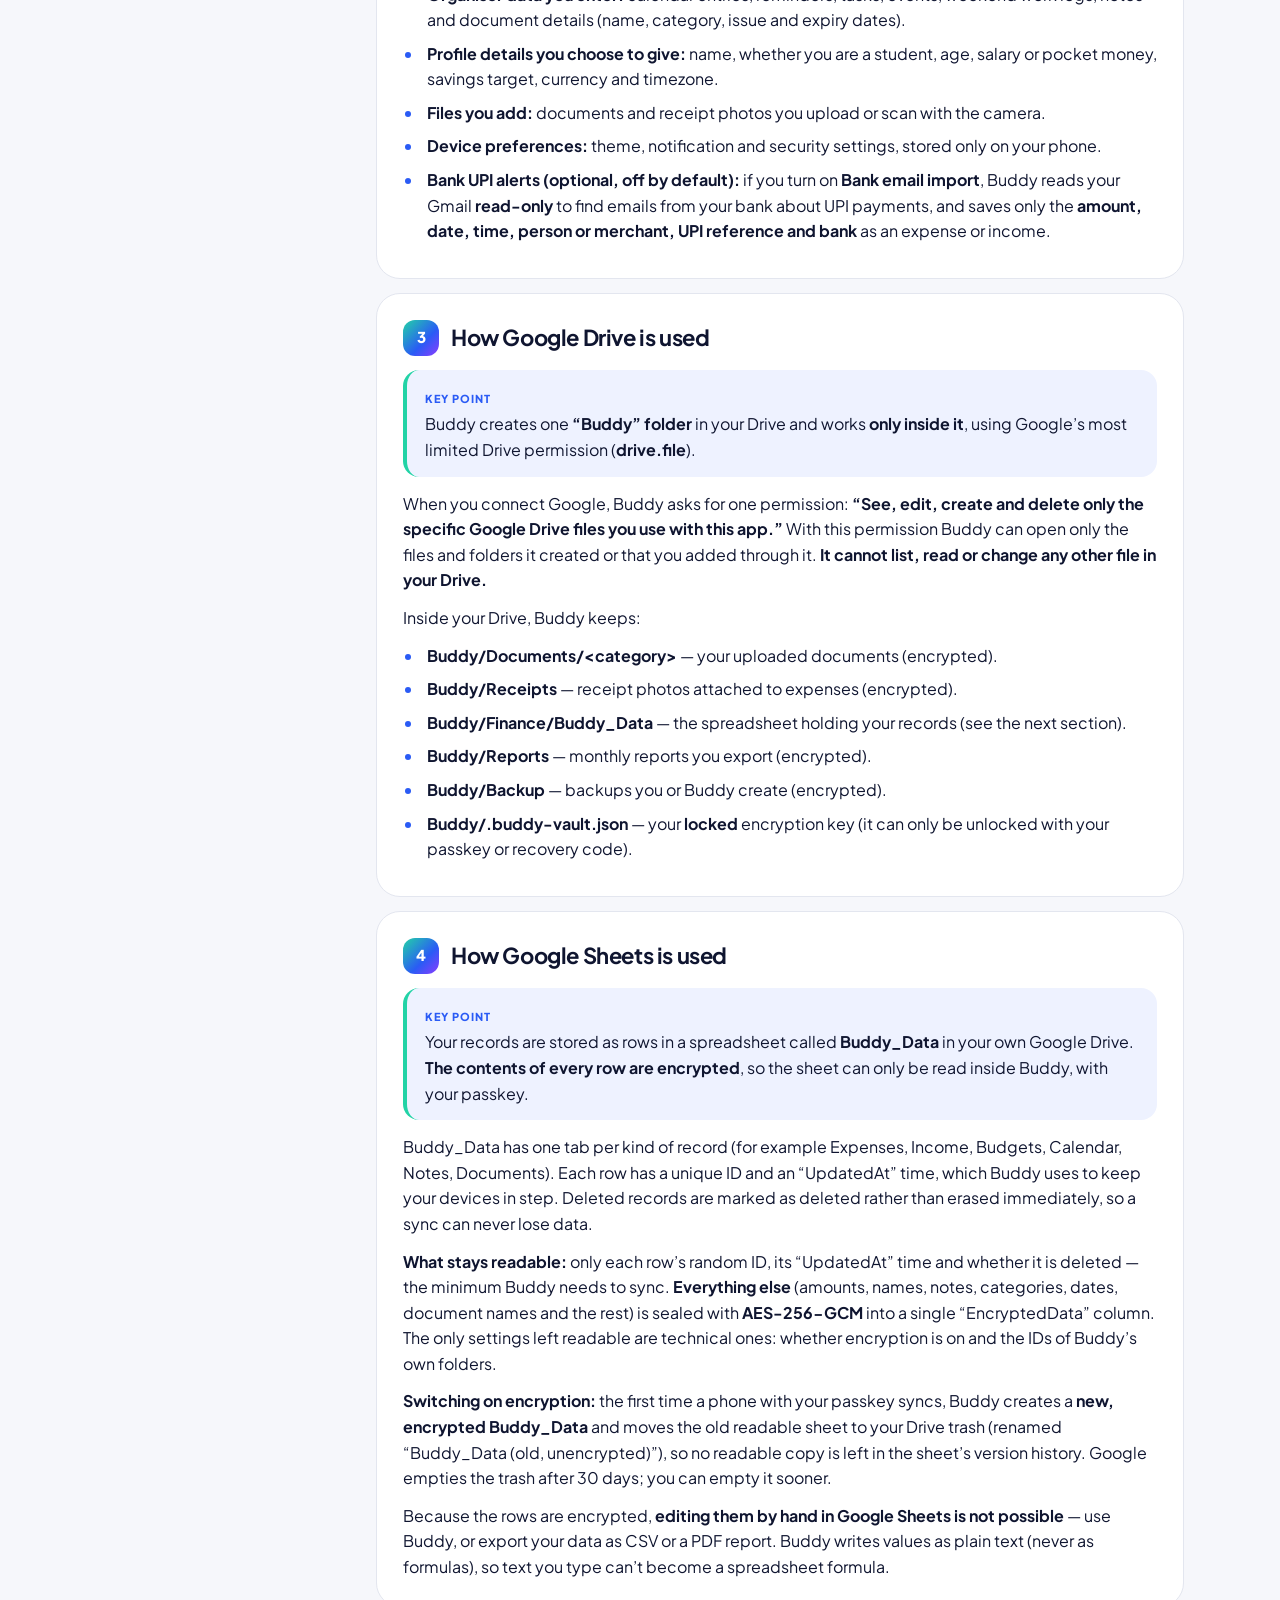
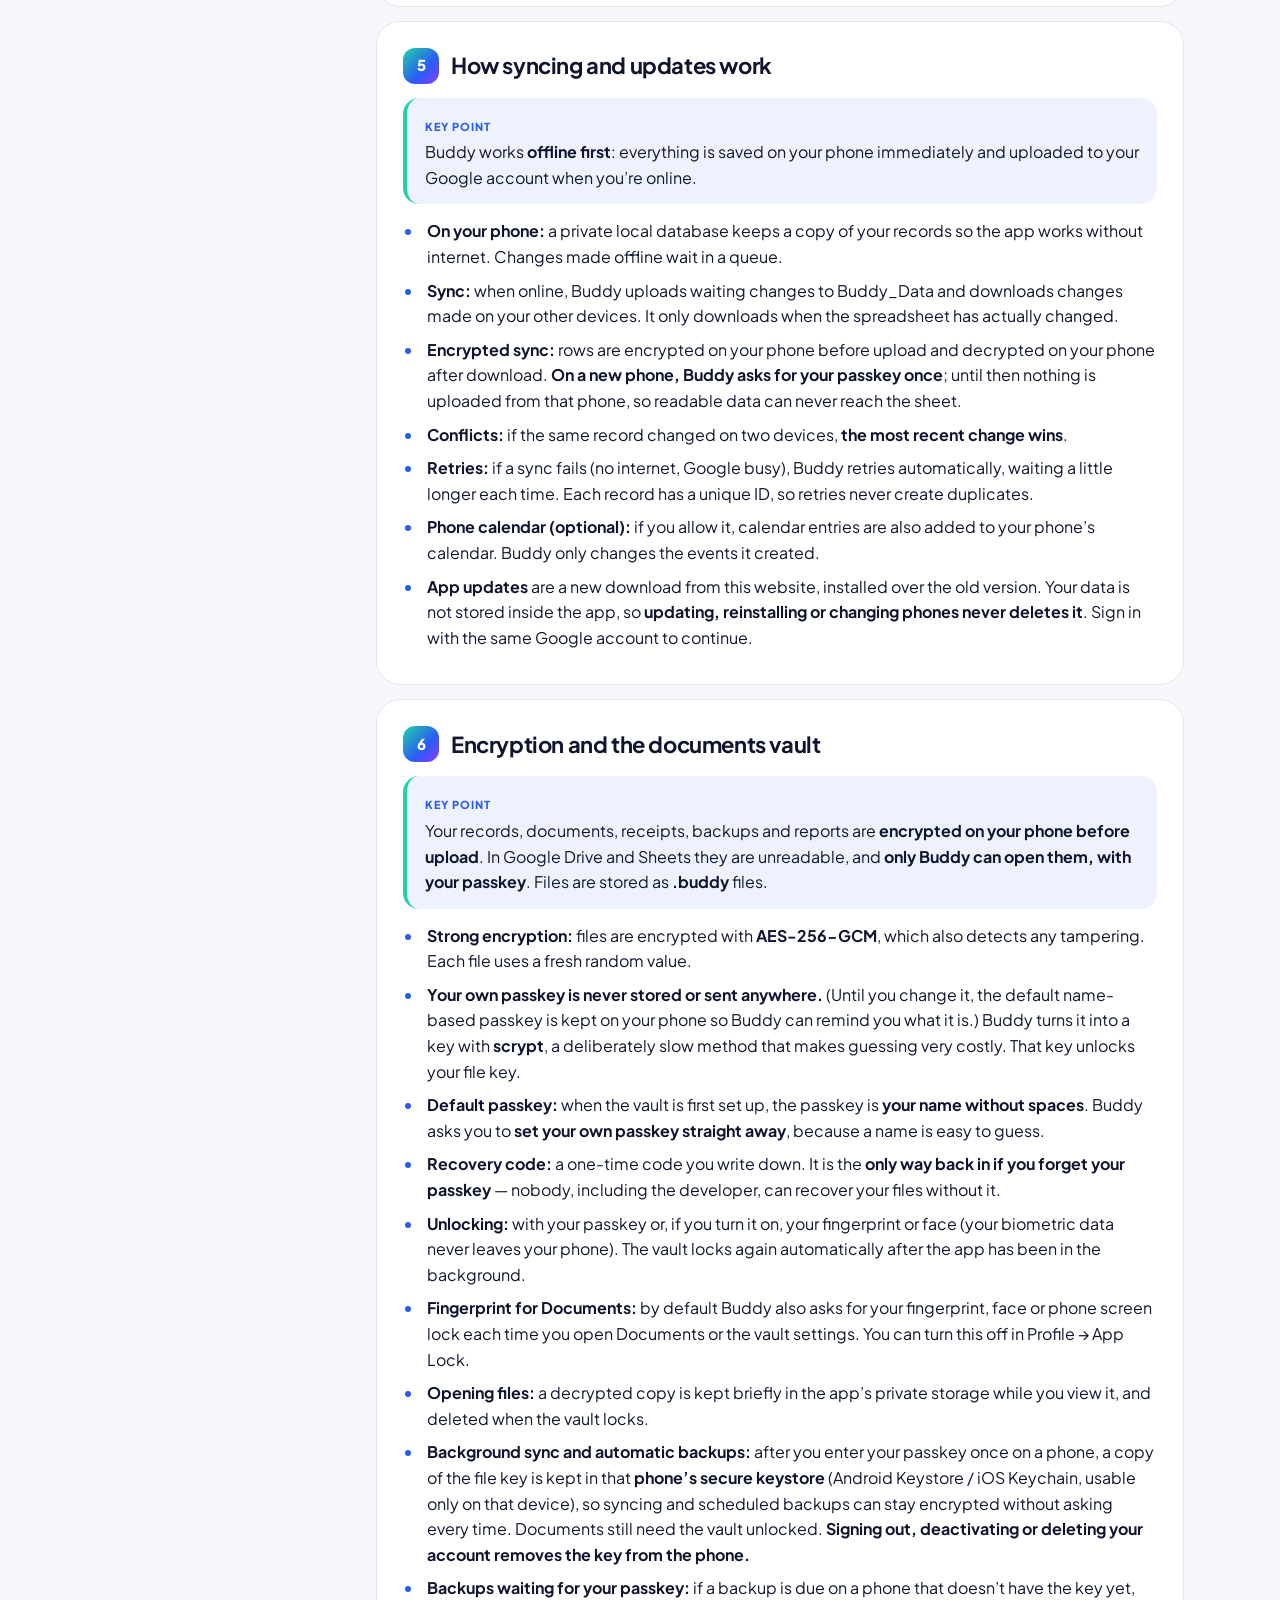
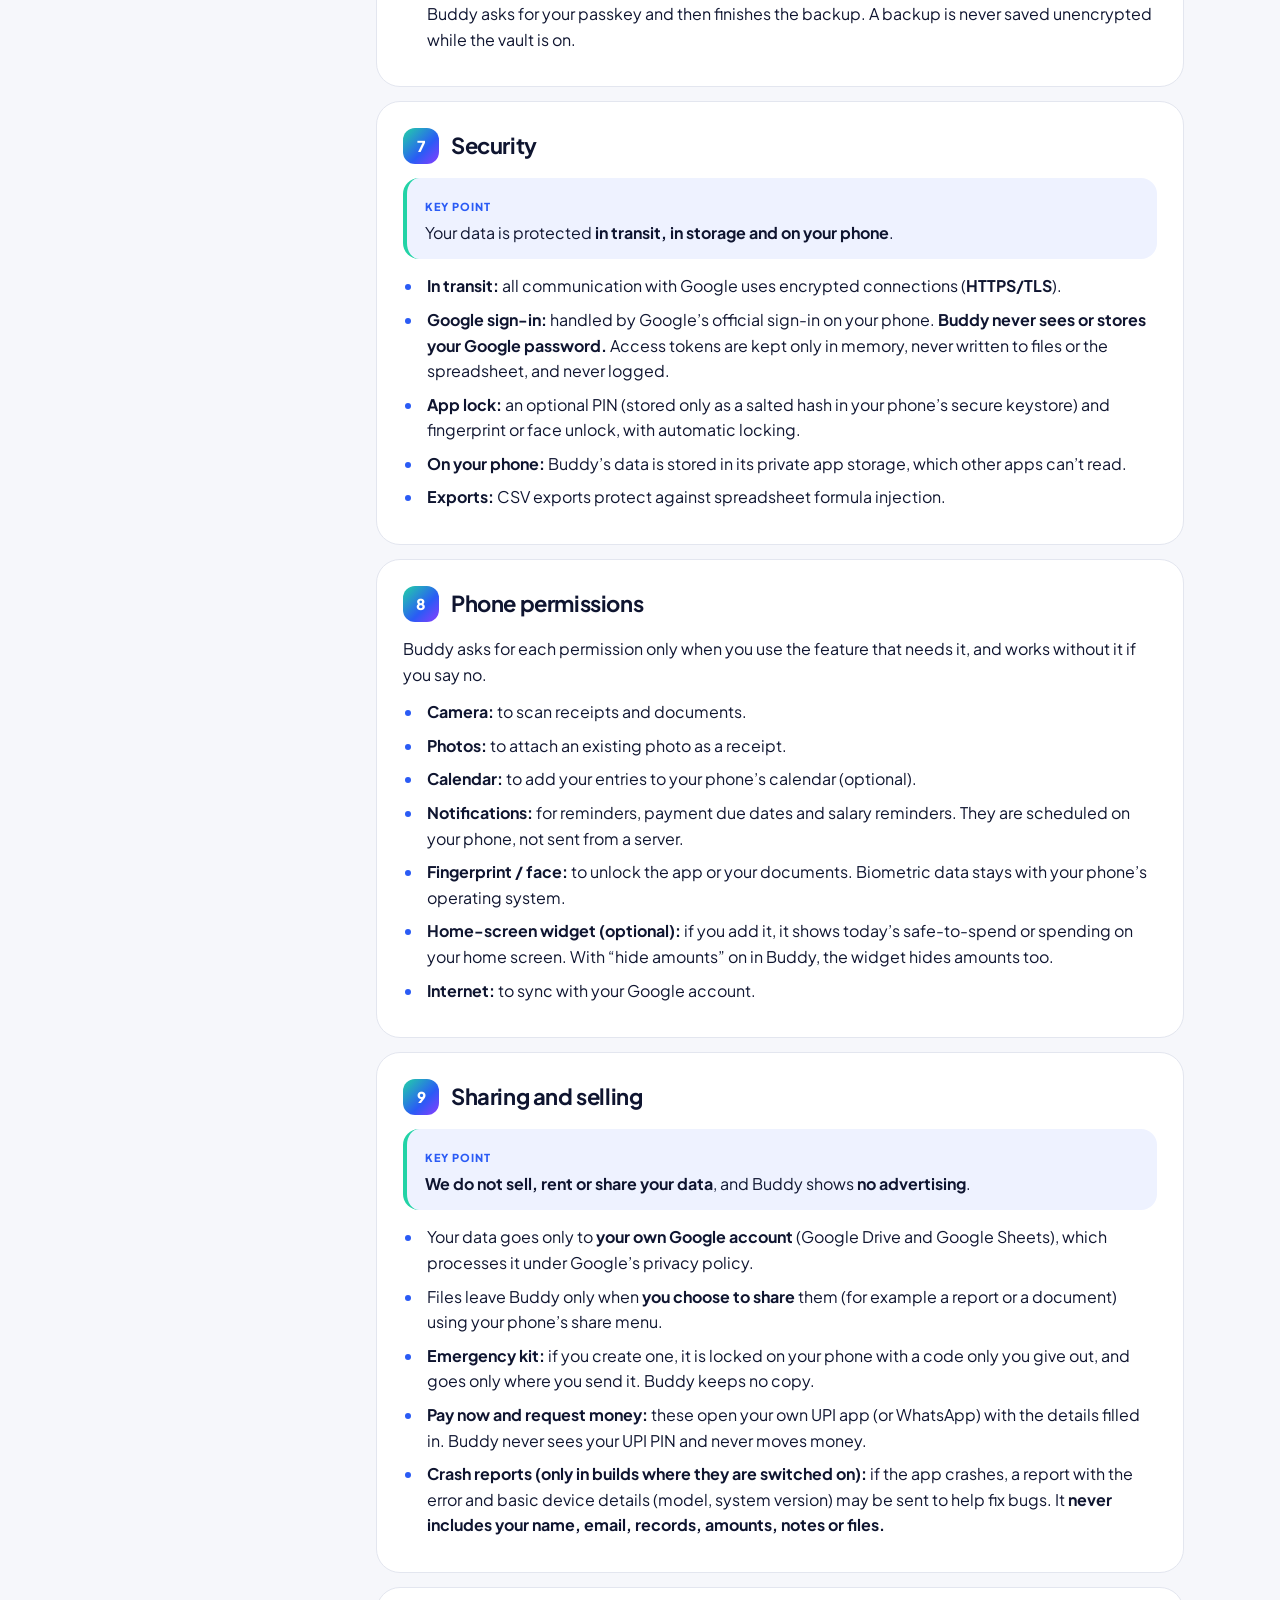
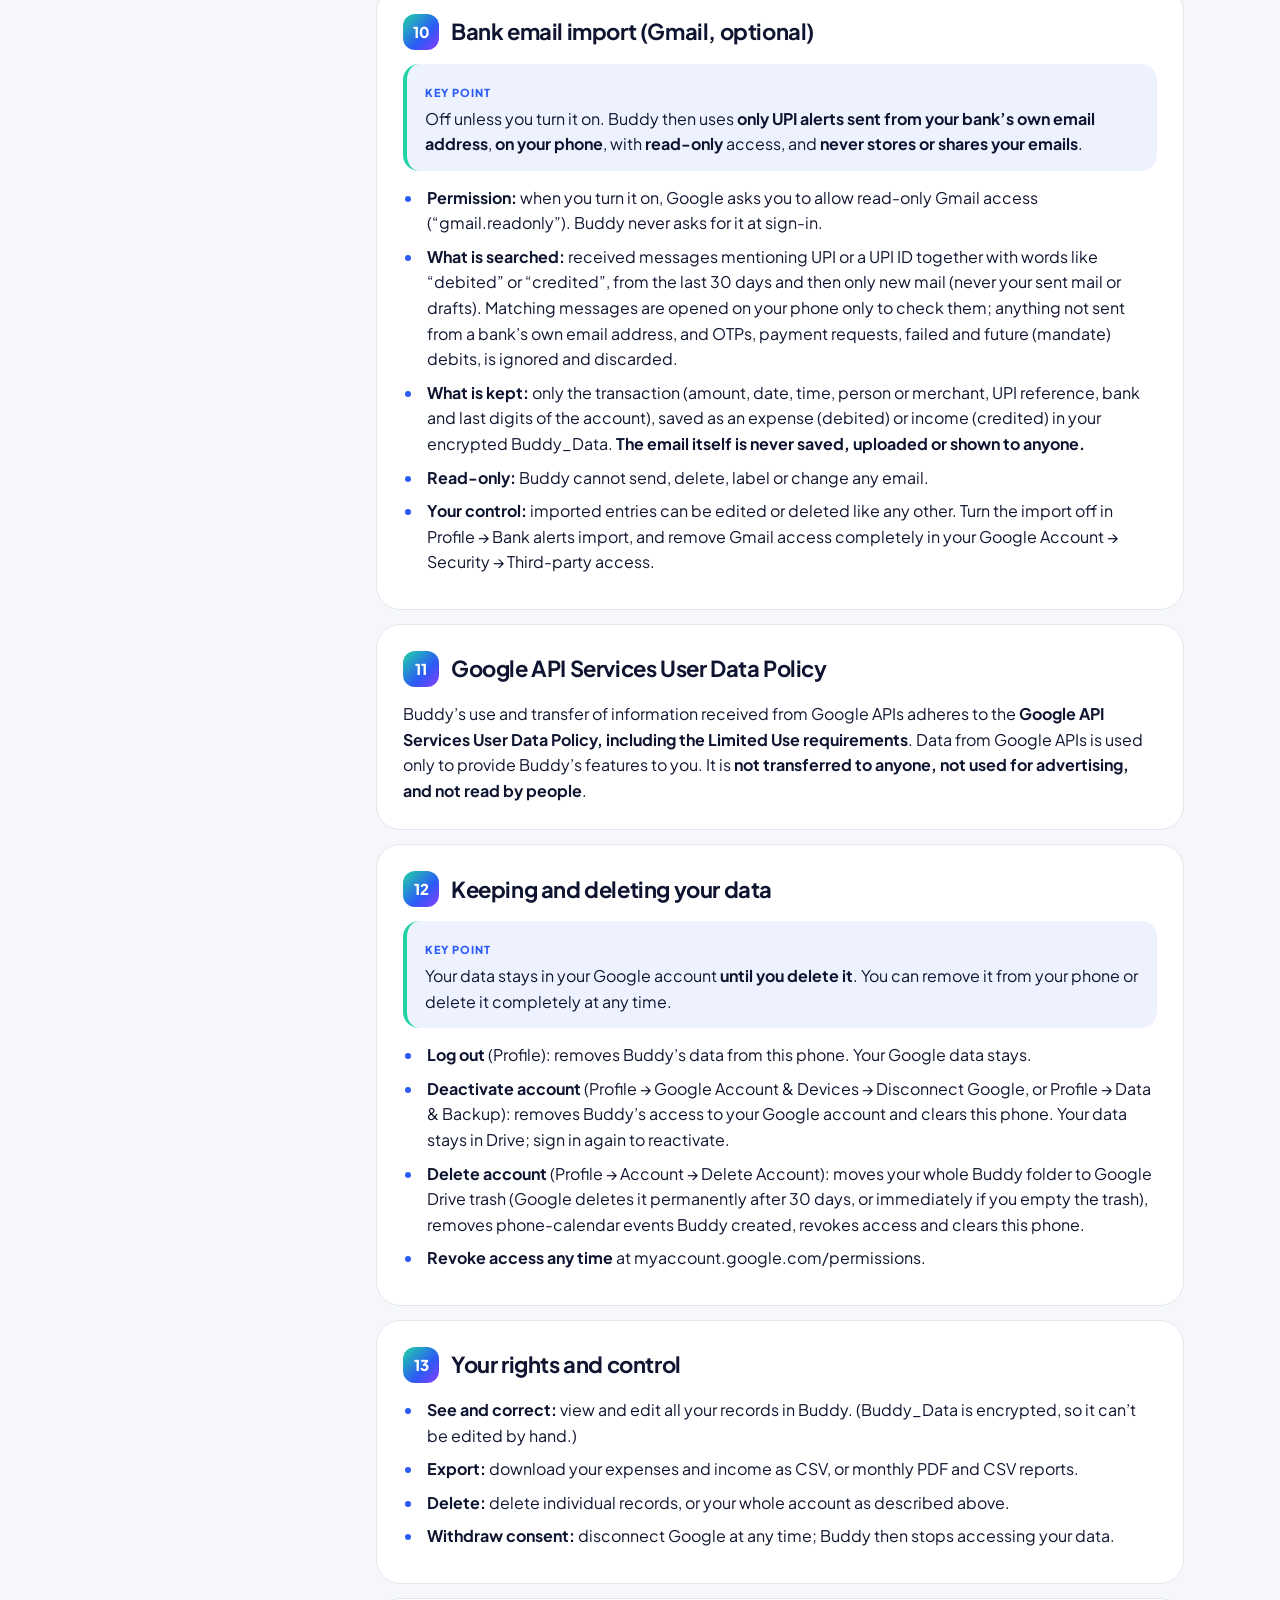
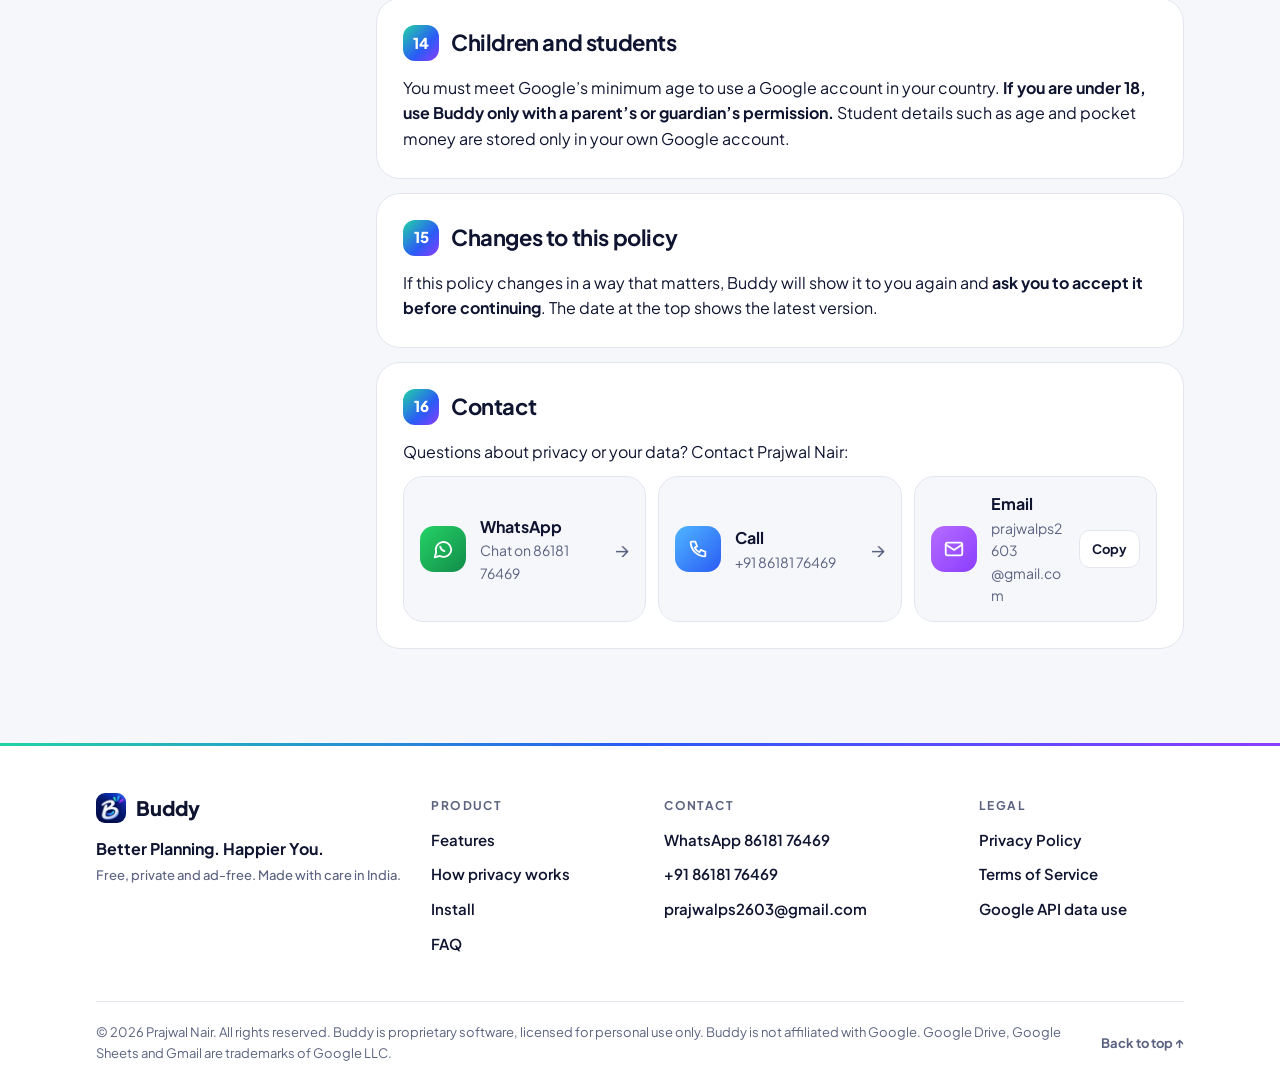
==== commit caa039ed: "Buddy 1.1.2: no SMS permission, so Play Protect allows the install Co-Authored-By: Claude Opus 5.5 <" ====
--- a/privacy.html
+++ b/privacy.html
@@ -29,11 +29,11 @@
     </div>
     <svg class="wave" viewBox="0 0 1440 80" preserveAspectRatio="none" aria-hidden="true"><path d="M0 40 C 240 90 480 0 720 30 S 1200 80 1440 30 V80 H0Z"/></svg>
   </section>
-  <div class="wrap glance" aria-label="At a glance"><div><i aria-hidden="true">☁️</i><b>No Buddy servers</b><small>Your records live in your own Google account and on your phone.</small></div><div><i aria-hidden="true">🔐</i><b>Encrypted on your phone</b><small>AES-256 before anything is uploaded. Only your passkey opens it.</small></div><div><i aria-hidden="true">📁</i><b>Only its own files</b><small>Buddy can’t see, list or change the rest of your Drive.</small></div><div><i aria-hidden="true">📧</i><b>SMS & Gmail only if you ask</b><small>Off by default, and only for bank UPI alerts.</small></div><div><i aria-hidden="true">🚫</i><b>No ads, no selling</b><small>Nothing is tracked, sold or shared with anyone.</small></div></div>
+  <div class="wrap glance" aria-label="At a glance"><div><i aria-hidden="true">☁️</i><b>No Buddy servers</b><small>Your records live in your own Google account and on your phone.</small></div><div><i aria-hidden="true">🔐</i><b>Encrypted on your phone</b><small>AES-256 before anything is uploaded. Only your passkey opens it.</small></div><div><i aria-hidden="true">📁</i><b>Only its own files</b><small>Buddy can’t see, list or change the rest of your Drive.</small></div><div><i aria-hidden="true">📧</i><b>Gmail only if you ask</b><small>Off by default. Read-only, and only for bank UPI alerts.</small></div><div><i aria-hidden="true">🚫</i><b>No ads, no selling</b><small>Nothing is tracked, sold or shared with anyone.</small></div></div>
   <div class="wrap legal">
     <aside class="side" aria-label="On this page">
       <p>On this page</p>
-      <ol class="toc"><li><a href="#s1">Summary</a></li><li><a href="#s2">Information Buddy uses</a></li><li><a href="#s3">How Google Drive is used</a></li><li><a href="#s4">How Google Sheets is used</a></li><li><a href="#s5">How syncing and updates work</a></li><li><a href="#s6">Encryption and the documents vault</a></li><li><a href="#s7">Security</a></li><li><a href="#s8">Phone permissions</a></li><li><a href="#s9">Sharing and selling</a></li><li><a href="#s10">Bank alerts import (SMS and Gmail)</a></li><li><a href="#s11">Google API Services User Data Policy</a></li><li><a href="#s12">Keeping and deleting your data</a></li><li><a href="#s13">Your rights and control</a></li><li><a href="#s14">Children and students</a></li><li><a href="#s15">Changes to this policy</a></li><li><a href="#s16">Contact</a></li></ol>
+      <ol class="toc"><li><a href="#s1">Summary</a></li><li><a href="#s2">Information Buddy uses</a></li><li><a href="#s3">How Google Drive is used</a></li><li><a href="#s4">How Google Sheets is used</a></li><li><a href="#s5">How syncing and updates work</a></li><li><a href="#s6">Encryption and the documents vault</a></li><li><a href="#s7">Security</a></li><li><a href="#s8">Phone permissions</a></li><li><a href="#s9">Sharing and selling</a></li><li><a href="#s10">Bank email import (Gmail)</a></li><li><a href="#s11">Google API Services User Data Policy</a></li><li><a href="#s12">Keeping and deleting your data</a></li><li><a href="#s13">Your rights and control</a></li><li><a href="#s14">Children and students</a></li><li><a href="#s15">Changes to this policy</a></li><li><a href="#s16">Contact</a></li></ol>
       <a class="side-cta" href="#s16">Still have a question?<br><span>Contact the developer →</span></a>
     </aside>
     <div class="doc">
@@ -87,7 +87,7 @@
     <h2><span class="num">8</span>Phone permissions</h2>
     
     <p>Buddy asks for each permission only when you use the feature that needs it, and works without it if you say no.</p>
-    <ul><li><strong>Camera:</strong> to scan receipts and documents.</li><li><strong>Photos:</strong> to attach an existing photo as a receipt.</li><li><strong>Calendar:</strong> to add your entries to your phone’s calendar (optional).</li><li><strong>SMS (Android, optional):</strong> to read UPI alerts from your bank’s SMS, only if you turn on SMS import.</li><li><strong>Notifications:</strong> for reminders, payment due dates and salary reminders. They are scheduled on your phone, not sent from a server.</li><li><strong>Fingerprint / face:</strong> to unlock the app or your documents. Biometric data stays with your phone’s operating system.</li><li><strong>Home-screen widget (optional):</strong> if you add it, it shows today’s safe-to-spend or spending on your home screen. With “hide amounts” on in Buddy, the widget hides amounts too.</li><li><strong>Internet:</strong> to sync with your Google account.</li></ul>
+    <ul><li><strong>Camera:</strong> to scan receipts and documents.</li><li><strong>Photos:</strong> to attach an existing photo as a receipt.</li><li><strong>Calendar:</strong> to add your entries to your phone’s calendar (optional).</li><li><strong>Notifications:</strong> for reminders, payment due dates and salary reminders. They are scheduled on your phone, not sent from a server.</li><li><strong>Fingerprint / face:</strong> to unlock the app or your documents. Biometric data stays with your phone’s operating system.</li><li><strong>Home-screen widget (optional):</strong> if you add it, it shows today’s safe-to-spend or spending on your home screen. With “hide amounts” on in Buddy, the widget hides amounts too.</li><li><strong>Internet:</strong> to sync with your Google account.</li></ul>
   </section>
   <section class="card" id="s9">
     <h2><span class="num">9</span>Sharing and selling</h2>
@@ -96,11 +96,8 @@
     <ul><li>Your data goes only to <strong>your own Google account</strong> (Google Drive and Google Sheets), which processes it under Google’s privacy policy.</li><li>Files leave Buddy only when <strong>you choose to share</strong> them (for example a report or a document) using your phone’s share menu.</li><li><strong>Emergency kit:</strong> if you create one, it is locked on your phone with a code only you give out, and goes only where you send it. Buddy keeps no copy.</li><li><strong>Pay now and request money:</strong> these open your own UPI app (or WhatsApp) with the details filled in. Buddy never sees your UPI PIN and never moves money.</li><li><strong>Crash reports (only in builds where they are switched on):</strong> if the app crashes, a report with the error and basic device details (model, system version) may be sent to help fix bugs. It <strong>never includes your name, email, records, amounts, notes or files.</strong></li></ul>
   </section>
   <section class="card" id="s10">
-    <h2><span class="num">10</span>Bank alerts import (SMS and Gmail, optional)</h2>
-    <div class="key"><span>Key point</span><p>Off unless you turn it on, separately for SMS and for Gmail. Buddy then uses <strong>only UPI alerts from your bank’s own SMS sender IDs or email addresses</strong>, <strong>on your phone</strong>, and <strong>never stores, uploads or shares your messages</strong>.</p></div>
-    <p><strong>Bank SMS (Android):</strong></p>
-    <ul><li><strong>Permission:</strong> when you turn on SMS import, Android asks you to allow Buddy to read SMS. Turn it off in Buddy or remove the permission in your phone’s settings at any time.</li><li><strong>What is read:</strong> messages from the last 30 days and then only new ones. Only messages from registered bank sender IDs (for example “VM-HDFCBK”) are checked; messages from phone numbers, people or other companies, and OTPs, payment requests, failed and future (mandate) debits, are ignored.</li><li><strong>What is kept:</strong> only the transaction (amount, date, time, person or merchant, UPI reference, bank and last digits of the account). <strong>The SMS itself is never saved, uploaded or shown to anyone.</strong></li><li><strong>No double entries:</strong> if your bank also emails the same payment, Buddy matches them by the UPI reference and adds it once.</li></ul>
-    <p><strong>Gmail:</strong></p>
+    <h2><span class="num">10</span>Bank email import (Gmail, optional)</h2>
+    <div class="key"><span>Key point</span><p>Off unless you turn it on. Buddy then uses <strong>only UPI alerts sent from your bank’s own email address</strong>, <strong>on your phone</strong>, with <strong>read-only</strong> access, and <strong>never stores or shares your emails</strong>.</p></div>
     
     <ul><li><strong>Permission:</strong> when you turn it on, Google asks you to allow read-only Gmail access (“gmail.readonly”). Buddy never asks for it at sign-in.</li><li><strong>What is searched:</strong> received messages mentioning UPI or a UPI ID together with words like “debited” or “credited”, from the last 30 days and then only new mail (never your sent mail or drafts). Matching messages are opened on your phone only to check them; anything not sent from a bank’s own email address, and OTPs, payment requests, failed and future (mandate) debits, is ignored and discarded.</li><li><strong>What is kept:</strong> only the transaction (amount, date, time, person or merchant, UPI reference, bank and last digits of the account), saved as an expense (debited) or income (credited) in your encrypted Buddy_Data. <strong>The email itself is never saved, uploaded or shown to anyone.</strong></li><li><strong>Read-only:</strong> Buddy cannot send, delete, label or change any email.</li><li><strong>Your control:</strong> imported entries can be edited or deleted like any other. Turn the import off in Profile → Bank alerts import, and remove Gmail access completely in your Google Account → Security → Third-party access.</li></ul>
   </section>
